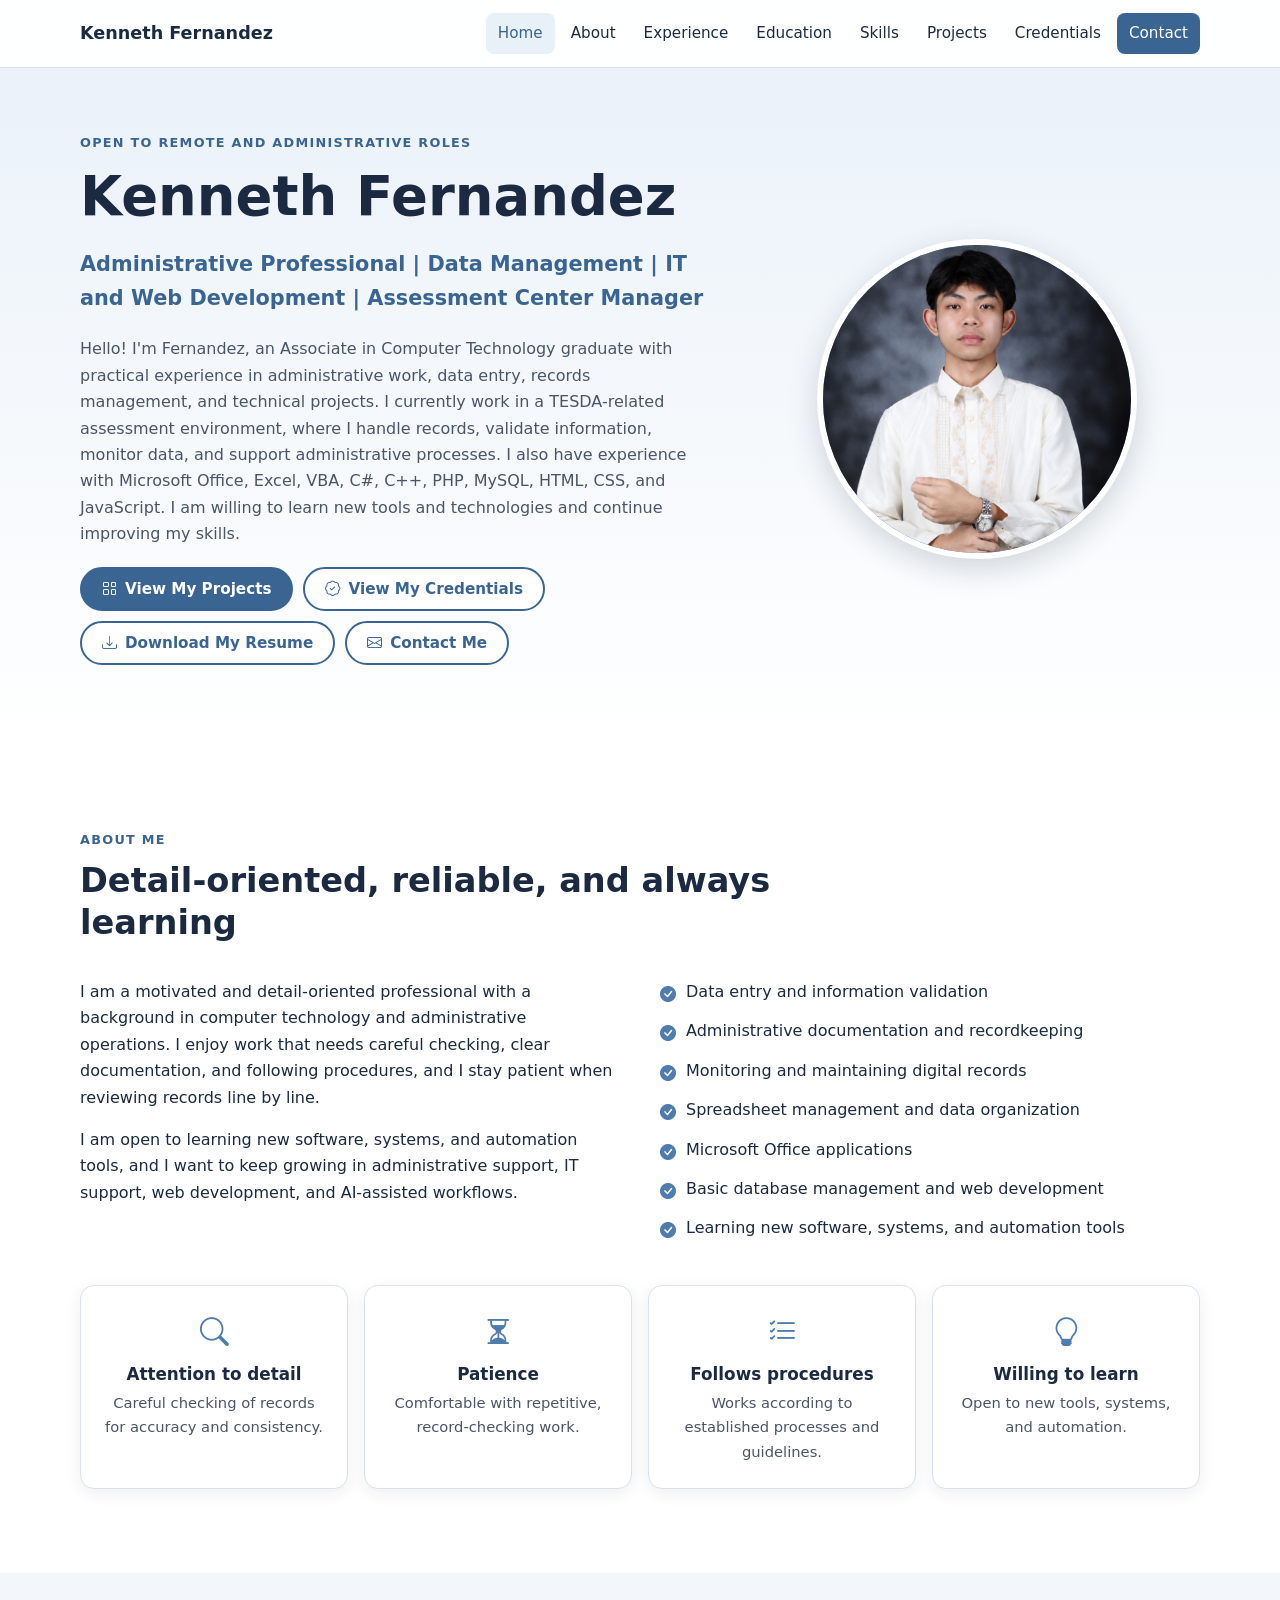
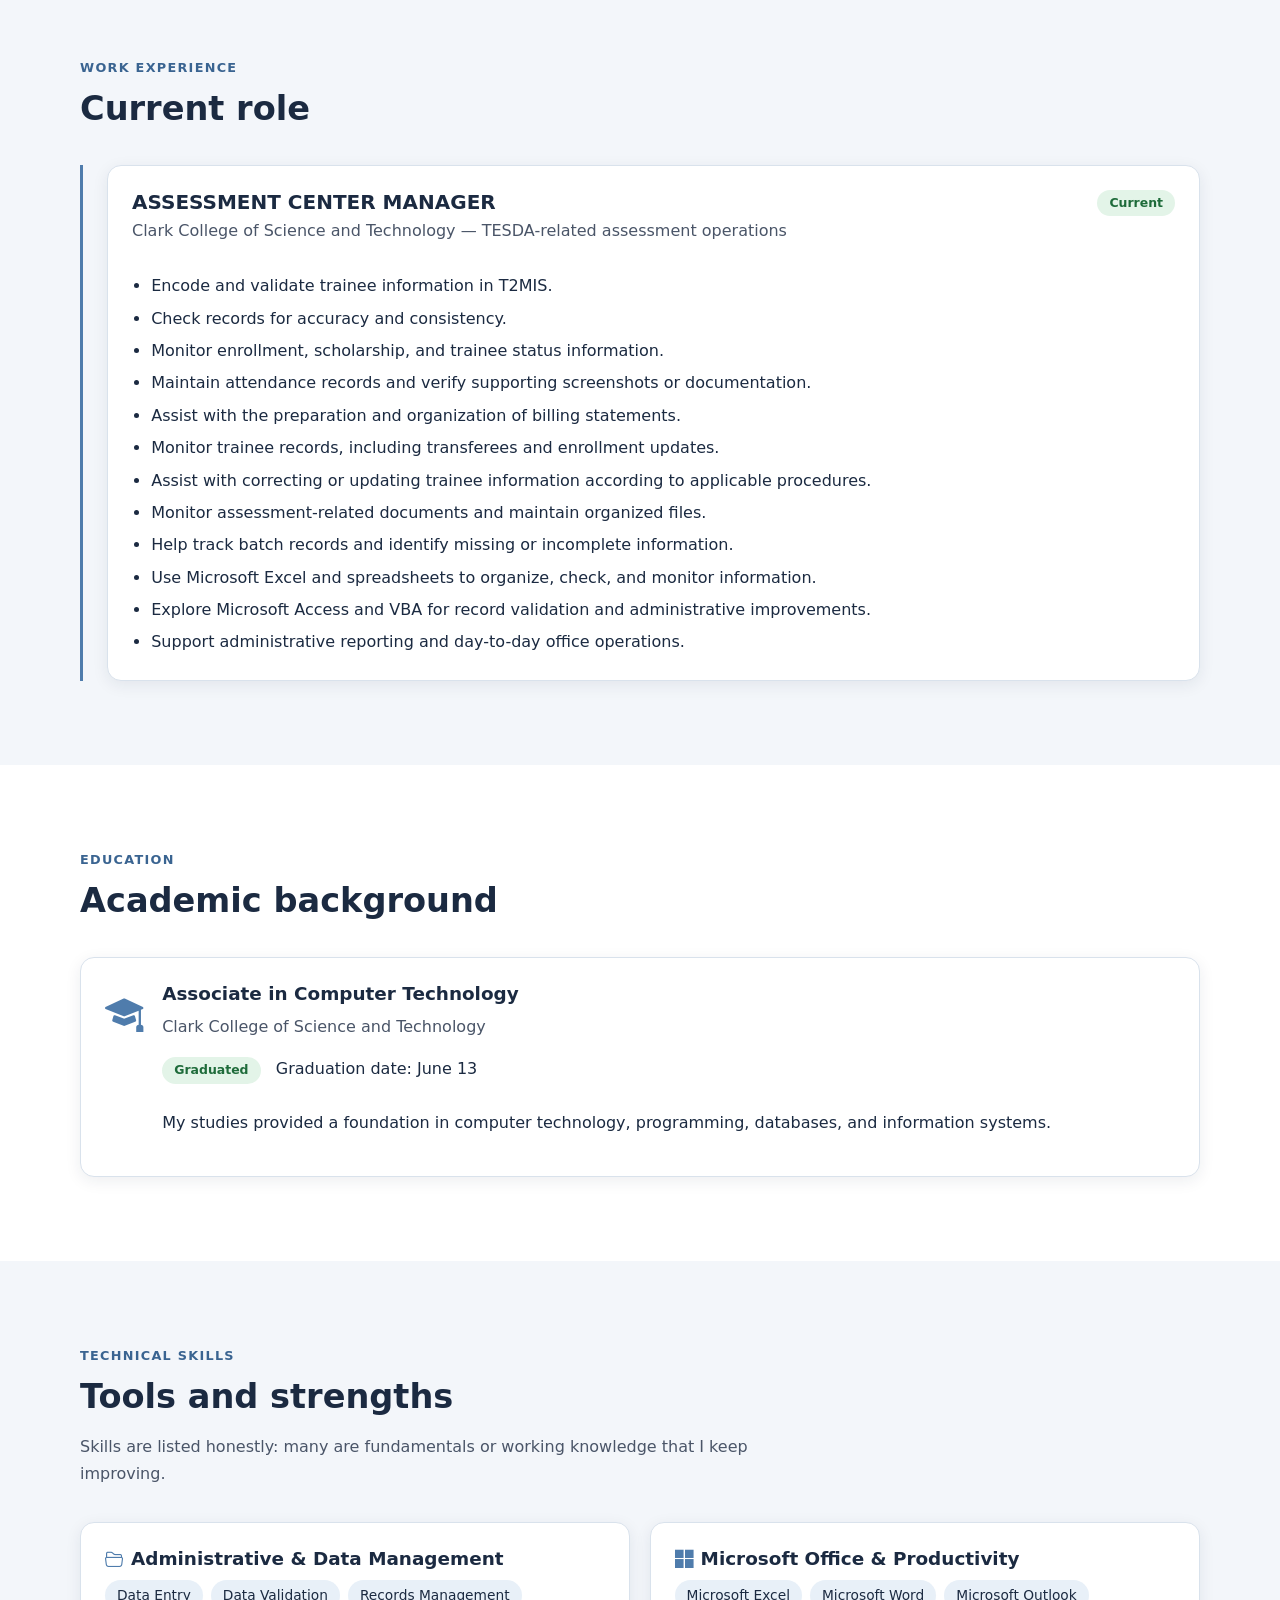
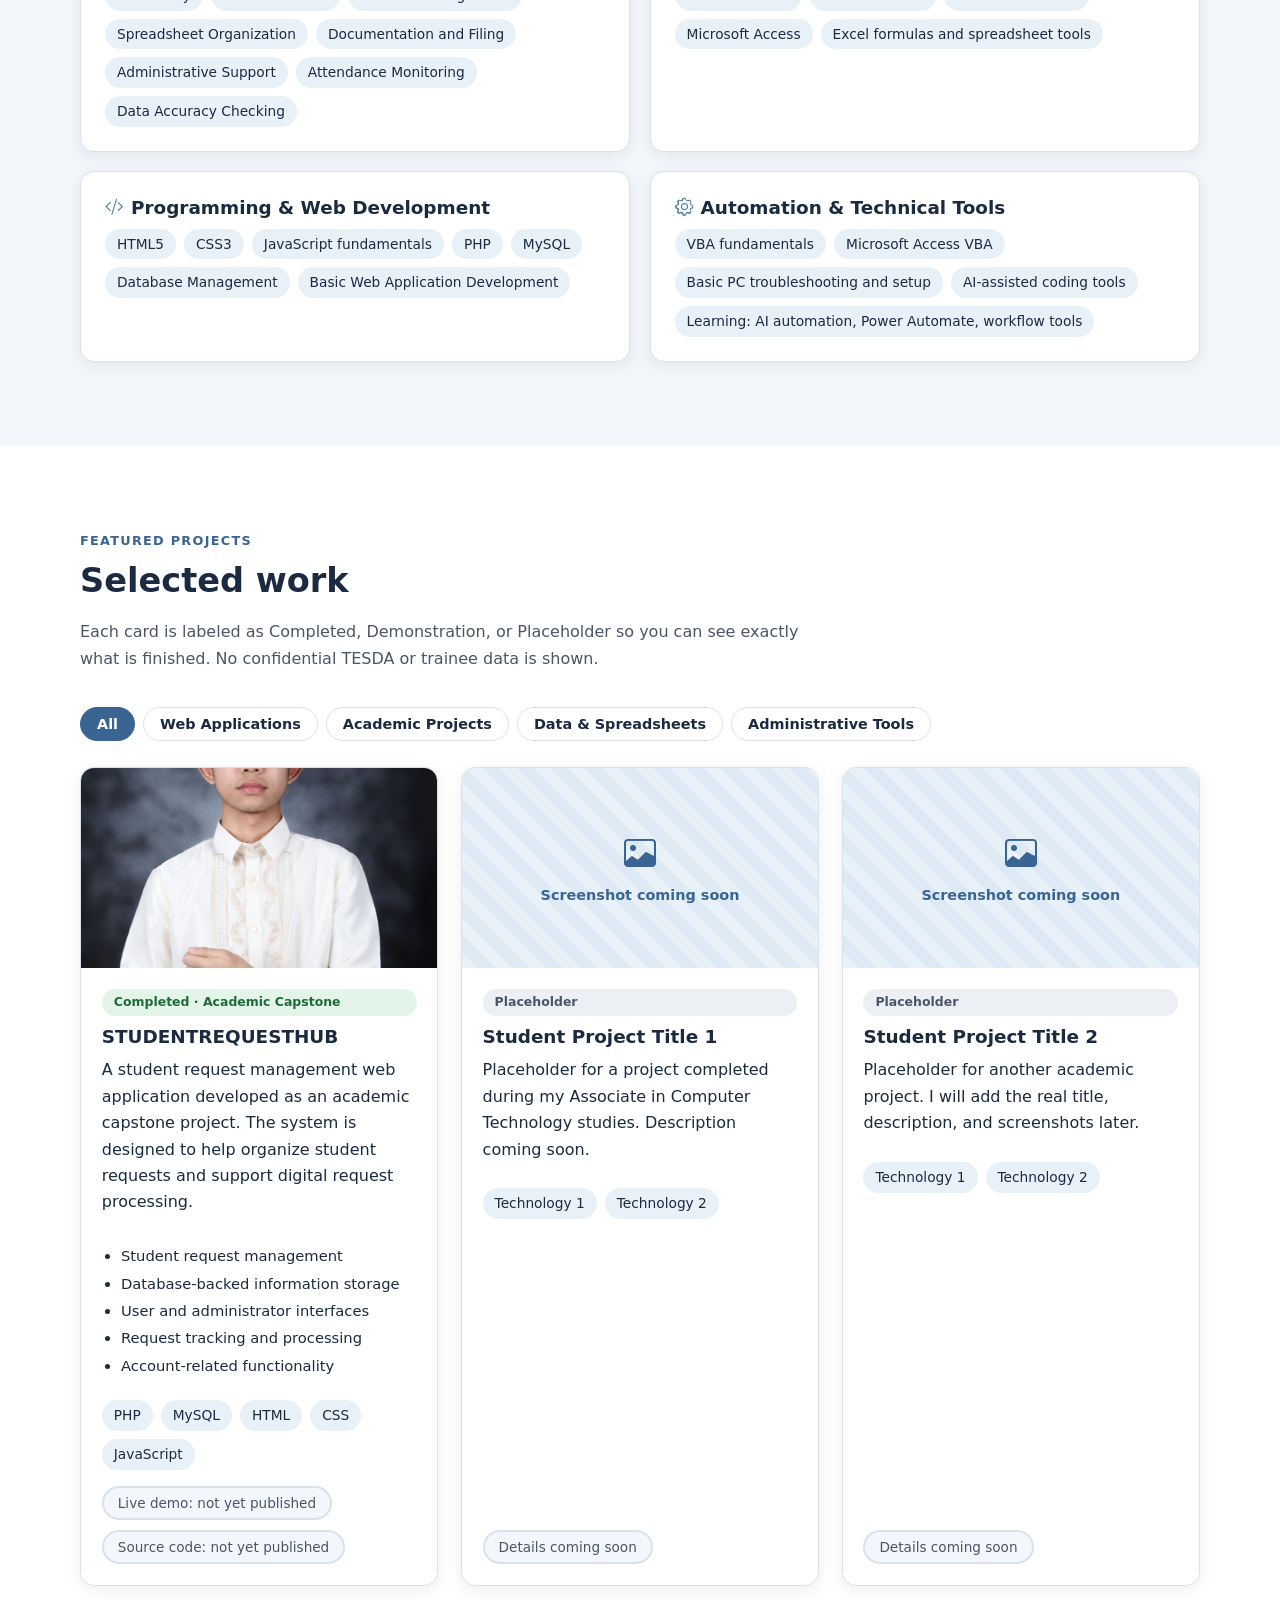
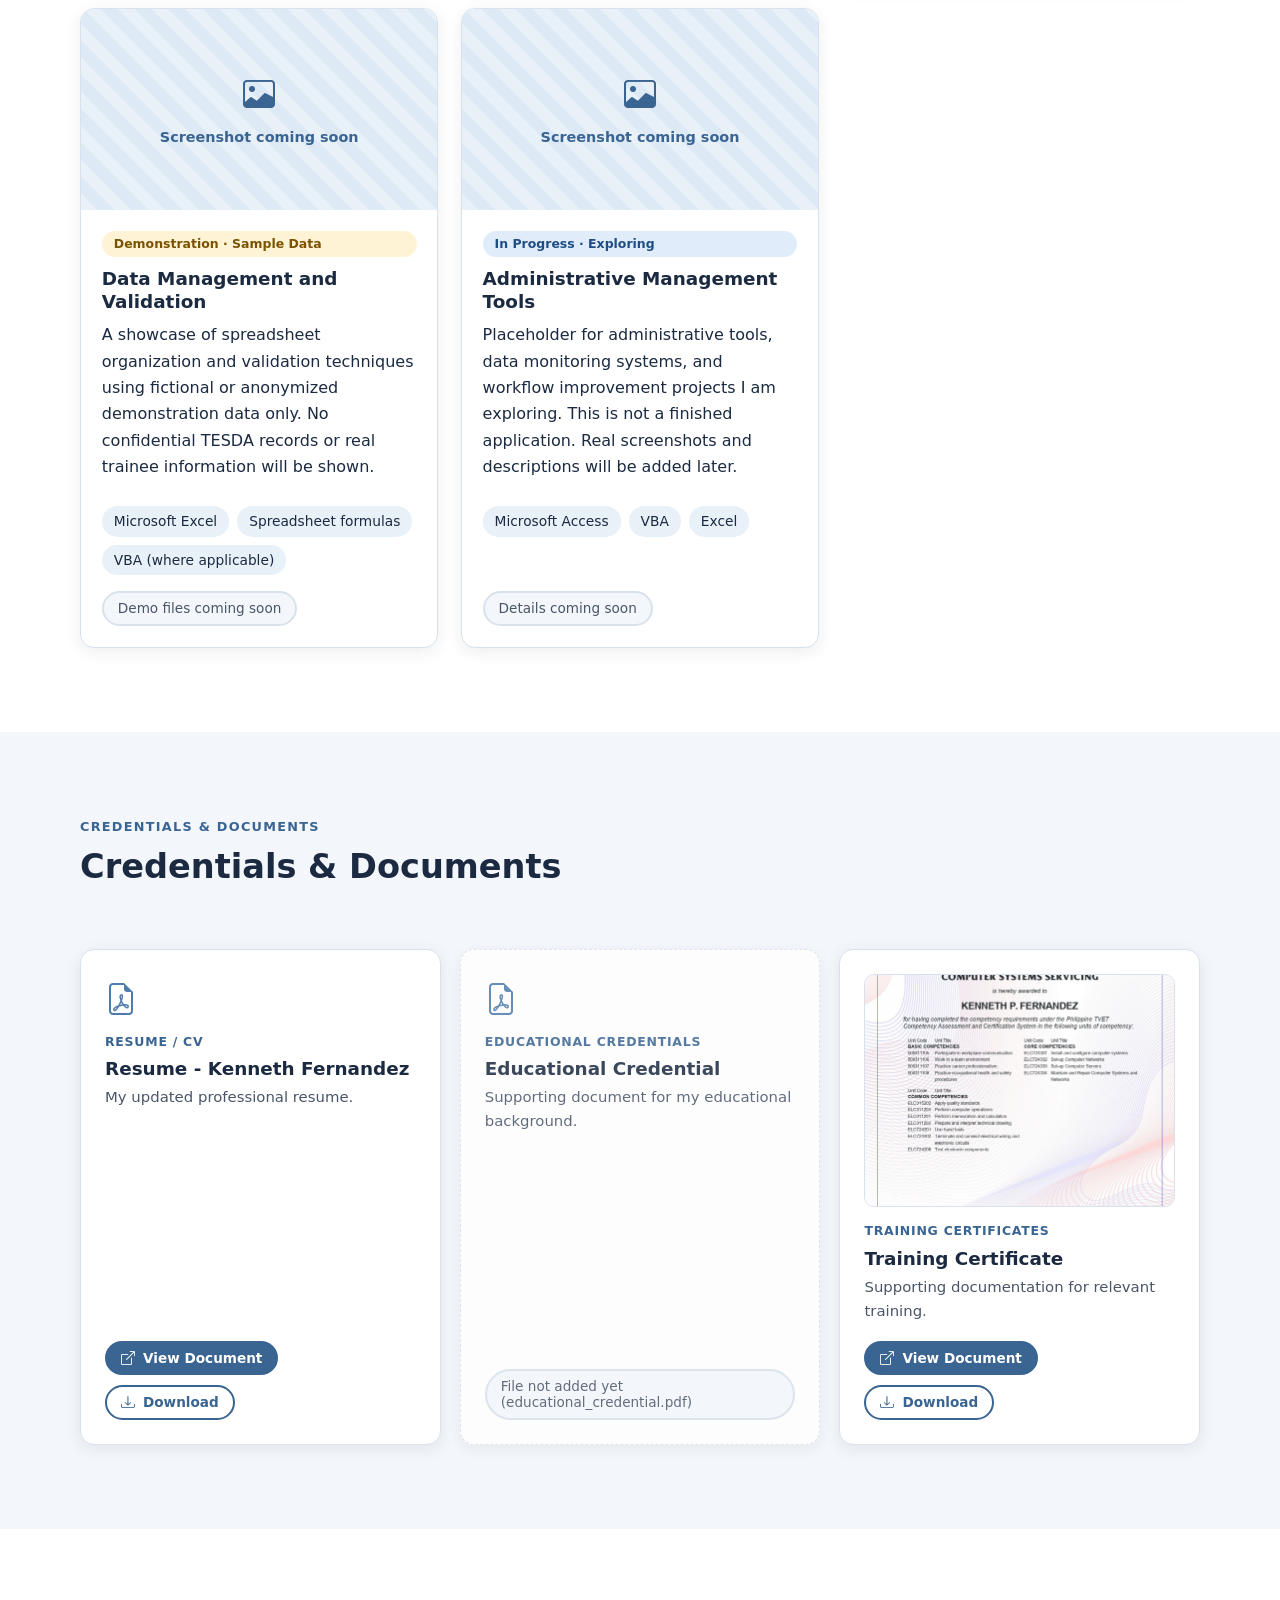
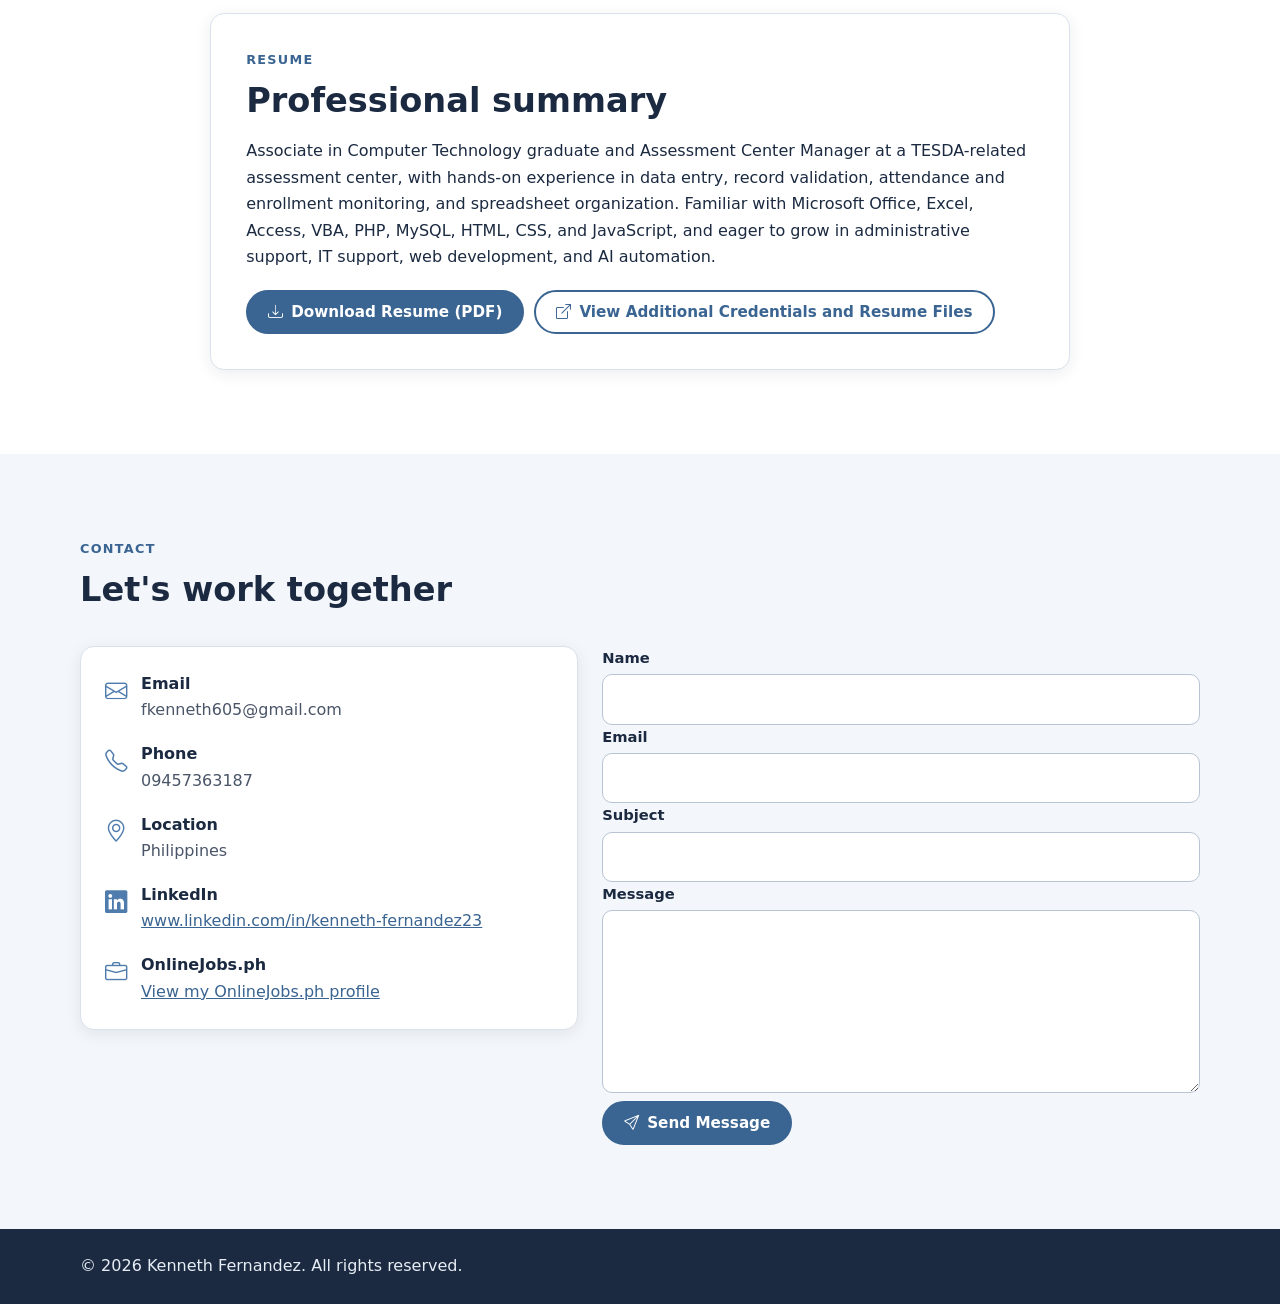
==== index.html @ 47ae2500 "Update index.html" ====
<!DOCTYPE html>
<html lang="en">
<head>
  <meta charset="UTF-8">
  <meta name="viewport" content="width=device-width, initial-scale=1.0">
  <title>Kenneth Fernandez</title>
  <meta name="description" content="Portfolio of Kenneth Fernandez, an Associate in Computer Technology graduate with experience in administrative work, data entry, records management, and web development in the Philippines.">
  <meta name="author" content="Kenneth Fernandez">
  <meta name="theme-color" content="#4F7CAC">

  <!-- Favicon placeholder: replace assets/icons/favicon.svg with your own icon (or use a .png) -->
<link rel="icon" href="./assets/icons/favicon.svg" type="image/svg+xml">

  <!-- Bootstrap Icons (needs internet). -->
  <link rel="stylesheet" href="https://cdn.jsdelivr.net/npm/bootstrap-icons@1.11.3/font/bootstrap-icons.min.css">
  <link rel="stylesheet" href="css/style.css">
</head>
<body>
  <a class="skip-link" href="#main">Skip to main content</a>

  <!-- ============ NAVIGATION ============ -->
  <header class="site-header" id="top">
    <nav class="nav container" aria-label="Main navigation">
      <a href="#home" class="nav-brand"> Kenneth Fernandez</a>
      <button class="nav-toggle" id="navToggle" aria-expanded="false" aria-controls="navMenu" aria-label="Toggle navigation menu">
        <i class="bi bi-list" aria-hidden="true"></i>
      </button>
      <ul class="nav-menu" id="navMenu">
        <li><a href="#home">Home</a></li>
        <li><a href="#about">About</a></li>
        <li><a href="#experience">Experience</a></li>
        <li><a href="#education">Education</a></li>
        <li><a href="#skills">Skills</a></li>
        <li><a href="#projects">Projects</a></li>
        <li><a href="#credentials">Credentials</a></li>

        <li><a href="#contact" class="nav-cta">Contact</a></li>
      </ul>
    </nav>
  </header>

  <main id="main">

    <!-- ============ HERO ============ -->
    <section class="hero" id="home">
      <div class="container hero-grid">
        <div class="hero-text reveal">
          <p class="eyebrow">Open to remote and administrative roles</p>
          <h1>Kenneth Fernandez</h1>
          <p class="hero-title">Administrative Professional | Data Management | IT and Web Development | Assessment Center Manager</p>
          <!-- Edit your introduction here -->
          <p class="hero-intro">Hello! I'm  Fernandez, an Associate in Computer Technology graduate with practical experience in administrative work, data entry, records management, and technical projects. I currently work in a TESDA-related assessment environment, where I handle records, validate information, monitor data, and support administrative processes. I also have experience with Microsoft Office, Excel, VBA, C#, C++, PHP, MySQL, HTML, CSS, and JavaScript. I am willing to learn new tools and technologies and continue improving my skills.</p>
          <div class="btn-row">
            <a href="#projects" class="btn btn-primary"><i class="bi bi-grid" aria-hidden="true"></i> View My Projects</a>
            <a href="#credentials" class="btn btn-outline"><i class="bi bi-patch-check" aria-hidden="true"></i> View My Credentials</a>
            <a href="credentials/RESUME.pdf" class="btn btn-outline" download data-resume-link><i class="bi bi-download" aria-hidden="true"></i> Download My Resume</a>
            <a href="#contact" class="btn btn-outline"><i class="bi bi-envelope" aria-hidden="true"></i> Contact Me</a>
          </div>
        </div>
        <div class="hero-photo reveal">
          <!-- Put your photo at assets/images/profile.jpg -->
          <div class="avatar" id="avatar">
         <img src="assets/Kenneth.png"
     alt="Profile photo of Kenneth Fernandez"
     width="320"
     height="320"
     id="profileImg">
            <span class="avatar-fallback" aria-hidden="true">KF</span>
          </div>
        </div>
      </div>
    </section>

    <!-- ============ ABOUT ============ -->
    <section class="section" id="about">
      <div class="container">
        <header class="section-head reveal">
          <p class="eyebrow">About Me</p>
          <h2>Detail-oriented, reliable, and always learning</h2>
        </header>
        <div class="about-grid">
          <div class="reveal">
            <p>I am a motivated and detail-oriented professional with a background in computer technology and administrative operations. I enjoy work that needs careful checking, clear documentation, and following procedures, and I stay patient when reviewing records line by line.</p>
            <p>I am open to learning new software, systems, and automation tools, and I want to keep growing in administrative support, IT support, web development, and AI-assisted workflows.</p>
          </div>
          <ul class="check-list reveal">
            <li><i class="bi bi-check-circle-fill" aria-hidden="true"></i> Data entry and information validation</li>
            <li><i class="bi bi-check-circle-fill" aria-hidden="true"></i> Administrative documentation and recordkeeping</li>
            <li><i class="bi bi-check-circle-fill" aria-hidden="true"></i> Monitoring and maintaining digital records</li>
            <li><i class="bi bi-check-circle-fill" aria-hidden="true"></i> Spreadsheet management and data organization</li>
            <li><i class="bi bi-check-circle-fill" aria-hidden="true"></i> Microsoft Office applications</li>
            <li><i class="bi bi-check-circle-fill" aria-hidden="true"></i> Basic database management and web development</li>
            <li><i class="bi bi-check-circle-fill" aria-hidden="true"></i> Learning new software, systems, and automation tools</li>
          </ul>
        </div>
        <div class="value-row">
          <div class="card value reveal"><i class="bi bi-search" aria-hidden="true"></i><h3>Attention to detail</h3><p>Careful checking of records for accuracy and consistency.</p></div>
          <div class="card value reveal"><i class="bi bi-hourglass-split" aria-hidden="true"></i><h3>Patience</h3><p>Comfortable with repetitive, record-checking work.</p></div>
          <div class="card value reveal"><i class="bi bi-list-check" aria-hidden="true"></i><h3>Follows procedures</h3><p>Works according to established processes and guidelines.</p></div>
          <div class="card value reveal"><i class="bi bi-lightbulb" aria-hidden="true"></i><h3>Willing to learn</h3><p>Open to new tools, systems, and automation.</p></div>
        </div>
      </div>
    </section>

    <!-- ============ EXPERIENCE ============ -->
    <section class="section section-alt" id="experience">
      <div class="container">
        <header class="section-head reveal">
          <p class="eyebrow">Work Experience</p>
          <h2>Current role</h2>
        </header>
        <div class="timeline">
          <article class="card timeline-item reveal">
            <div class="timeline-top">
              <div>
                <h3>ASSESSMENT CENTER MANAGER</h3>
                <p class="muted">Clark College of Science and Technology — TESDA-related assessment operations</p>
              </div>
              <span class="badge badge-current">Current</span>
            </div>
            <!-- Edit/add responsibilities as <li> items -->
            <ul class="bullets">
              <li>Encode and validate trainee information in T2MIS.</li>
              <li>Check records for accuracy and consistency.</li>
              <li>Monitor enrollment, scholarship, and trainee status information.</li>
              <li>Maintain attendance records and verify supporting screenshots or documentation.</li>
              <li>Assist with the preparation and organization of billing statements.</li>
              <li>Monitor trainee records, including transferees and enrollment updates.</li>
              <li>Assist with correcting or updating trainee information according to applicable procedures.</li>
              <li>Monitor assessment-related documents and maintain organized files.</li>
              <li>Help track batch records and identify missing or incomplete information.</li>
              <li>Use Microsoft Excel and spreadsheets to organize, check, and monitor information.</li>
              <li>Explore Microsoft Access and VBA for record validation and administrative improvements.</li>
              <li>Support administrative reporting and day-to-day office operations.</li>
            </ul>
          </article>
        </div>
      </div>
    </section>

    <!-- ============ EDUCATION ============ -->
    <section class="section" id="education">
      <div class="container">
        <header class="section-head reveal">
          <p class="eyebrow">Education</p>
          <h2>Academic background</h2>
        </header>
        <article class="card edu-card reveal">
          <i class="bi bi-mortarboard-fill edu-icon" aria-hidden="true"></i>
          <div>
            <!-- Edit education details here. Add the graduation year if you want it shown. -->
            <h3>Associate in Computer Technology</h3>
            <p class="muted">Clark College of Science and Technology</p>
            <p><span class="badge badge-done">Graduated</span> &nbsp; Graduation date: June 13</p>
            <p>My studies provided a foundation in computer technology, programming, databases, and information systems.</p>
          </div>
        </article>
      </div>
    </section>

    <!-- ============ SKILLS ============ -->
    <section class="section section-alt" id="skills">
      <div class="container">
        <header class="section-head reveal">
          <p class="eyebrow">Technical Skills</p>
          <h2>Tools and strengths</h2>
          <p class="muted">Skills are listed honestly: many are fundamentals or working knowledge that I keep improving.</p>
        </header>
        <div class="skills-grid">
          <article class="card reveal">
            <h3><i class="bi bi-folder2-open" aria-hidden="true"></i> Administrative &amp; Data Management</h3>
            <ul class="tags">
              <li>Data Entry</li><li>Data Validation</li><li>Records Management</li><li>Spreadsheet Organization</li>
              <li>Documentation and Filing</li><li>Administrative Support</li><li>Attendance Monitoring</li><li>Data Accuracy Checking</li>
            </ul>
          </article>
          <article class="card reveal">
            <h3><i class="bi bi-microsoft" aria-hidden="true"></i> Microsoft Office &amp; Productivity</h3>
            <ul class="tags">
              <li>Microsoft Excel</li><li>Microsoft Word</li><li>Microsoft Outlook</li><li>Microsoft Access</li><li>Excel formulas and spreadsheet tools</li>
            </ul>
          </article>
          <article class="card reveal">
            <h3><i class="bi bi-code-slash" aria-hidden="true"></i> Programming &amp; Web Development</h3>
            <ul class="tags">
              <li>HTML5</li><li>CSS3</li><li>JavaScript fundamentals</li><li>PHP</li><li>MySQL</li>
              <li>Database Management</li><li>Basic Web Application Development</li>
            </ul>
          </article>
          <article class="card reveal">
            <h3><i class="bi bi-gear" aria-hidden="true"></i> Automation &amp; Technical Tools</h3>
            <ul class="tags">
              <li>VBA fundamentals</li><li>Microsoft Access VBA</li><li>Basic PC troubleshooting and setup</li>
              <li>AI-assisted coding tools</li><li>Learning: AI automation, Power Automate, workflow tools</li>
            </ul>
          </article>
        </div>
      </div>
    </section>

    <!-- ============ PROJECTS ============ -->
    <section class="section" id="projects">
      <div class="container">
        <header class="section-head reveal">
          <p class="eyebrow">Featured Projects</p>
          <h2>Selected work</h2>
          <p class="muted">Each card is labeled as Completed, Demonstration, or Placeholder so you can see exactly what is finished. No confidential TESDA or trainee data is shown.</p>
        </header>

        <div class="filters reveal" role="group" aria-label="Filter projects">
          <button class="filter-btn is-active" data-filter="all" aria-pressed="true">All</button>
          <button class="filter-btn" data-filter="web" aria-pressed="false">Web Applications</button>
          <button class="filter-btn" data-filter="academic" aria-pressed="false">Academic Projects</button>
          <button class="filter-btn" data-filter="data" aria-pressed="false">Data &amp; Spreadsheets</button>
          <button class="filter-btn" data-filter="admin" aria-pressed="false">Administrative Tools</button>
        </div>

        <!-- To add a project: copy one <article class="project"> block and edit it.
             data-category = web | academic | data | admin (space-separated for multiple)
             Status badge classes: badge-done (Completed), badge-demo (Demonstration), badge-wip (In Progress), badge-placeholder (Placeholder) -->
        <div class="project-grid" id="projectGrid">

          <article class="card project reveal" data-category="web academic">
            <div class="project-img"><img src="assets/Kenneth.png" alt="Screenshot of the STUDENTREQUESTHUB web application" loading="lazy"></div>
            <div class="project-body">
              <span class="badge badge-done">Completed &middot; Academic Capstone</span>
              <h3>STUDENTREQUESTHUB</h3>
              <p>A student request management web application developed as an academic capstone project. The system is designed to help organize student requests and support digital request processing.</p>
              <!-- Keep only the features that the real project supports -->
              <ul class="bullets small">
                <li>Student request management</li>
                <li>Database-backed information storage</li>
                <li>User and administrator interfaces</li>
                <li>Request tracking and processing</li>
                <li>Account-related functionality</li>
              </ul>
              <ul class="tags"><li>PHP</li><li>MySQL</li><li>HTML</li><li>CSS</li><li>JavaScript</li></ul>
              <div class="btn-row">
                <!-- Add real links here when available, e.g. <a class="btn btn-sm btn-primary" href="https://..." target="_blank" rel="noopener noreferrer">View Project</a> -->
                <span class="btn btn-sm btn-disabled" aria-disabled="true">Live demo: not yet published</span>
                <span class="btn btn-sm btn-disabled" aria-disabled="true">Source code: not yet published</span>
              </div>
            </div>
          </article>

          <article class="card project reveal" data-category="academic">
            <div class="project-img"><img src="assets/images/student-project-1.png" alt="Screenshot placeholder for student project 1" loading="lazy"></div>
            <div class="project-body">
              <span class="badge badge-placeholder">Placeholder</span>
              <h3>Student Project Title 1</h3>
              <p>Placeholder for a project completed during my Associate in Computer Technology studies. Description coming soon.</p>
              <ul class="tags"><li>Technology 1</li><li>Technology 2</li></ul>
              <div class="btn-row"><span class="btn btn-sm btn-disabled" aria-disabled="true">Details coming soon</span></div>
            </div>
          </article>

          <article class="card project reveal" data-category="academic">
            <div class="project-img"><img src="assets/images/student-project-2.png" alt="Screenshot placeholder for student project 2" loading="lazy"></div>
            <div class="project-body">
              <span class="badge badge-placeholder">Placeholder</span>
              <h3>Student Project Title 2</h3>
              <p>Placeholder for another academic project. I will add the real title, description, and screenshots later.</p>
              <ul class="tags"><li>Technology 1</li><li>Technology 2</li></ul>
              <div class="btn-row"><span class="btn btn-sm btn-disabled" aria-disabled="true">Details coming soon</span></div>
            </div>
          </article>

          <article class="card project reveal" data-category="data">
            <div class="project-img"><img src="assets/images/data-validation-demo.png" alt="Screenshot placeholder for the data management and validation demonstration" loading="lazy"></div>
            <div class="project-body">
              <span class="badge badge-demo">Demonstration &middot; Sample Data</span>
              <h3>Data Management and Validation</h3>
              <p>A showcase of spreadsheet organization and validation techniques using fictional or anonymized demonstration data only. No confidential TESDA records or real trainee information will be shown.</p>
              <ul class="tags"><li>Microsoft Excel</li><li>Spreadsheet formulas</li><li>VBA (where applicable)</li></ul>
              <div class="btn-row"><span class="btn btn-sm btn-disabled" aria-disabled="true">Demo files coming soon</span></div>
            </div>
          </article>

          <article class="card project reveal" data-category="admin data">
            <div class="project-img"><img src="assets/images/admin-tools.png" alt="Screenshot placeholder for administrative management tools" loading="lazy"></div>
            <div class="project-body">
              <span class="badge badge-wip">In Progress &middot; Exploring</span>
              <h3>Administrative Management Tools</h3>
              <p>Placeholder for administrative tools, data monitoring systems, and workflow improvement projects I am exploring. This is not a finished application. Real screenshots and descriptions will be added later.</p>
              <ul class="tags"><li>Microsoft Access</li><li>VBA</li><li>Excel</li></ul>
              <div class="btn-row"><span class="btn btn-sm btn-disabled" aria-disabled="true">Details coming soon</span></div>
            </div>
          </article>

        </div>
        <p class="empty-msg" id="projectEmpty" hidden>No projects in this category yet.</p>
      </div>
    </section>

    <!-- ============ CREDENTIALS ============ -->
    <section class="section section-alt" id="credentials">
      <div class="container">
        <header class="section-head reveal">
          <p class="eyebrow">Credentials &amp; Documents</p>
          <h2>Credentials &amp; Documents</h2>
         
        </header>
        <div class="filters" id="credFilters" role="group" aria-label="Filter documents by category"></div>
        <div class="cred-grid" id="credGrid" aria-live="polite"></div>
        <p class="empty-msg" id="credEmpty" hidden>No documents in this category yet.</p>
      </div>
    </section>

    <!-- ============ RESUME ============ -->
    <section class="section" id="resume">
      <div class="container">
        <div class="card resume-card reveal">
          <div>
            <p class="eyebrow">Resume</p>
            <h2>Professional summary</h2>
            <p>Associate in Computer Technology graduate and Assessment Center Manager at a TESDA-related assessment center, with hands-on experience in data entry, record validation, attendance and enrollment monitoring, and spreadsheet organization. Familiar with Microsoft Office, Excel, Access, VBA, PHP, MySQL, HTML, CSS, and JavaScript, and eager to grow in administrative support, IT support, web development, and AI automation.</p>
            <div class="btn-row">
              <a href="credentials/RESUME.pdf" class="btn btn-primary" download data-resume-link><i class="bi bi-download" aria-hidden="true"></i> Download Resume (PDF)</a>
              <a href="https://drive.google.com/drive/u/0/folders/1vaPvg_CQtG3AVZ1uMIx9hk2ad6WndrCz" class="btn btn-outline" target="_blank" rel="noopener noreferrer"><i class="bi bi-box-arrow-up-right" aria-hidden="true"></i> View Additional Credentials and Resume Files</a>
            </div>
            <p class="notice" id="resumeNotice" hidden></p>
          </div>
        </div>
      </div>
    </section>

    <!-- ============ CONTACT ============ -->
    <section class="section section-alt" id="contact">
      <div class="container">
        <header class="section-head reveal">
          <p class="eyebrow">Contact</p>
          <h2>Let's work together</h2>
        </header>
        <div class="contact-grid">
          <ul class="contact-list card reveal">
            <!-- Replace the placeholders below with your real details -->
            <li><i class="bi bi-envelope" aria-hidden="true"></i><div><strong>Email</strong><span>fkenneth605@gmail.com</span></div></li>
            <li><i class="bi bi-telephone" aria-hidden="true"></i><div><strong>Phone</strong><span>09457363187</span></div></li>
            <li><i class="bi bi-geo-alt" aria-hidden="true"></i><div><strong>Location</strong><span>Philippines</span></div></li>
        <li>
    <i class="bi bi-linkedin" aria-hidden="true"></i>
    <div>
        <strong>LinkedIn</strong>
        <a href="https://www.linkedin.com/in/kenneth-fernandez23/"
           target="_blank"
           rel="noopener noreferrer">
            www.linkedin.com/in/kenneth-fernandez23
        </a>
    </div>
</li>
            <li><i class="bi bi-briefcase" aria-hidden="true"></i><div><strong>OnlineJobs.ph</strong><a href="https://www.onlinejobs.ph/jobseekers/info/3888317" target="_blank" rel="noopener noreferrer">View my OnlineJobs.ph profile</a></div></li>
          </ul>

       
<form action="https://formspree.io/f/xjyypbqe" method="POST">

    <div class="form-group">
        <label for="name">Name</label>
        <input
            type="text"
            id="name"
            name="name"
            required
        >
    </div>

    <div class="form-group">
        <label for="email">Email</label>
        <input
            type="email"
            id="email"
            name="email"
            required
        >
    </div>

    <div class="form-group">
        <label for="subject">Subject</label>
        <input
            type="text"
            id="subject"
            name="subject"
            required
        >
    </div>

    <div class="form-group">
        <label for="message">Message</label>
        <textarea
            id="message"
            name="message"
            rows="6"
            required
        ></textarea>
    </div>

    <button type="submit" class="btn btn-primary">
        <i class="bi bi-send" aria-hidden="true"></i>
        Send Message
    </button>

</form>

        </div>
      </div>
    </section>
  </main>

  <footer class="site-footer">
    <div class="container footer-inner">
      <p>&copy; <span id="year"></span> Kenneth Fernandez. All rights reserved.</p>
   
    </div>
  </footer>

  <button class="to-top" id="toTop" aria-label="Back to top" hidden><i class="bi bi-arrow-up" aria-hidden="true"></i></button>

  <script src="js/script.js"></script>
</body>
</html>
---- css/style.css ----
/* ==========================================================
   Kenneth Fernandez Portfolio - style.css
   Edit the colors in :root to re-theme the whole site.
   ========================================================== */

:root {
  --primary: #4F7CAC;        /* glaze blue (accents, borders) */
  --primary-dark: #3A6491;   /* darker blue for buttons/links (better contrast) */
  --primary-soft: #E8F0F8;   /* light blue tint */
  --navy: #1B2A41;           /* main text */
  --muted-text: #4A5568;
  --bg: #FFFFFF;
  --bg-alt: #F3F6FA;
  --border: #D9E2EC;
  --radius: 14px;
  --shadow: 0 4px 16px rgba(27, 42, 65, 0.08);
  --shadow-hover: 0 10px 26px rgba(27, 42, 65, 0.14);
  --header-h: 68px;
  --font: "Segoe UI", system-ui, -apple-system, "Helvetica Neue", Arial, sans-serif;
}

*, *::before, *::after { box-sizing: border-box; }

html { scroll-behavior: smooth; scroll-padding-top: var(--header-h); }

body {
  margin: 0;
  font-family: var(--font);
  color: var(--navy);
  background: var(--bg);
  line-height: 1.65;
  -webkit-font-smoothing: antialiased;
}

img { max-width: 100%; display: block; }
a { color: var(--primary-dark); }
h1, h2, h3 { line-height: 1.25; margin: 0 0 .5em; }
h2 { font-size: clamp(1.6rem, 3vw, 2.1rem); }
h3 { font-size: 1.15rem; }
p { margin: 0 0 1em; }
code { background: var(--primary-soft); padding: 1px 6px; border-radius: 6px; font-size: .9em; }

:focus-visible { outline: 3px solid var(--primary); outline-offset: 3px; }

.container { width: min(1120px, 100% - 2rem); margin-inline: auto; }

.skip-link {
  position: absolute; left: -999px; top: 8px; background: var(--navy); color: #fff;
  padding: 8px 14px; border-radius: 8px; z-index: 200;
}
.skip-link:focus { left: 8px; }

.muted { color: var(--muted-text); }

/* ---------- Header / Navigation ---------- */
.site-header {
  position: fixed; inset: 0 0 auto 0; height: var(--header-h); z-index: 100;
  background: rgba(255, 255, 255, .94); backdrop-filter: blur(8px);
  border-bottom: 1px solid var(--border);
}
.nav { height: 100%; display: flex; align-items: center; justify-content: space-between; }
.nav-brand { font-weight: 700; font-size: 1.1rem; color: var(--navy); text-decoration: none; }
.nav-menu { display: flex; gap: 4px; list-style: none; margin: 0; padding: 0; align-items: center; }
.nav-menu a {
  display: block; padding: 8px 12px; border-radius: 8px; text-decoration: none;
  color: var(--navy); font-size: .95rem; font-weight: 500; transition: background .2s, color .2s;
}
.nav-menu a:hover { background: var(--primary-soft); }
.nav-menu a.active { color: var(--primary-dark); background: var(--primary-soft); }
.nav-menu .nav-cta { background: var(--primary-dark); color: #fff; }
.nav-menu .nav-cta:hover, .nav-menu .nav-cta.active { background: var(--navy); color: #fff; }
.nav-toggle {
  display: none; background: none; border: 1px solid var(--border); border-radius: 10px;
  font-size: 1.6rem; width: 44px; height: 44px; cursor: pointer; color: var(--navy);
  align-items: center; justify-content: center;
}

/* ---------- Layout helpers ---------- */
.section { padding: 84px 0; }
.section-alt { background: var(--bg-alt); }
.section-head { max-width: 720px; margin-bottom: 2.2rem; }
.eyebrow {
  text-transform: uppercase; letter-spacing: .1em; font-size: .8rem; font-weight: 700;
  color: var(--primary-dark); margin-bottom: .6rem;
}

.card {
  background: #fff; border: 1px solid var(--border); border-radius: var(--radius);
  box-shadow: var(--shadow); padding: 1.5rem; transition: transform .25s, box-shadow .25s;
}
.card:hover { box-shadow: var(--shadow-hover); }

/* ---------- Buttons ---------- */
.btn-row { display: flex; flex-wrap: wrap; gap: 10px; margin-top: 1.2rem; }
.btn {
  display: inline-flex; align-items: center; gap: 8px; padding: 11px 20px; border-radius: 999px;
  font-weight: 600; font-size: .95rem; text-decoration: none; cursor: pointer;
  border: 2px solid var(--primary-dark); transition: background .2s, color .2s, transform .2s;
  font-family: inherit; line-height: 1.2;
}
.btn-primary { background: var(--primary-dark); color: #fff; }
.btn-primary:hover { background: var(--navy); border-color: var(--navy); }
.btn-outline { background: #fff; color: var(--primary-dark); }
.btn-outline:hover { background: var(--primary-soft); }
.btn-sm { padding: 7px 14px; font-size: .85rem; }
.btn-disabled {
  background: var(--bg-alt); color: var(--muted-text); border-color: var(--border);
  cursor: not-allowed; font-weight: 500;
}
.btn:hover:not(.btn-disabled) { transform: translateY(-1px); }

/* ---------- Hero ---------- */
.hero {
  padding: calc(var(--header-h) + 64px) 0 80px;
  background: linear-gradient(180deg, var(--primary-soft) 0%, #fff 100%);
}
.hero-grid { display: grid; grid-template-columns: 1.4fr 1fr; gap: 3rem; align-items: center; }
.hero h1 { font-size: clamp(2.2rem, 5vw, 3.4rem); margin-bottom: .3em; }
.hero-title { font-size: clamp(1.05rem, 2vw, 1.3rem); font-weight: 600; color: var(--primary-dark); }
.hero-intro { max-width: 62ch; color: var(--muted-text); }
.hero-photo { display: flex; justify-content: center; }
.avatar {
  position: relative; width: clamp(200px, 28vw, 320px); aspect-ratio: 1; border-radius: 50%;
  border: 6px solid #fff; box-shadow: 0 10px 30px rgba(27, 42, 65, .18);
  overflow: hidden; background: var(--primary);
}
.avatar img {
    width: 100%;
    height: 100%;
    object-fit: cover;
    object-position: center 30%;
    position: relative;
    z-index: 1;
}
.avatar-fallback {
  position: absolute; inset: 0; display: grid; place-items: center; color: #fff;
  font-size: 4rem; font-weight: 700; letter-spacing: .05em;
}
.avatar.no-photo img { display: none; }

/* ---------- About ---------- */
.about-grid { display: grid; grid-template-columns: 1fr 1fr; gap: 2.5rem; align-items: start; }
.check-list { list-style: none; margin: 0; padding: 0; display: grid; gap: 10px; }
.check-list li { display: flex; gap: 10px; align-items: flex-start; }
.check-list i { color: var(--primary); margin-top: 3px; }
.value-row { display: grid; grid-template-columns: repeat(4, 1fr); gap: 1rem; margin-top: 2.5rem; }
.value { text-align: center; }
.value i { font-size: 1.8rem; color: var(--primary); }
.value h3 { margin: .4rem 0; font-size: 1.05rem; }
.value p { margin: 0; font-size: .92rem; color: var(--muted-text); }

/* ---------- Experience ---------- */
.timeline { border-left: 3px solid var(--primary); padding-left: 1.5rem; }
.timeline-top { display: flex; justify-content: space-between; gap: 1rem; flex-wrap: wrap; align-items: flex-start; }
.timeline-top h3 { margin-bottom: .2rem; font-size: 1.25rem; }
.bullets { margin: .8rem 0 0; padding-left: 1.2rem; display: grid; gap: 6px; }
.bullets.small { font-size: .92rem; gap: 3px; margin-bottom: .8rem; }

/* ---------- Education ---------- */
.edu-card { display: flex; gap: 1.2rem; align-items: flex-start; }
.edu-icon { font-size: 2.4rem; color: var(--primary); }

/* ---------- Badges ---------- */
.badge {
  display: inline-block; padding: 3px 12px; border-radius: 999px; font-size: .78rem; font-weight: 700;
  margin-bottom: .6rem;
}
.badge-current, .badge-done { background: #E3F4E8; color: #1E6B3A; }
.badge-demo { background: #FFF3D6; color: #7A5200; }
.badge-wip { background: #E0ECFA; color: #1F4E85; }
.badge-placeholder { background: #ECEFF3; color: #4A5568; }

/* ---------- Skills / Tags ---------- */
.skills-grid { display: grid; grid-template-columns: repeat(2, 1fr); gap: 1.2rem; }
.skills-grid h3 { display: flex; align-items: center; gap: 8px; }
.skills-grid h3 i { color: var(--primary); }
.tags { list-style: none; padding: 0; margin: .6rem 0 0; display: flex; flex-wrap: wrap; gap: 8px; }
.tags li {
  background: var(--primary-soft); color: var(--navy); border-radius: 999px;
  padding: 4px 12px; font-size: .86rem; font-weight: 500;
}

/* ---------- Filters ---------- */
.filters { display: flex; flex-wrap: wrap; gap: 8px; margin-bottom: 1.6rem; }
.filter-btn {
  background: #fff; border: 1px solid var(--border); color: var(--navy); border-radius: 999px;
  padding: 8px 16px; font-size: .9rem; font-weight: 600; cursor: pointer; font-family: inherit;
  transition: background .2s, color .2s;
}
.filter-btn:hover { background: var(--primary-soft); }
.filter-btn.is-active { background: var(--primary-dark); color: #fff; border-color: var(--primary-dark); }

/* ---------- Projects ---------- */
.project-grid { display: grid; grid-template-columns: repeat(auto-fill, minmax(300px, 1fr)); gap: 1.4rem; }
.project { padding: 0; overflow: hidden; display: flex; flex-direction: column; }
.project:hover { transform: translateY(-4px); }
.project[hidden] { display: none; }
.project-img { aspect-ratio: 16 / 9; background: var(--primary-soft); overflow: hidden; }
.project-img img { width: 100%; height: 100%; object-fit: cover; }
.img-placeholder {
  width: 100%; height: 100%; display: grid; place-items: center; text-align: center;
  color: var(--primary-dark); font-weight: 600; font-size: .9rem; padding: 1rem;
  background: repeating-linear-gradient(45deg, #E8F0F8, #E8F0F8 12px, #DDE9F5 12px, #DDE9F5 24px);
}
.img-placeholder i { display: block; font-size: 2rem; margin-bottom: 4px; }
.project-body { padding: 1.3rem; display: flex; flex-direction: column; flex: 1; }
.project-body .btn-row { margin-top: auto; padding-top: 1rem; }
.empty-msg { text-align: center; color: var(--muted-text); padding: 1.5rem; }

/* ---------- Credentials ---------- */
.cred-grid { display: grid; grid-template-columns: repeat(auto-fill, minmax(280px, 1fr)); gap: 1.2rem; }
.cred-card { display: flex; flex-direction: column; gap: .3rem; }
.cred-card:hover { transform: translateY(-3px); }
.cred-thumb { border-radius: 10px; overflow: hidden; margin-bottom: .6rem; border: 1px solid var(--border); aspect-ratio: 4 / 3; background: var(--bg-alt); }
.cred-thumb img { width: 100%; height: 100%; object-fit: cover; }
.cred-icon { font-size: 2rem; color: var(--primary); }
.cred-cat { font-size: .78rem; font-weight: 700; text-transform: uppercase; letter-spacing: .06em; color: var(--primary-dark); }
.cred-card h3 { margin: 0; }
.cred-card p { margin: 0; color: var(--muted-text); font-size: .93rem; }
.cred-card .btn-row { margin-top: auto; padding-top: .8rem; }
.cred-missing { opacity: .85; border-style: dashed; }

/* ---------- Resume ---------- */
.resume-card { max-width: 860px; margin-inline: auto; padding: 2.2rem; }
.notice {
  margin: 1rem 0 0; padding: 10px 14px; border-radius: 10px;
  background: #FFF3D6; color: #5E4200; font-size: .92rem;
}
.notice.ok { background: #E3F4E8; color: #1E6B3A; }
.notice[hidden] { display: none; }

/* ---------- Contact ---------- */
.contact-grid { display: grid; grid-template-columns: 1fr 1.2fr; gap: 1.5rem; align-items: start; }
.contact-list { list-style: none; margin: 0; display: grid; gap: 1.1rem; }
.contact-list li { display: flex; gap: 14px; align-items: flex-start; }
.contact-list i { font-size: 1.4rem; color: var(--primary); margin-top: 2px; }
.contact-list div { display: flex; flex-direction: column; }
.contact-list span { color: var(--muted-text); word-break: break-word; }
.field { margin-bottom: 1rem; }
label { display: block; font-weight: 600; margin-bottom: 4px; font-size: .92rem; }
input, textarea {
  width: 100%; padding: 11px 14px; border: 1px solid #B8C4D2; border-radius: 10px;
  font: inherit; color: var(--navy); background: #fff;
}
input:focus, textarea:focus { outline: 3px solid rgba(79, 124, 172, .35); border-color: var(--primary); }
input.invalid, textarea.invalid { border-color: #B3261E; }
.error { display: block; color: #B3261E; font-size: .84rem; min-height: 1.1em; margin-top: 3px; }

/* ---------- Footer / Back-to-top ---------- */
.site-footer { background: var(--navy); color: #E7EDF5; padding: 24px 0; }
.site-footer a { color: #fff; }
.footer-inner { display: flex; justify-content: space-between; flex-wrap: wrap; gap: 8px; }
.footer-inner p { margin: 0; }
.to-top {
  position: fixed; right: 20px; bottom: 20px; width: 46px; height: 46px; border-radius: 50%;
  border: none; background: var(--primary-dark); color: #fff; font-size: 1.3rem; cursor: pointer;
  box-shadow: var(--shadow-hover); z-index: 90; display: grid; place-items: center;
}
.to-top:hover { background: var(--navy); }
.to-top[hidden] { display: none; }

/* ---------- Reveal animation ---------- */
.reveal { opacity: 0; transform: translateY(18px); transition: opacity .6s ease, transform .6s ease; }
.reveal.visible { opacity: 1; transform: none; }

/* ---------- Responsive ---------- */
@media (max-width: 960px) {
  .hero-grid { grid-template-columns: 1fr; text-align: center; }
  .hero-grid .hero-photo { order: -1; }
  .hero-intro { margin-inline: auto; }
  .hero .btn-row { justify-content: center; }
  .about-grid, .contact-grid { grid-template-columns: 1fr; }
  .value-row { grid-template-columns: repeat(2, 1fr); }
  .nav-toggle { display: inline-flex; }
  .nav-menu {
    position: absolute; top: var(--header-h); left: 0; right: 0; background: #fff; flex-direction: column;
    align-items: stretch; padding: 10px 16px 16px; border-bottom: 1px solid var(--border);
    box-shadow: var(--shadow); display: none; max-height: calc(100vh - var(--header-h)); overflow-y: auto;
  }
  .nav-menu.open { display: flex; }
  .nav-menu a { padding: 12px; }
}

@media (max-width: 640px) {
  .section { padding: 60px 0; }
  .skills-grid, .value-row { grid-template-columns: 1fr; }
  .project-grid, .cred-grid { grid-template-columns: 1fr; }
  .edu-card { flex-direction: column; }
  .btn-row .btn { width: 100%; justify-content: center; }
  .hero .btn-row .btn { width: 100%; }
  .timeline { padding-left: 1rem; }
}

/* ---------- Reduced motion ---------- */
@media (prefers-reduced-motion: reduce) {
  html { scroll-behavior: auto; }
  *, *::before, *::after { transition: none !important; animation: none !important; }
  .reveal { opacity: 1; transform: none; }
}
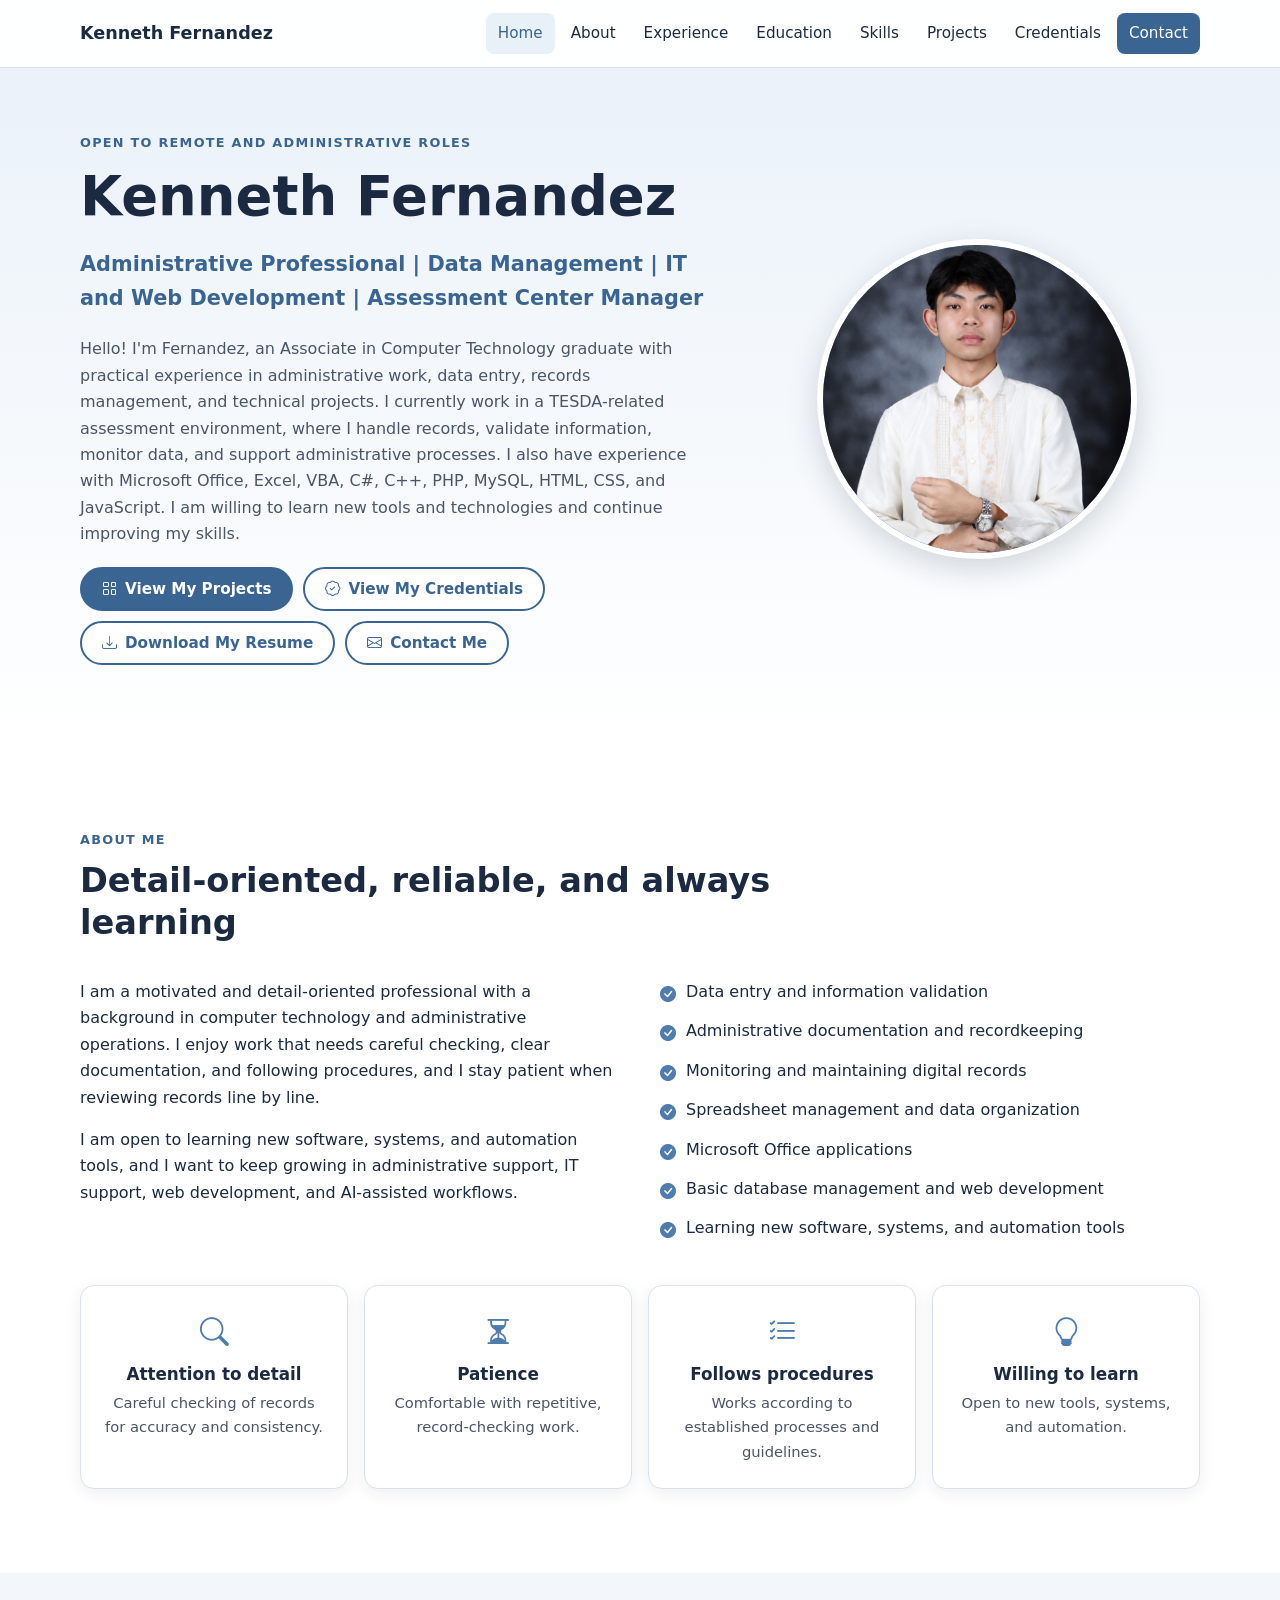
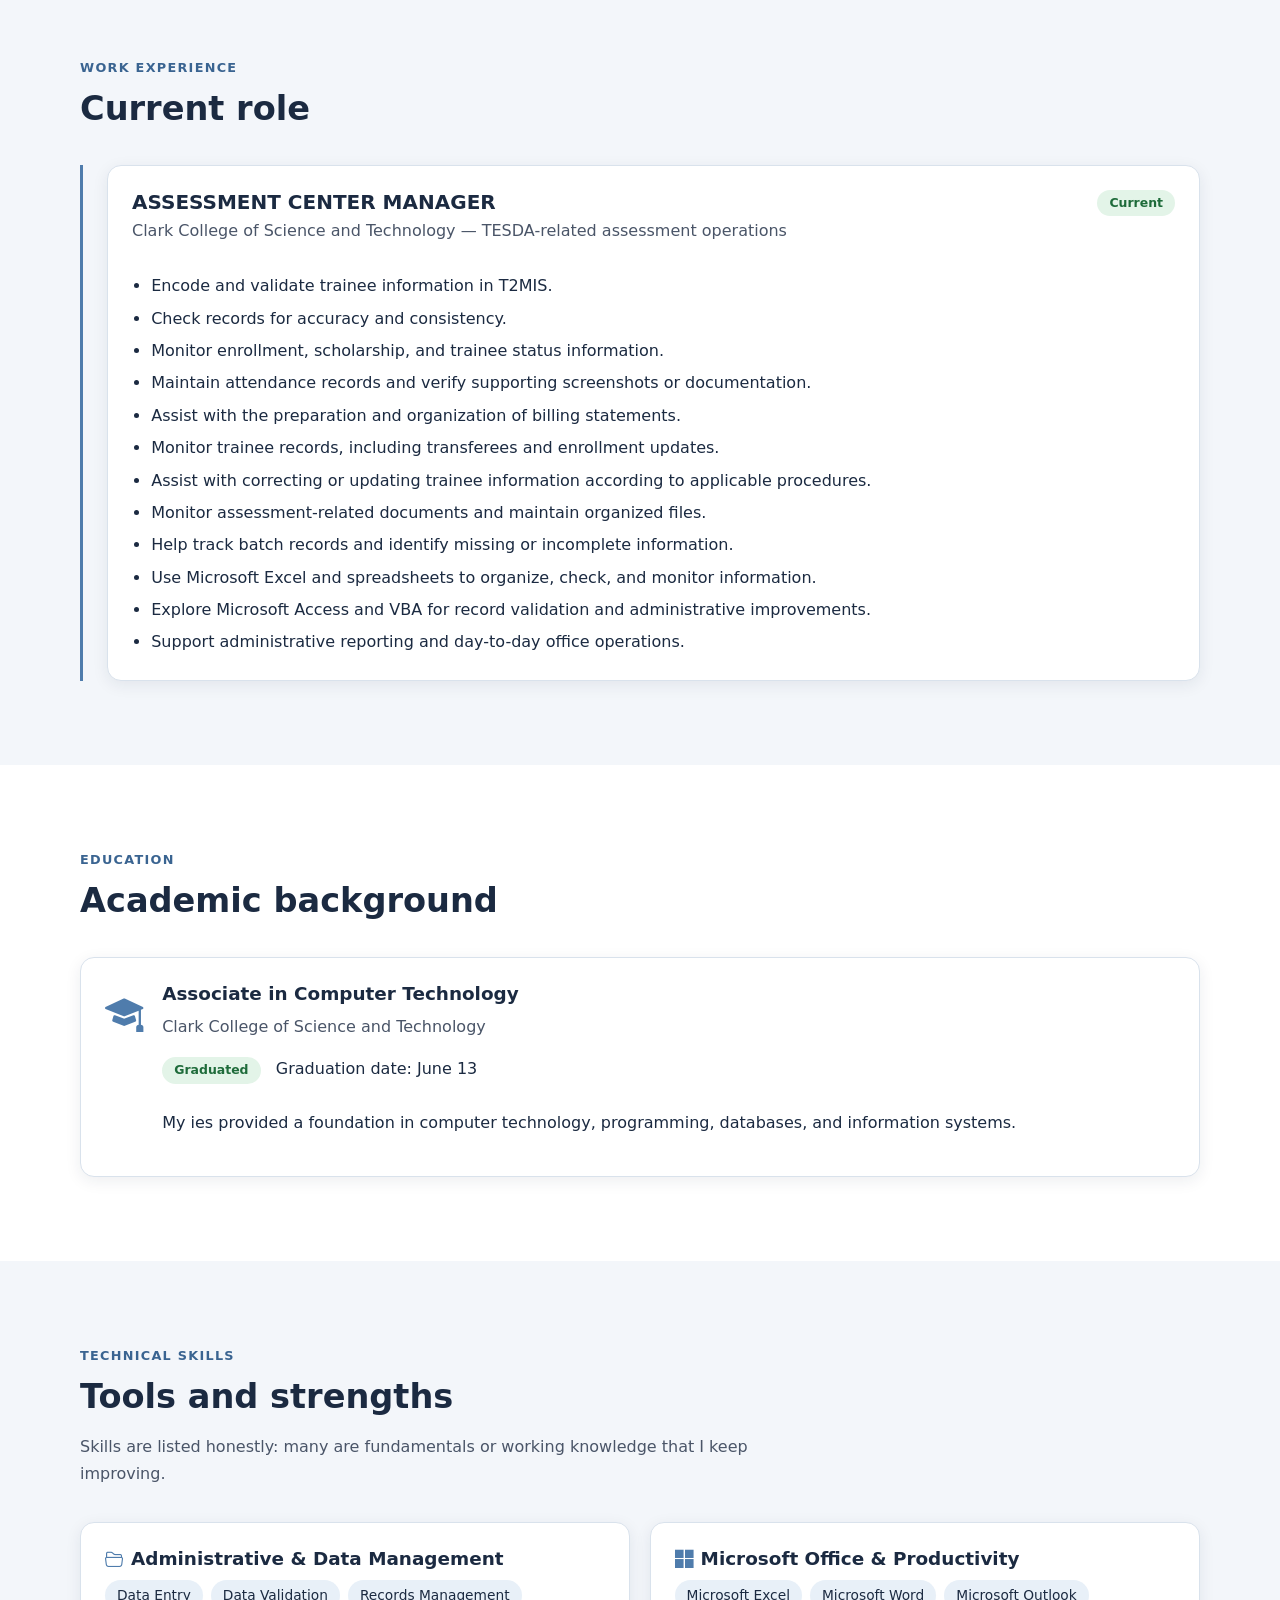
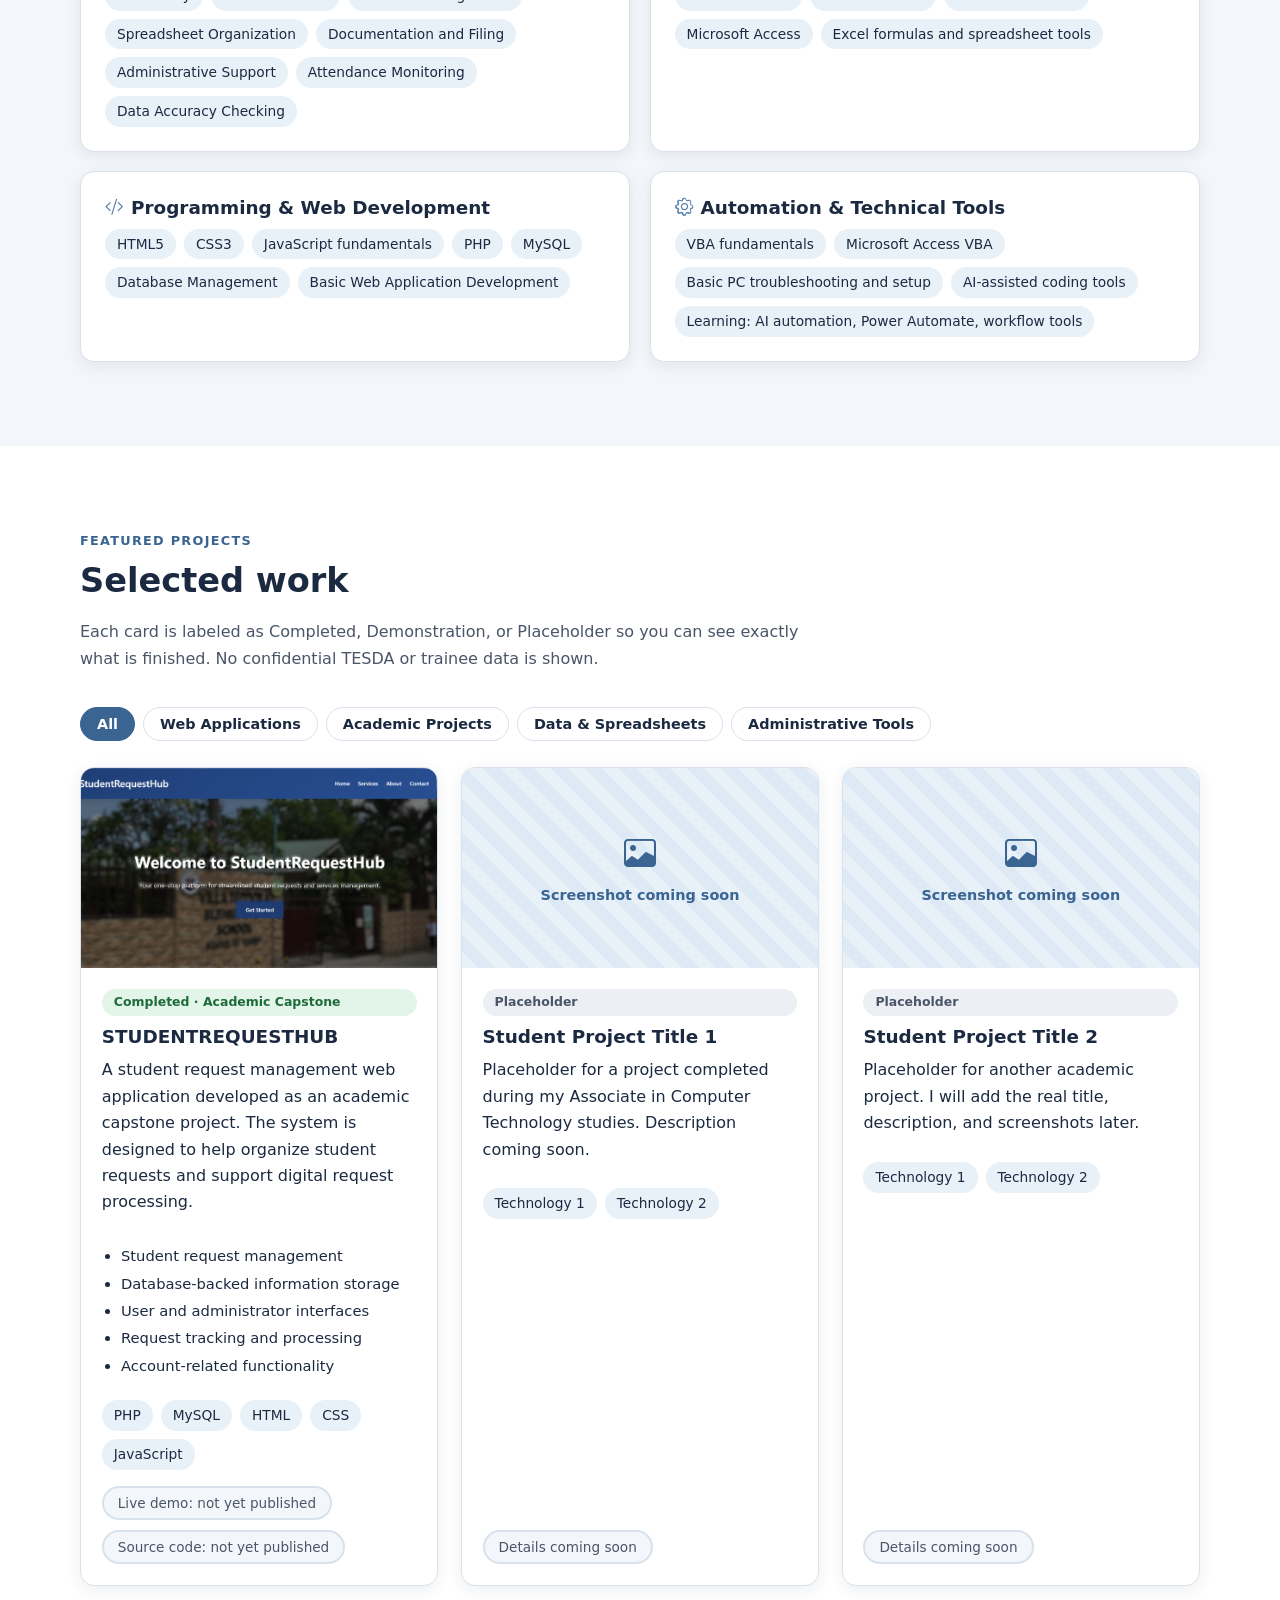
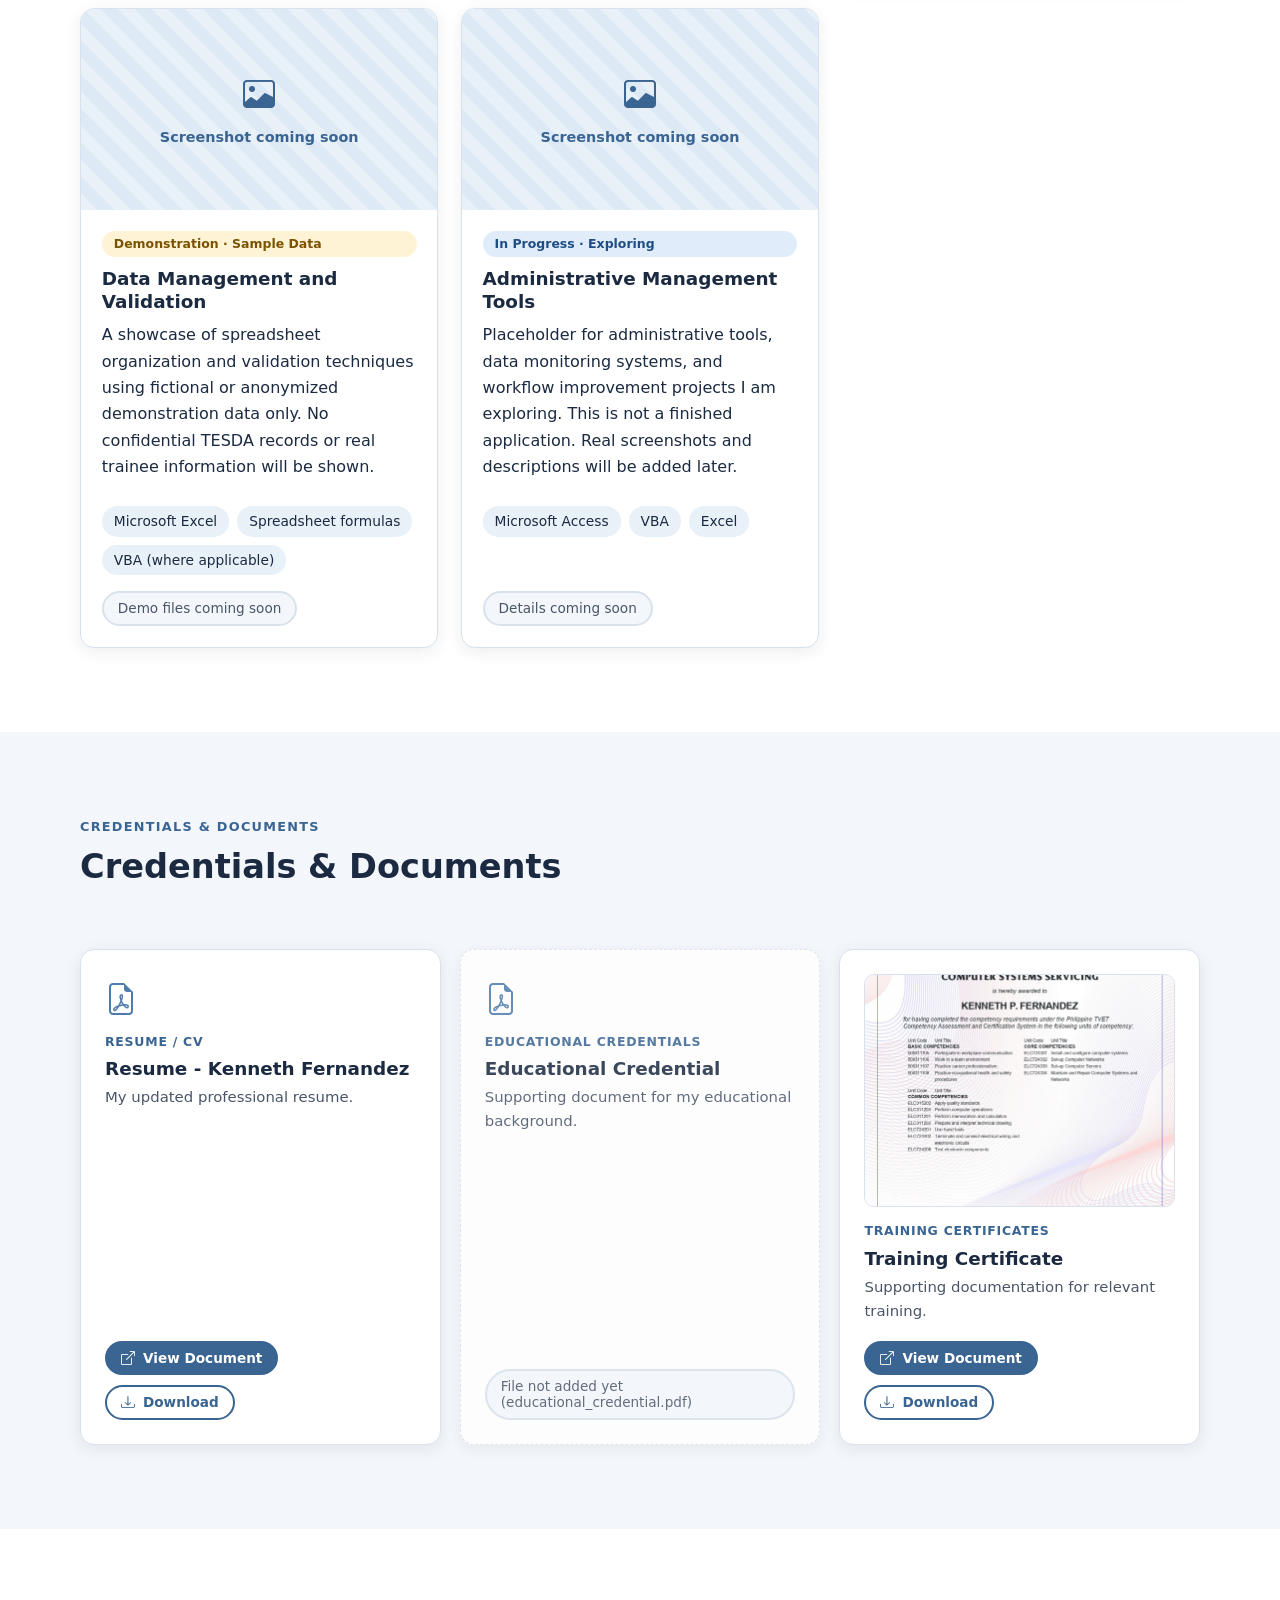
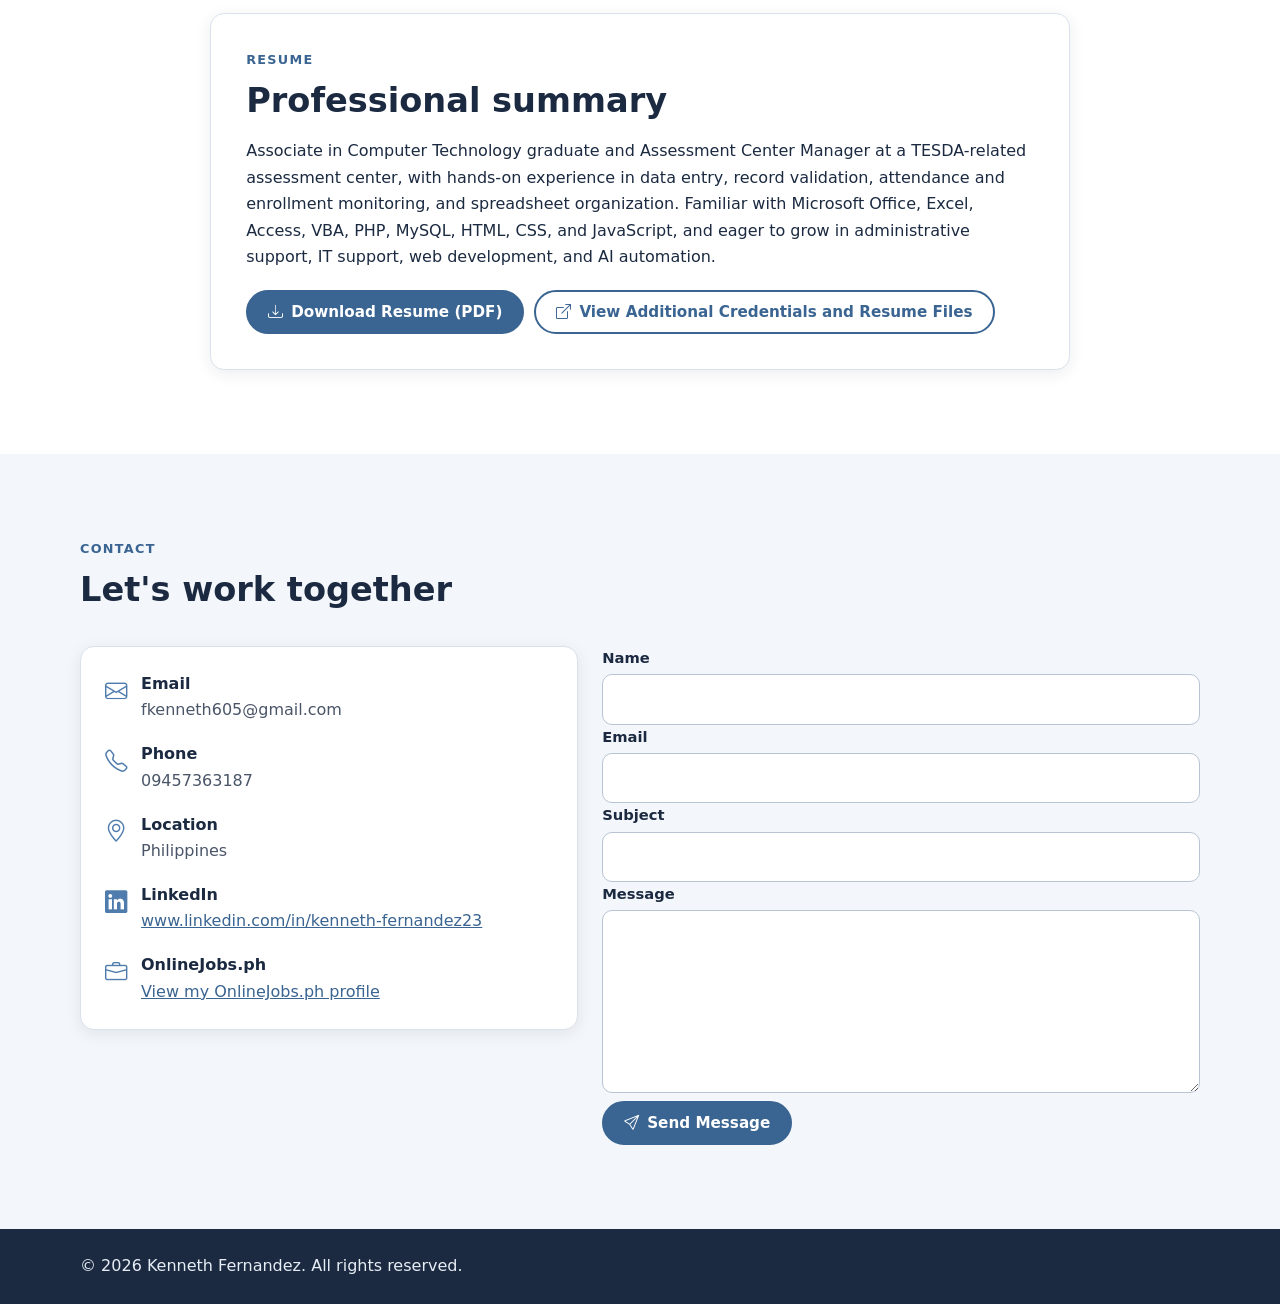
==== commit 031b2261: "Update index.html" ====
--- a/index.html
+++ b/index.html
@@ -152,7 +152,7 @@
             <h3>Associate in Computer Technology</h3>
             <p class="muted">Clark College of Science and Technology</p>
             <p><span class="badge badge-done">Graduated</span> &nbsp; Graduation date: June 13</p>
-            <p>My studies provided a foundation in computer technology, programming, databases, and information systems.</p>
+            <p>My ies provided a foundation in computer technology, programming, databases, and information systems.</p>
           </div>
         </article>
       </div>
@@ -221,7 +221,7 @@
         <div class="project-grid" id="projectGrid">
 
           <article class="card project reveal" data-category="web academic">
-            <div class="project-img"><img src="assets/Kenneth.png" alt="Screenshot of the STUDENTREQUESTHUB web application" loading="lazy"></div>
+            <div class="project-img"><img src="WORKS/HOMEPAGES/1.png" alt="Screenshot of the STUDENTREQUESTHUB web application" loading="lazy"></div>
             <div class="project-body">
               <span class="badge badge-done">Completed &middot; Academic Capstone</span>
               <h3>STUDENTREQUESTHUB</h3>
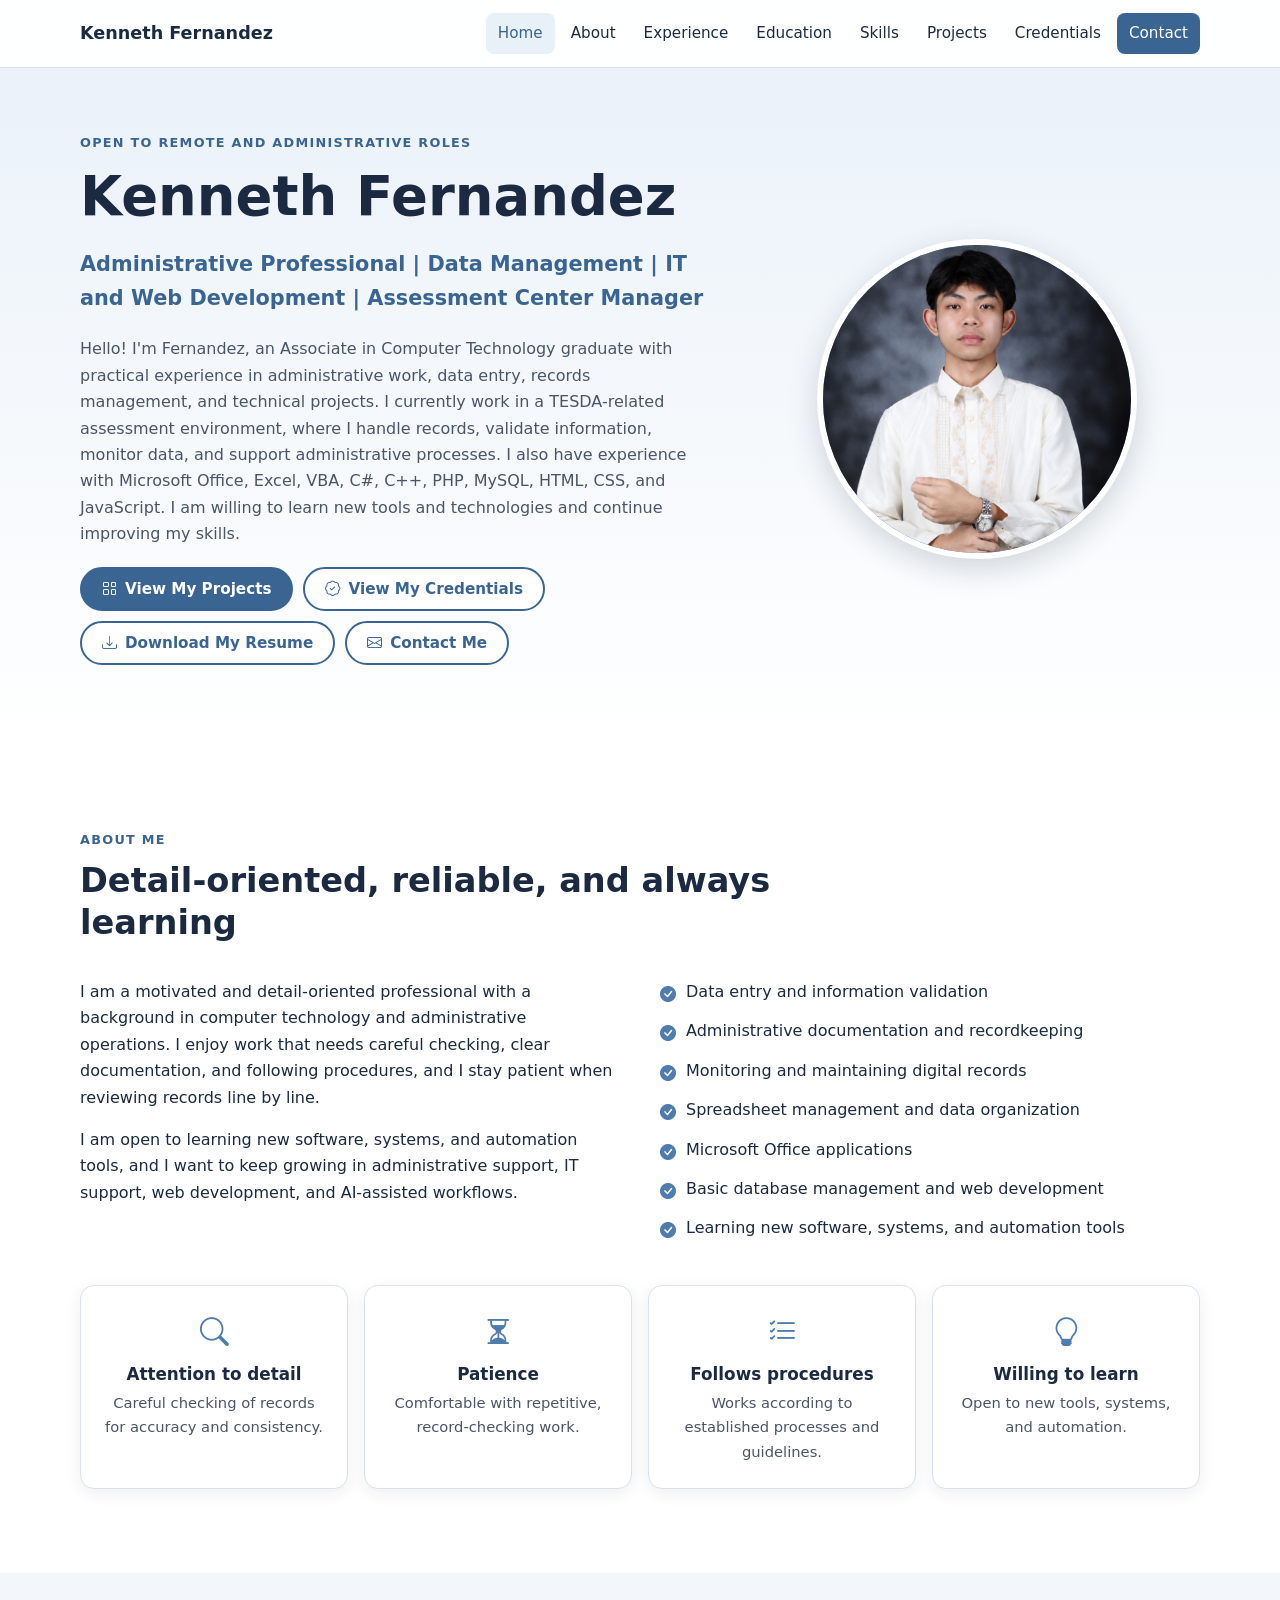
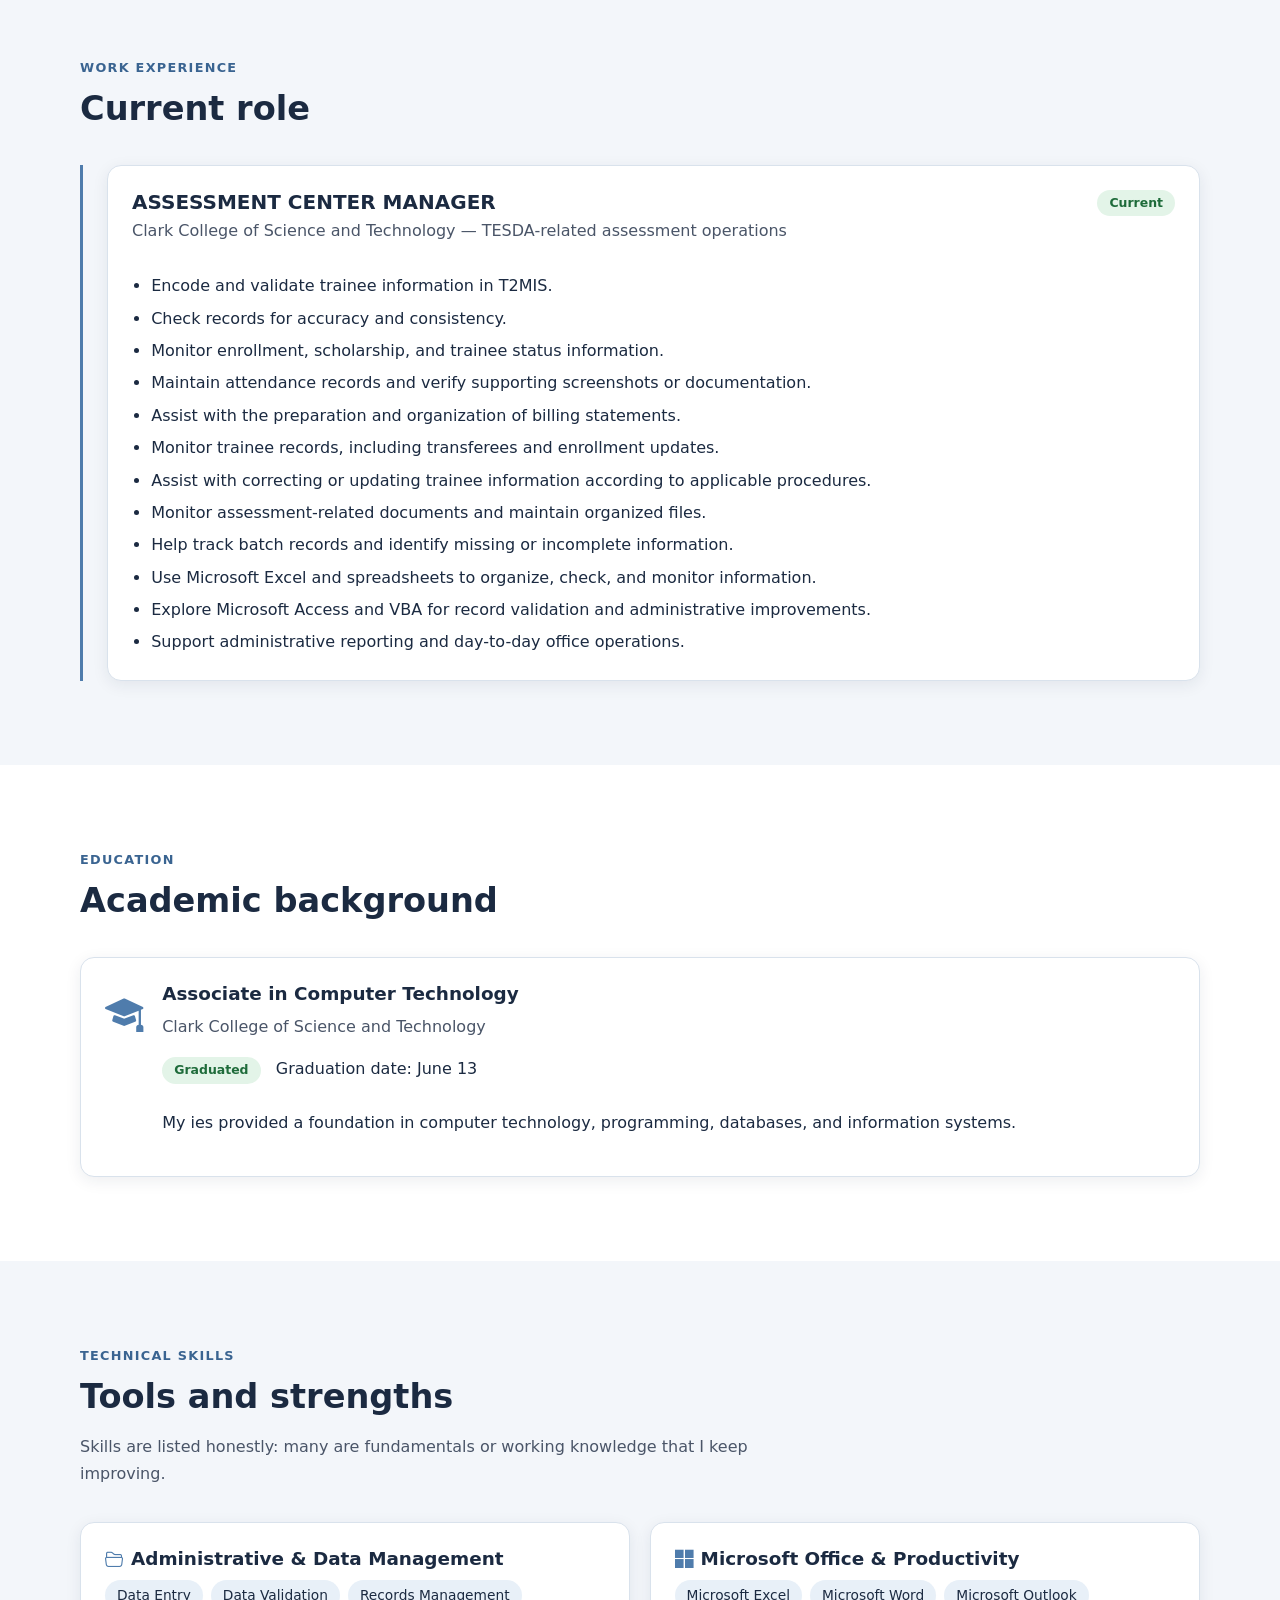
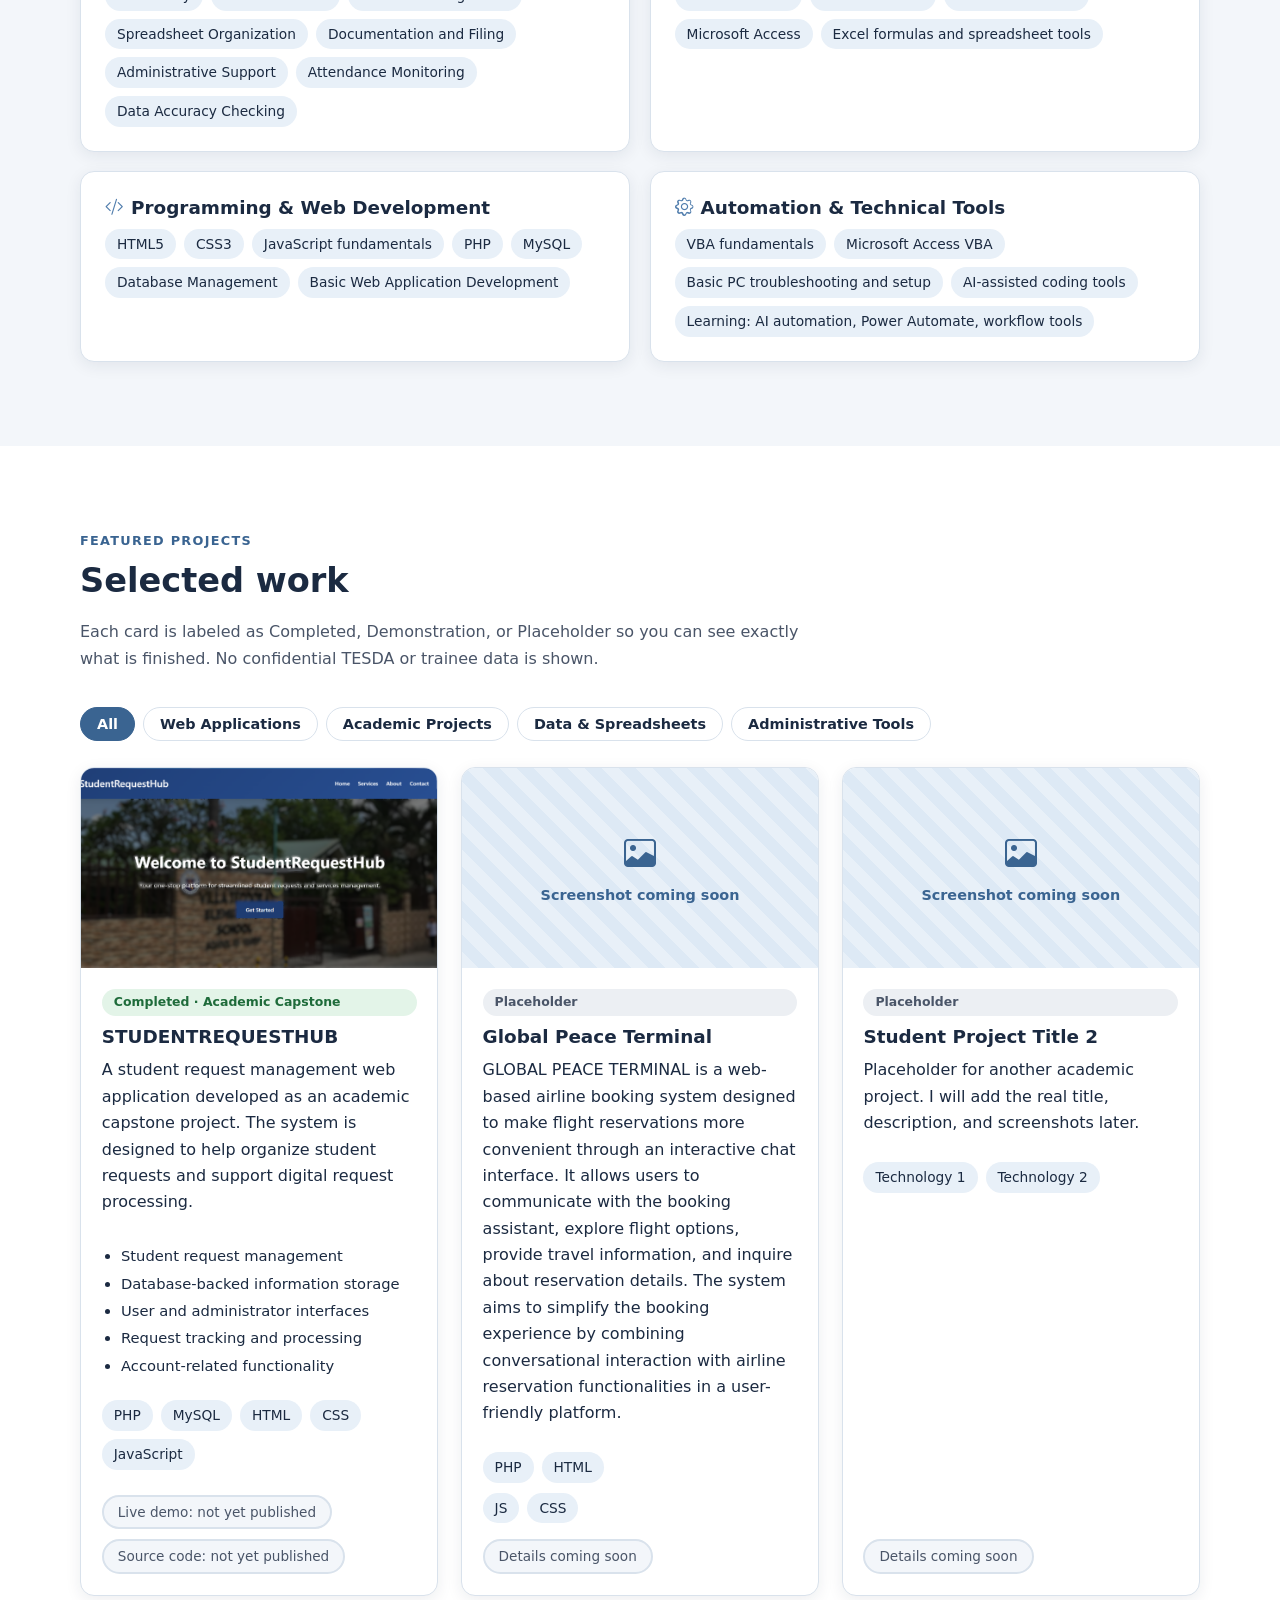
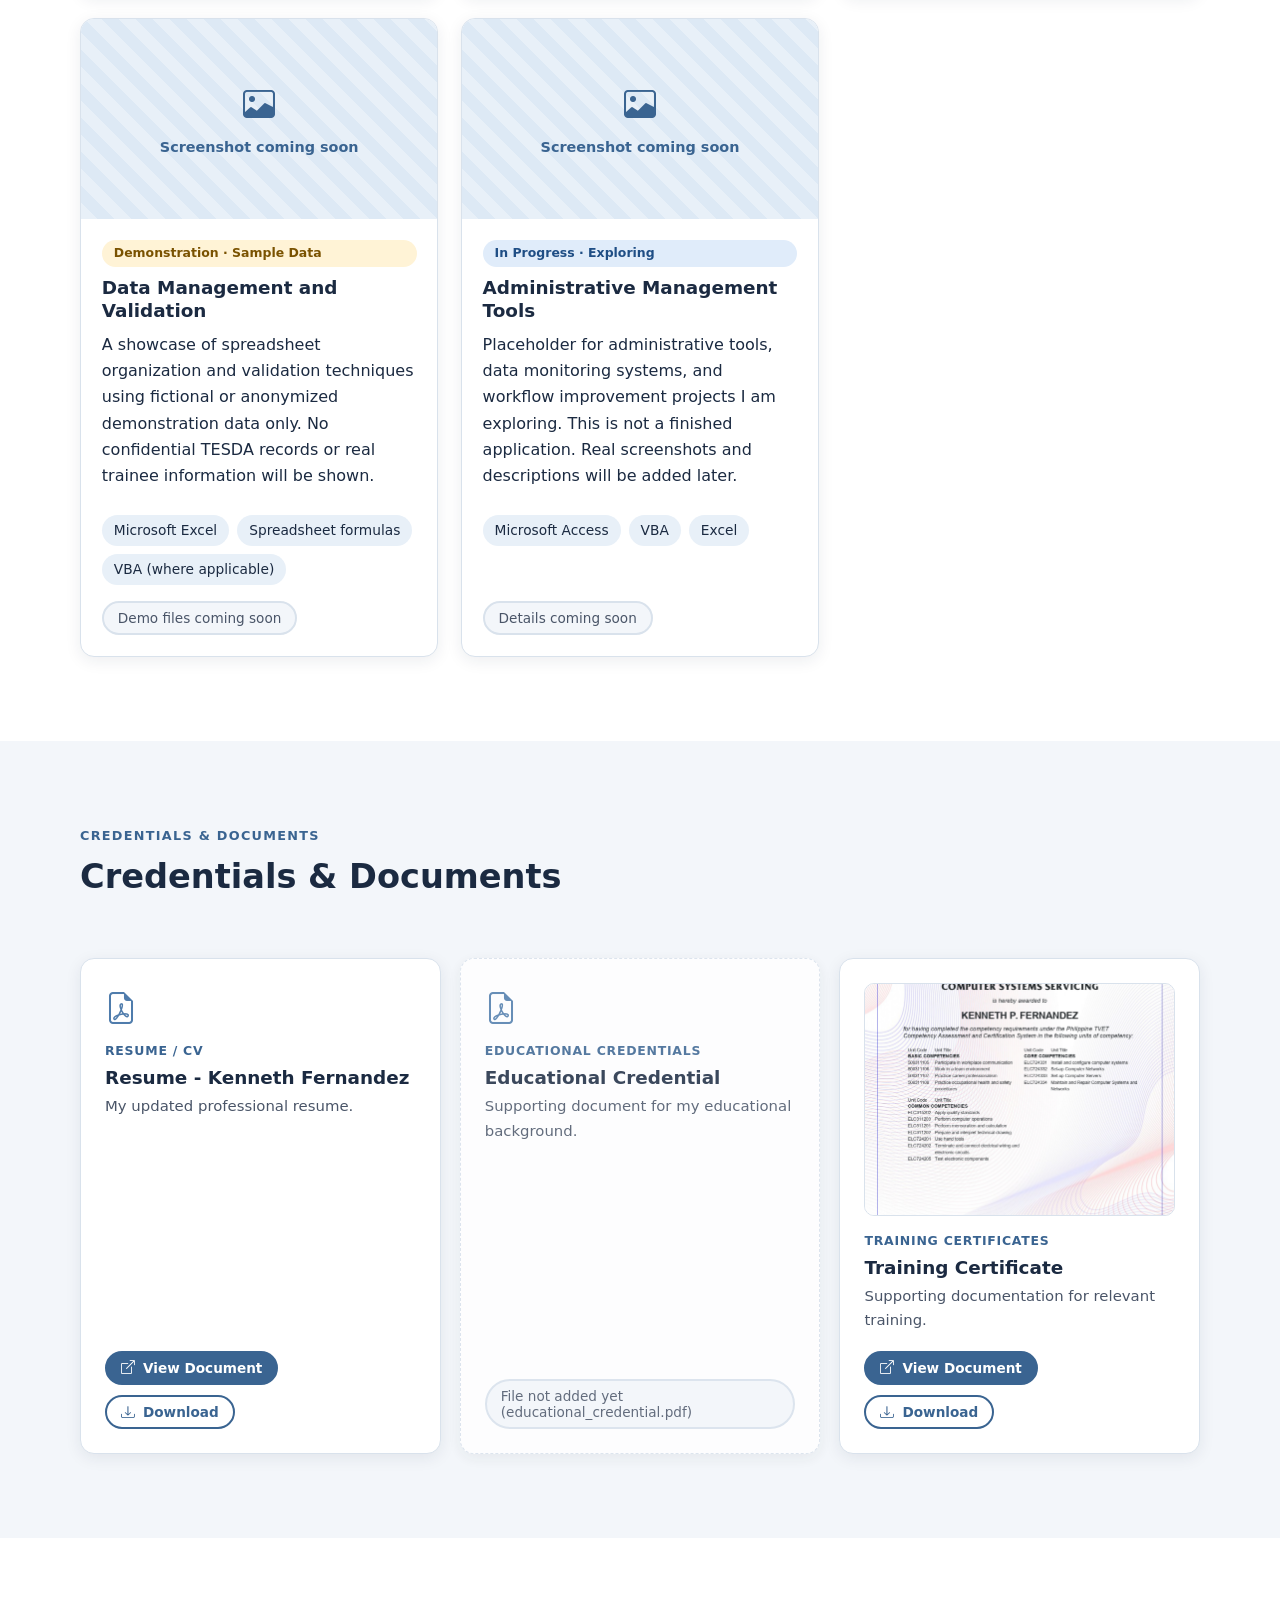
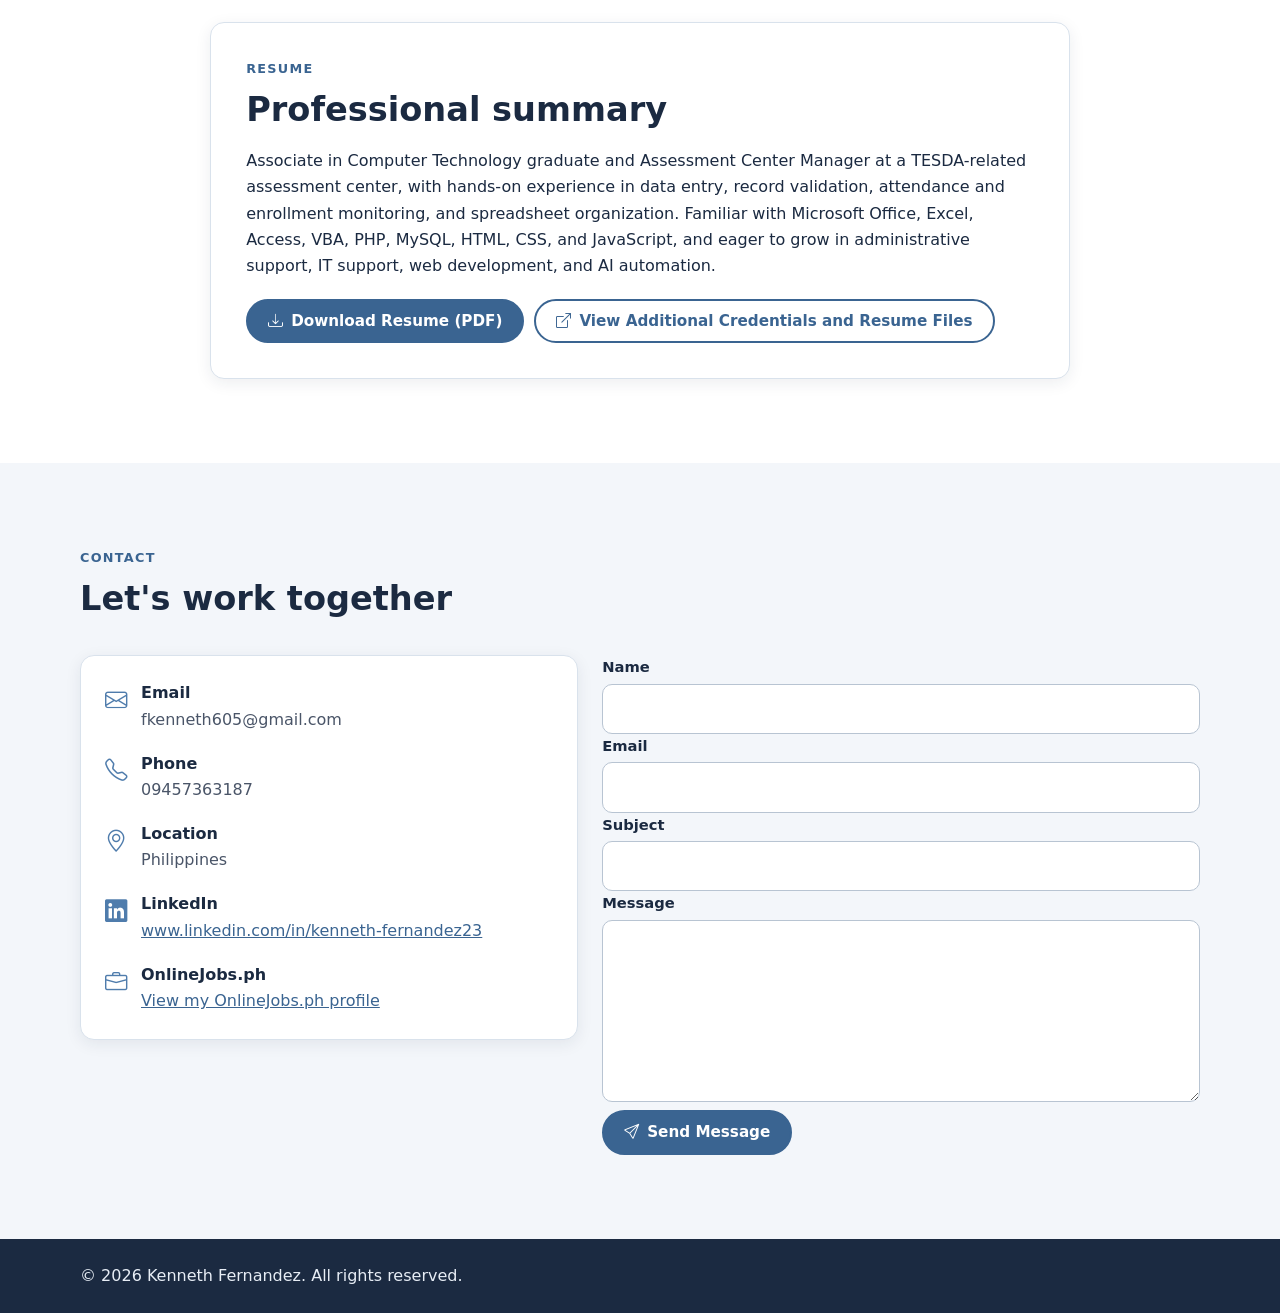
==== commit 499d29b4: "Update index.html" ====
--- a/index.html
+++ b/index.html
@@ -247,9 +247,11 @@
             <div class="project-img"><img src="assets/images/student-project-1.png" alt="Screenshot placeholder for student project 1" loading="lazy"></div>
             <div class="project-body">
               <span class="badge badge-placeholder">Placeholder</span>
-              <h3>Student Project Title 1</h3>
-              <p>Placeholder for a project completed during my Associate in Computer Technology studies. Description coming soon.</p>
-              <ul class="tags"><li>Technology 1</li><li>Technology 2</li></ul>
+              <h3>Global Peace Terminal</h3>
+              <p>GLOBAL PEACE TERMINAL is a web-based airline booking system designed to make flight reservations more convenient through an interactive chat interface. It allows users to communicate with the booking assistant, explore flight options, provide travel information, and inquire about reservation details. The system aims to simplify the booking experience by combining conversational interaction with airline reservation functionalities in a user-friendly platform.</p>
+              <ul class="tags"><li>PHP</li><li>HTML</li></ul>
+               <ul class="tags"><li>JS</li><li>CSS</li></ul>
+               
               <div class="btn-row"><span class="btn btn-sm btn-disabled" aria-disabled="true">Details coming soon</span></div>
             </div>
           </article>
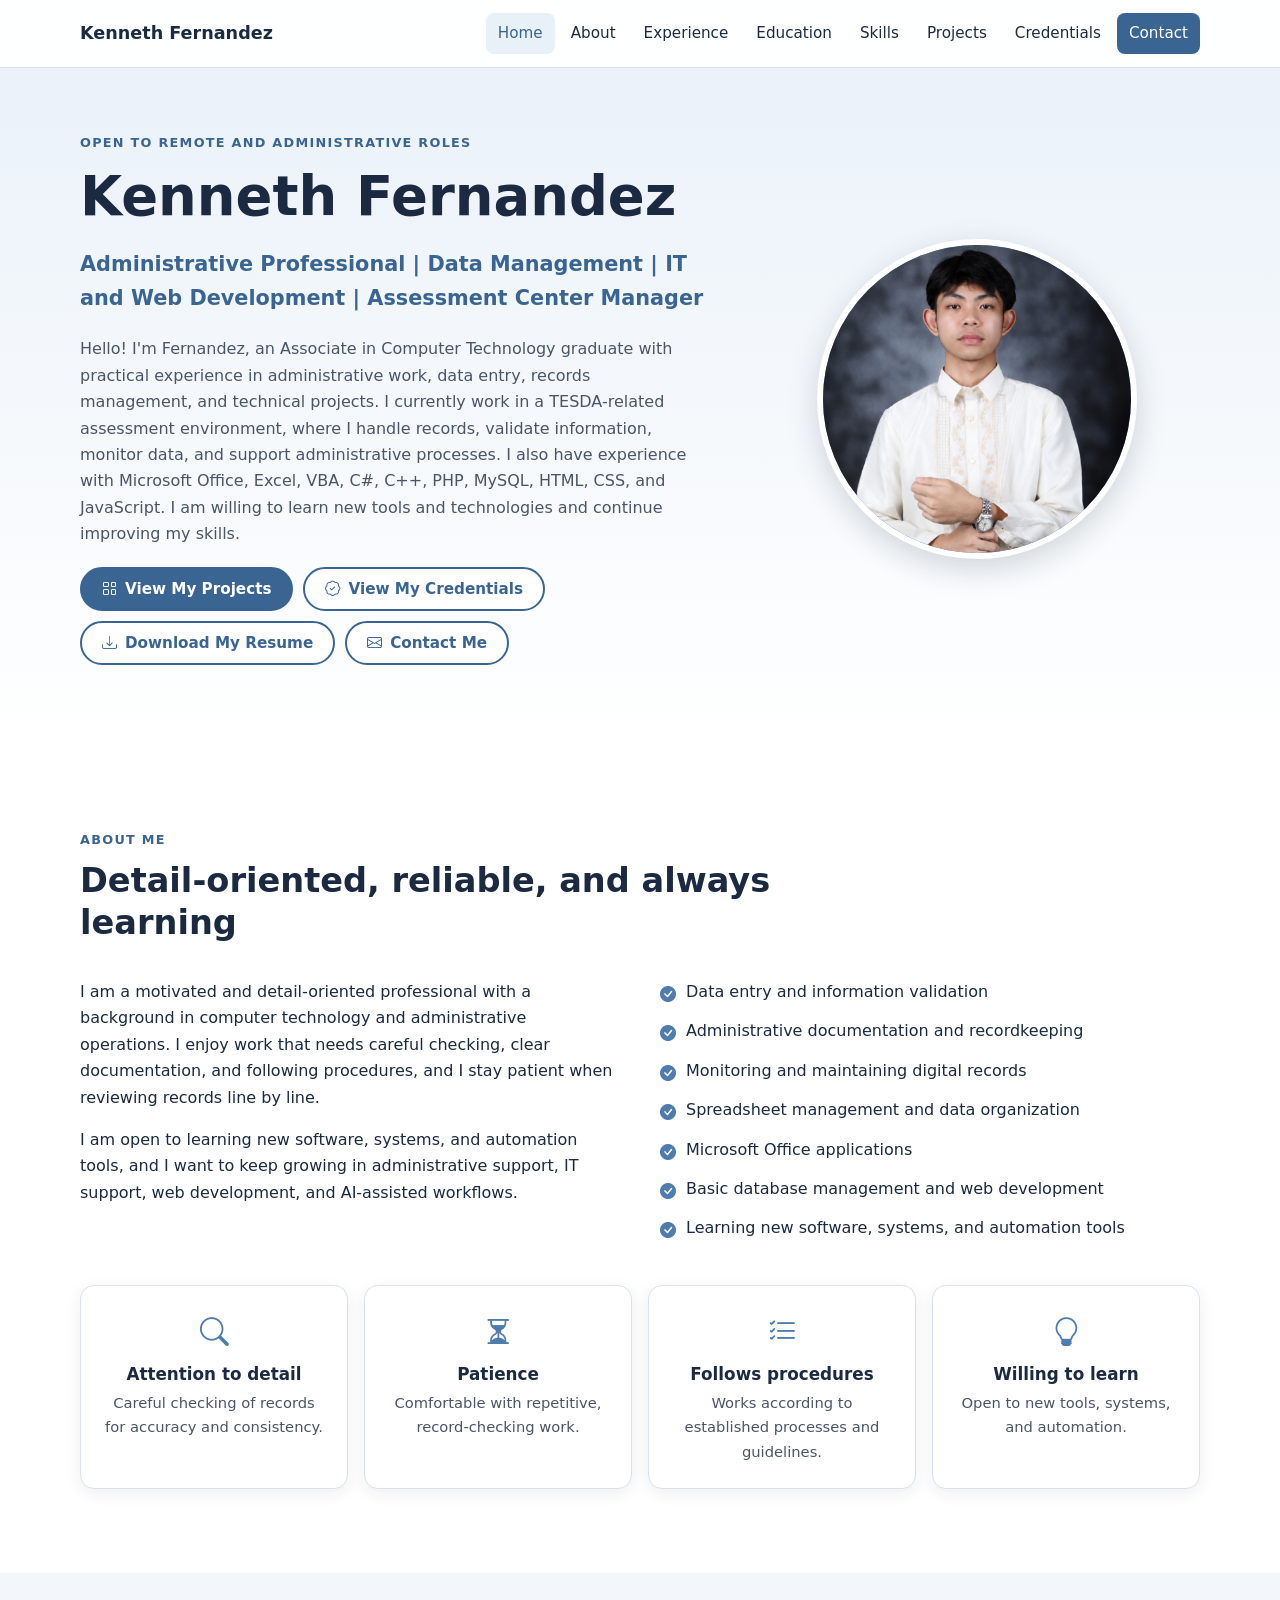
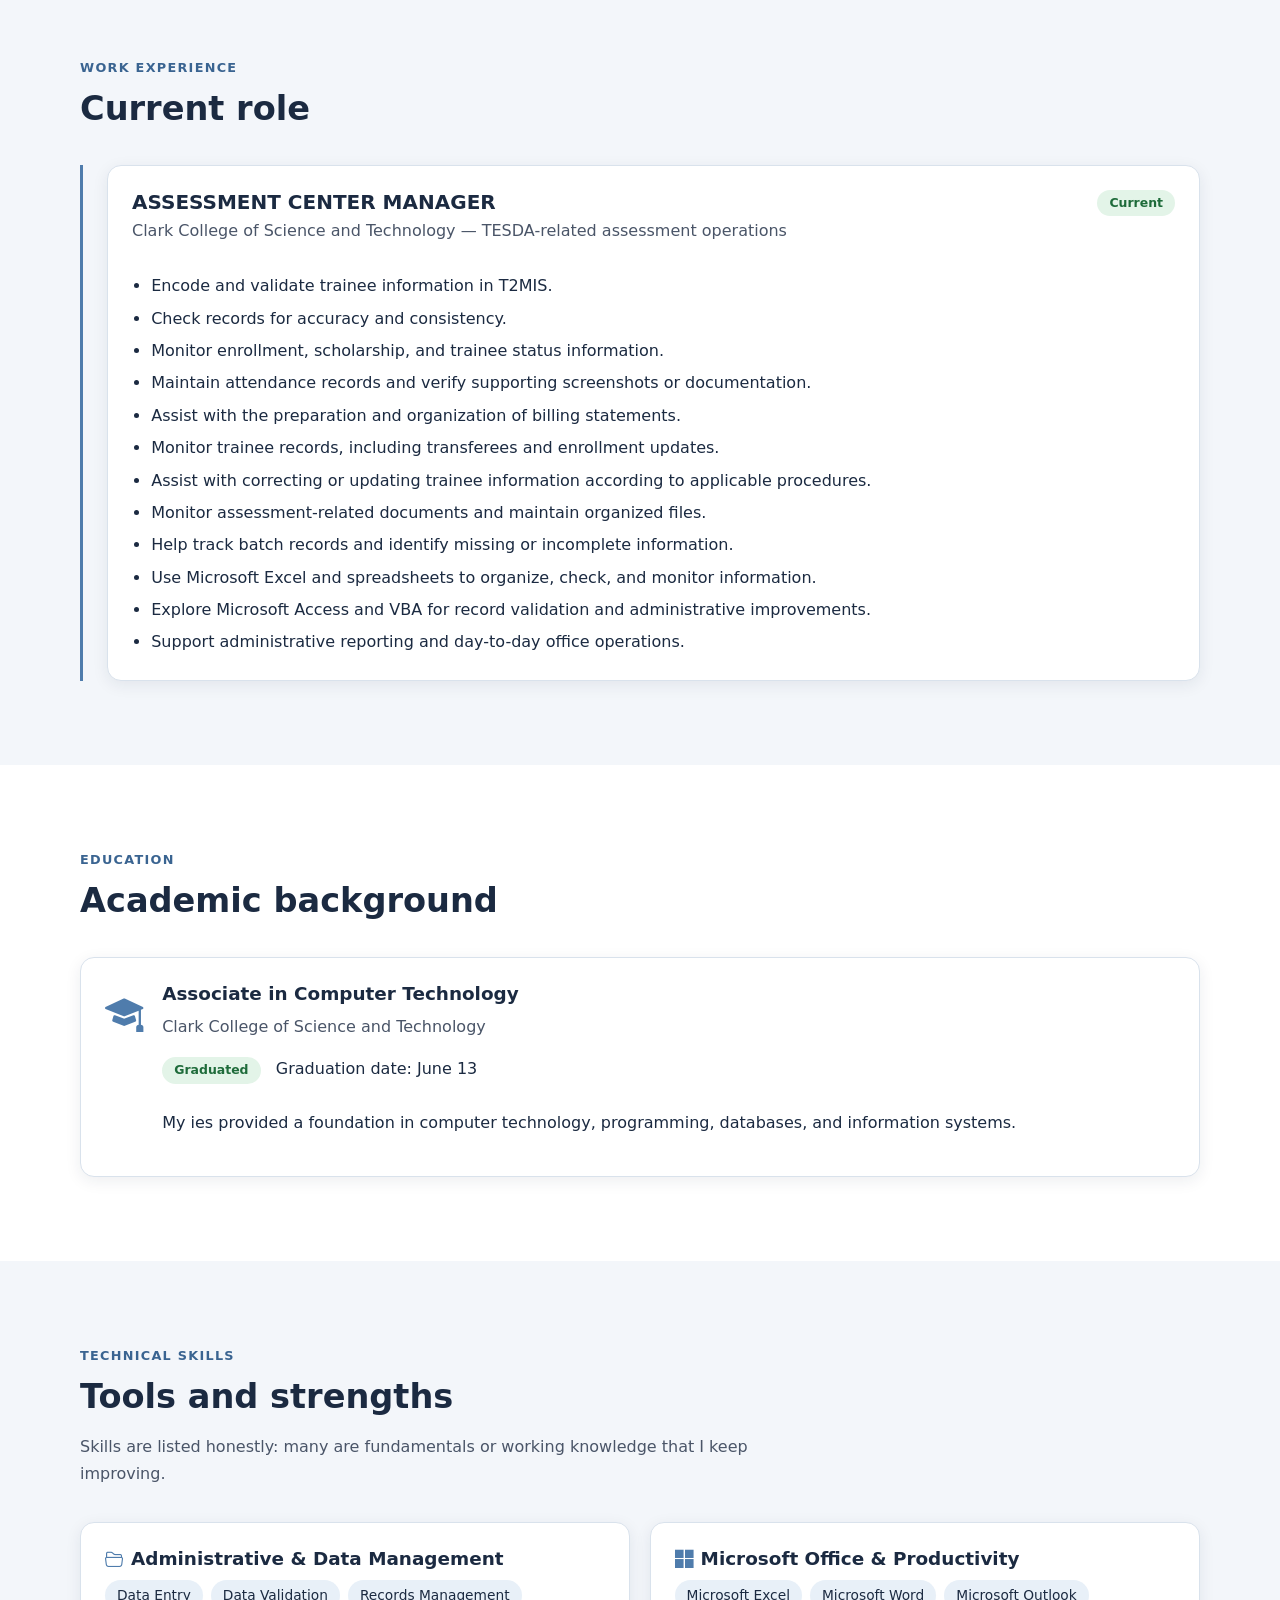
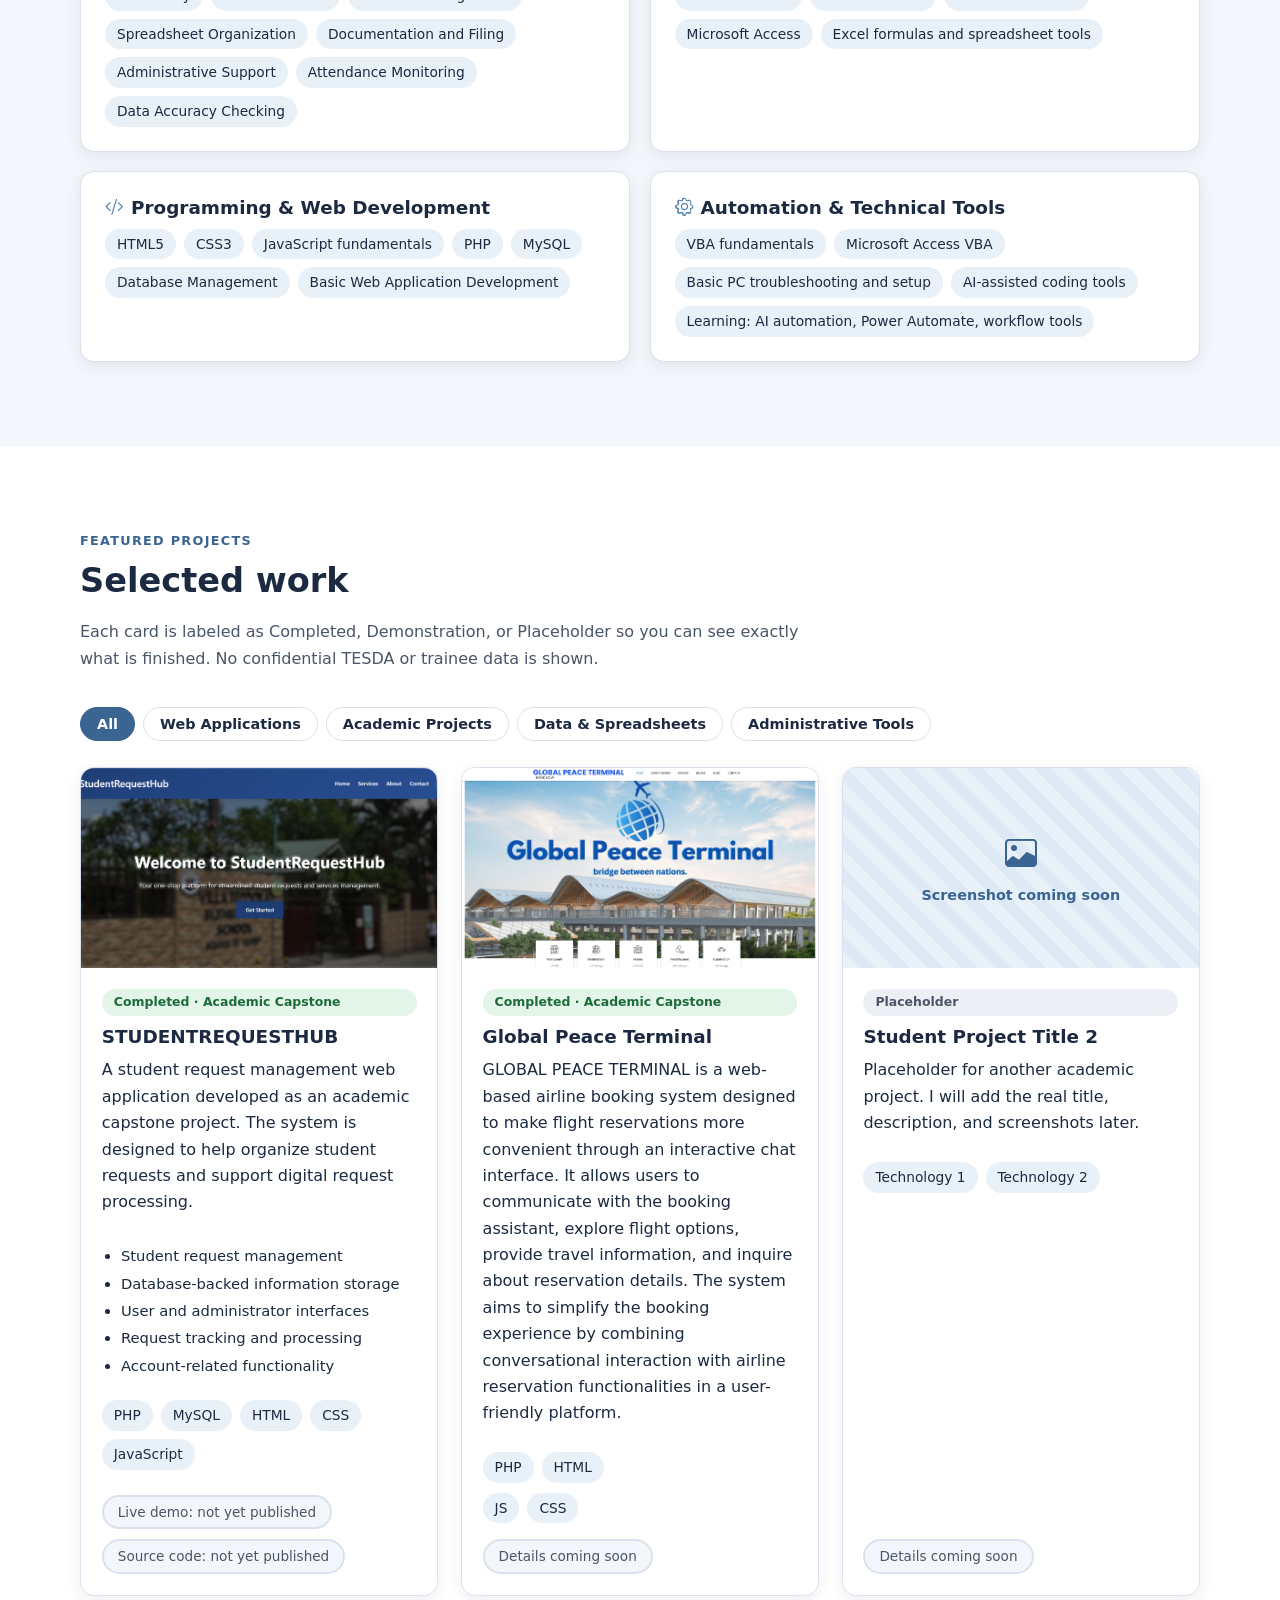
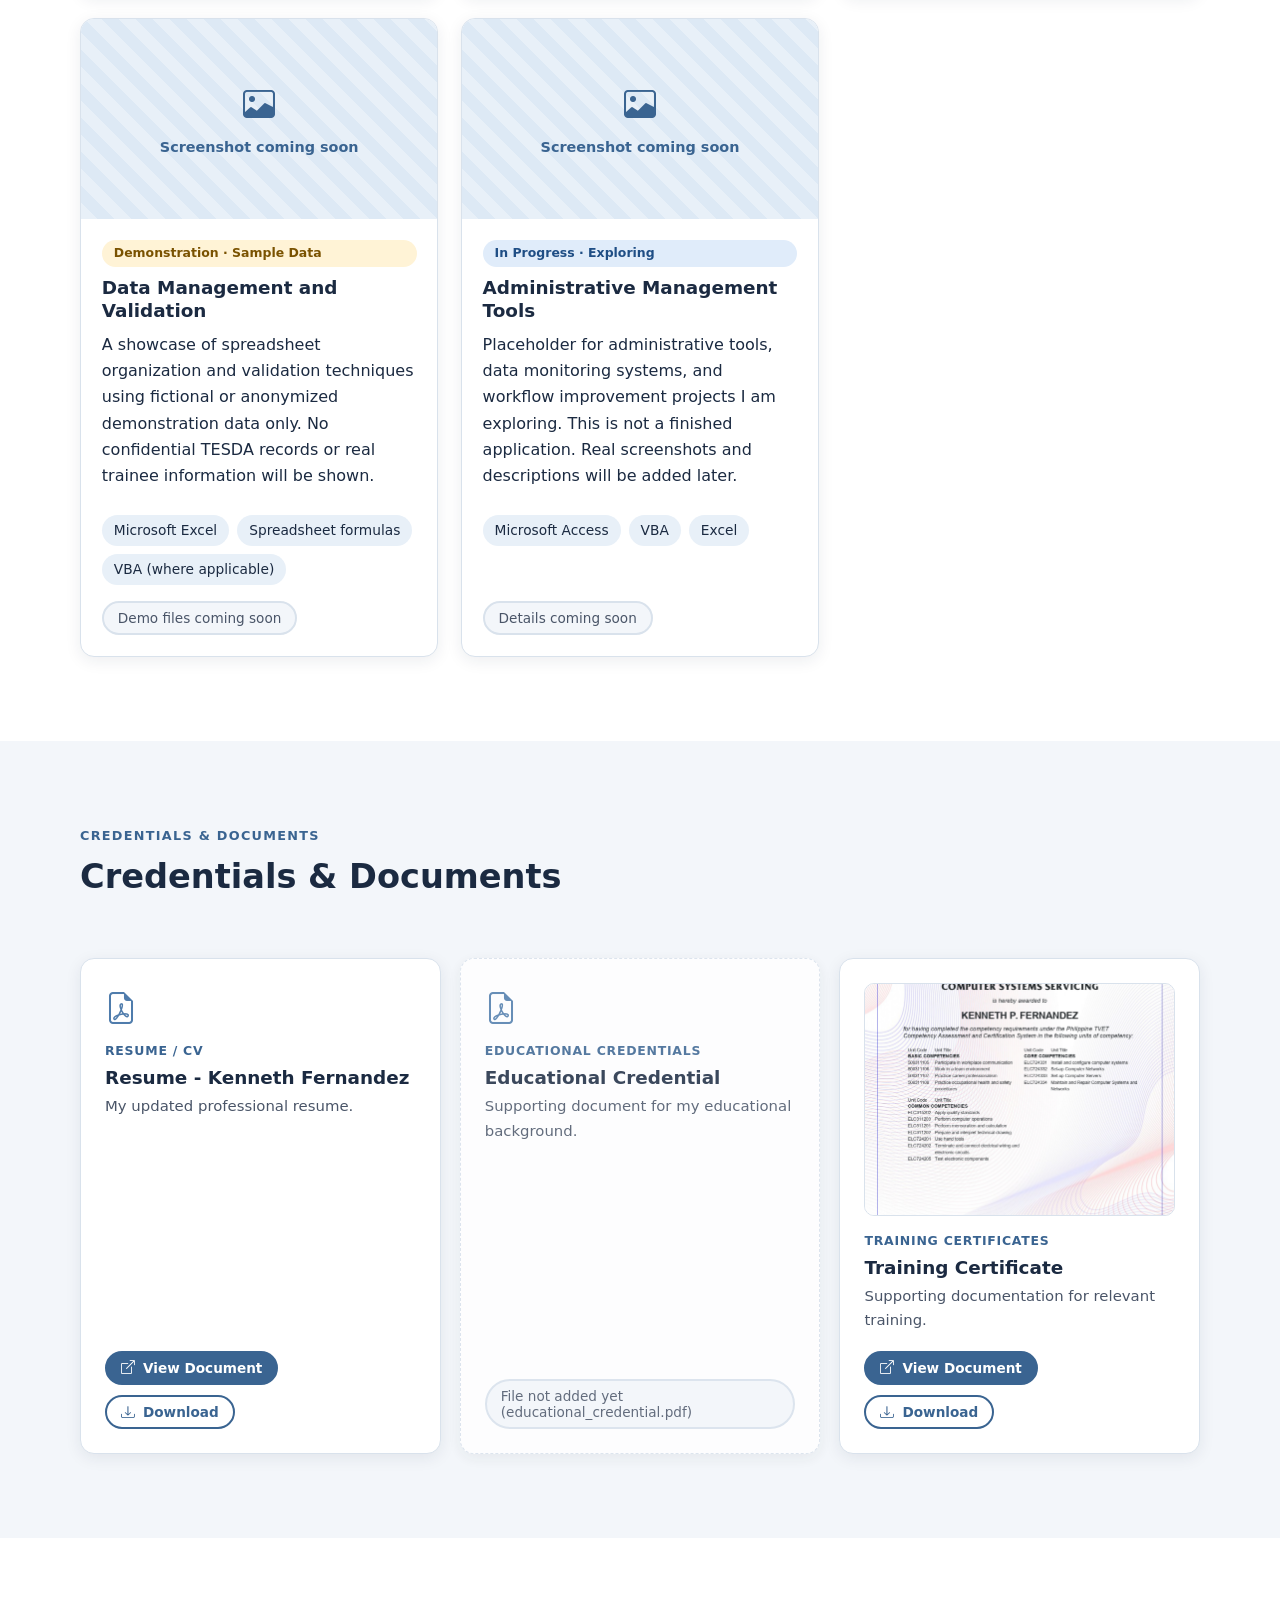
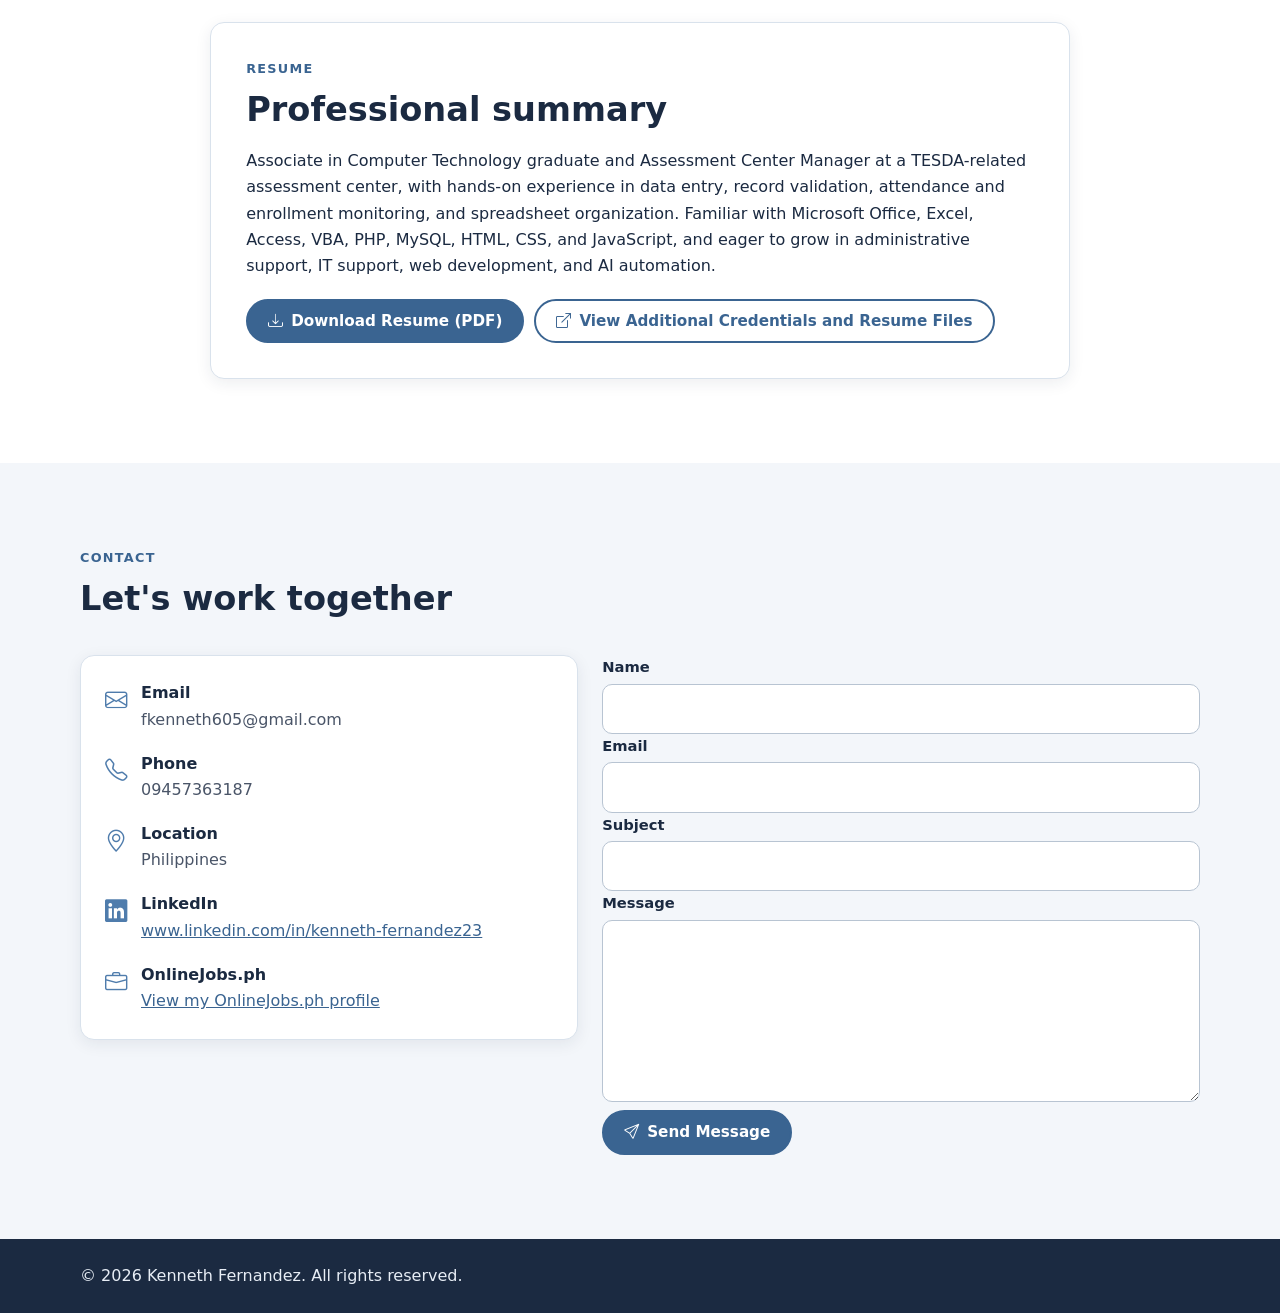
==== commit d732871c: "Update index.html" ====
--- a/index.html
+++ b/index.html
@@ -244,9 +244,9 @@
           </article>
 
           <article class="card project reveal" data-category="academic">
-            <div class="project-img"><img src="assets/images/student-project-1.png" alt="Screenshot placeholder for student project 1" loading="lazy"></div>
+            <div class="project-img"><img src="WORKS/1.png" alt="Screenshot placeholder for student project 1" loading="lazy"></div>
             <div class="project-body">
-              <span class="badge badge-placeholder">Placeholder</span>
+             <span class="badge badge-done">Completed &middot; Academic Capstone</span>
               <h3>Global Peace Terminal</h3>
               <p>GLOBAL PEACE TERMINAL is a web-based airline booking system designed to make flight reservations more convenient through an interactive chat interface. It allows users to communicate with the booking assistant, explore flight options, provide travel information, and inquire about reservation details. The system aims to simplify the booking experience by combining conversational interaction with airline reservation functionalities in a user-friendly platform.</p>
               <ul class="tags"><li>PHP</li><li>HTML</li></ul>
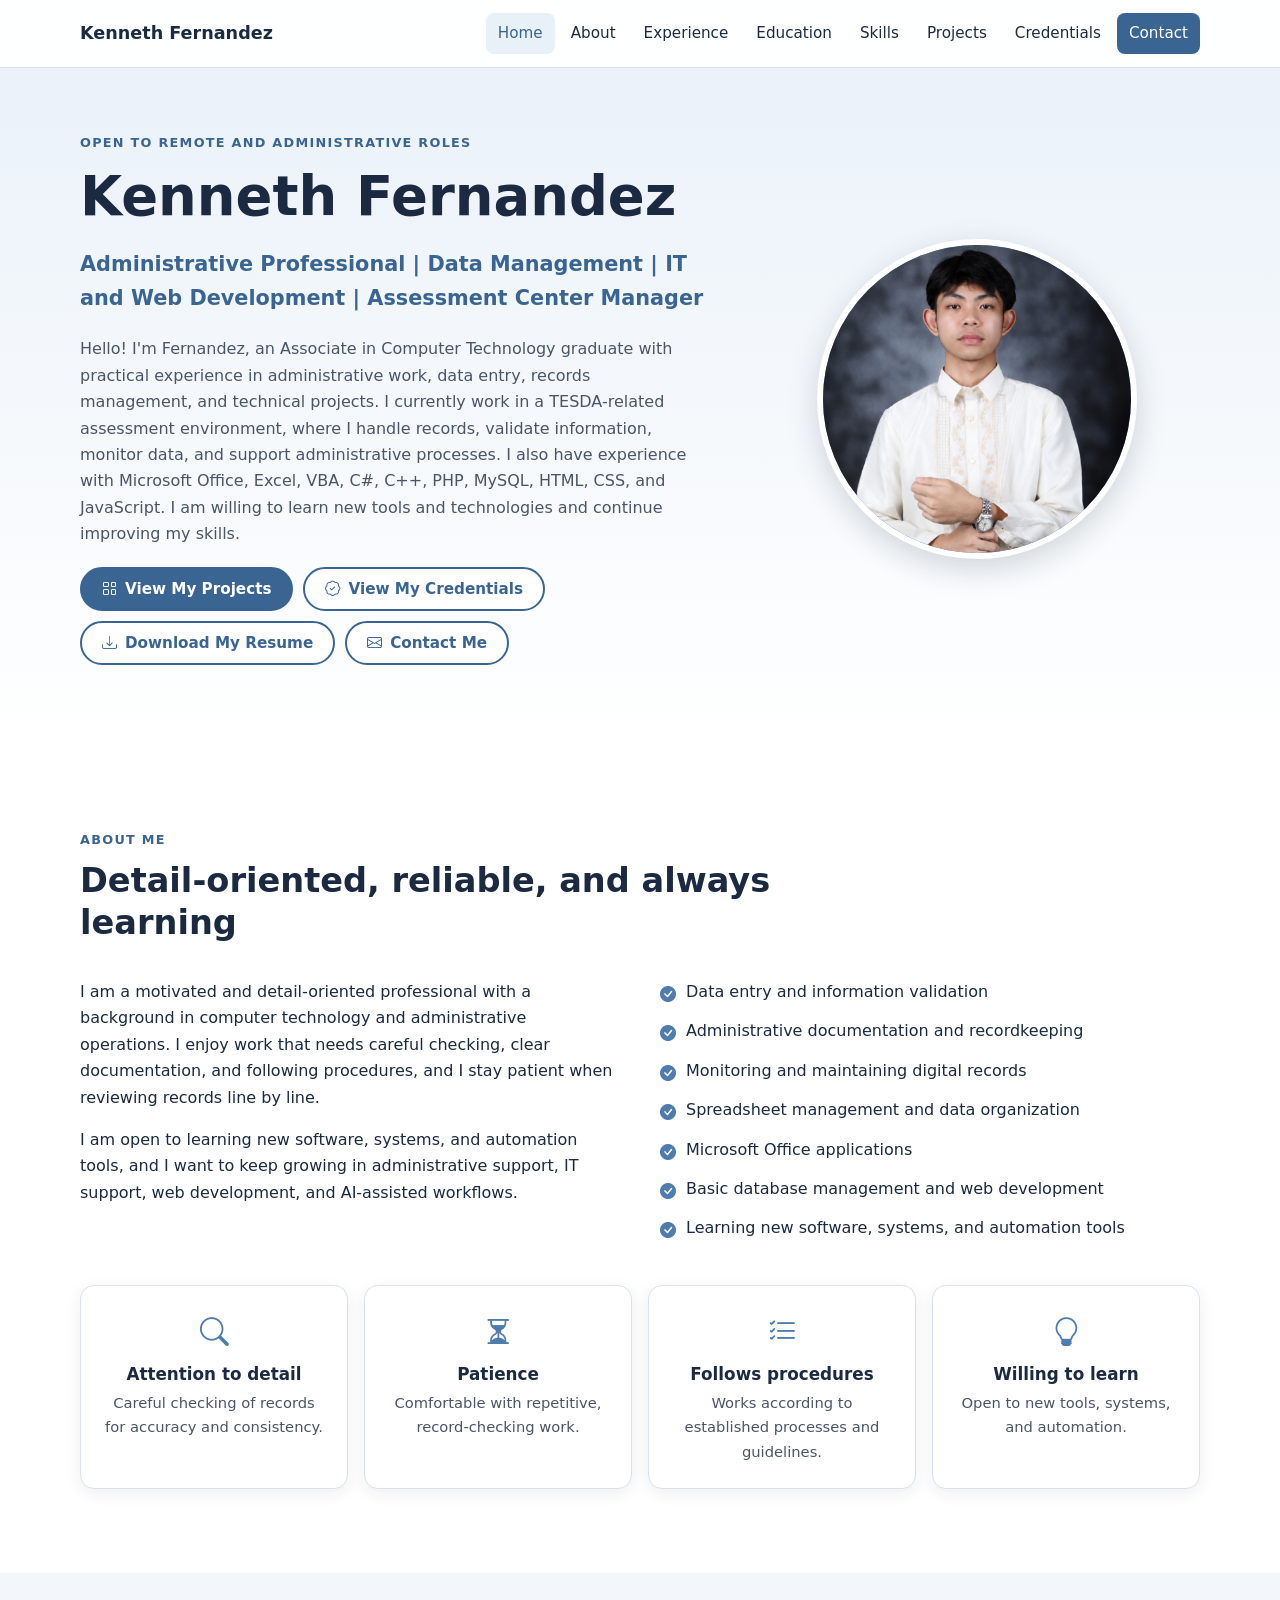
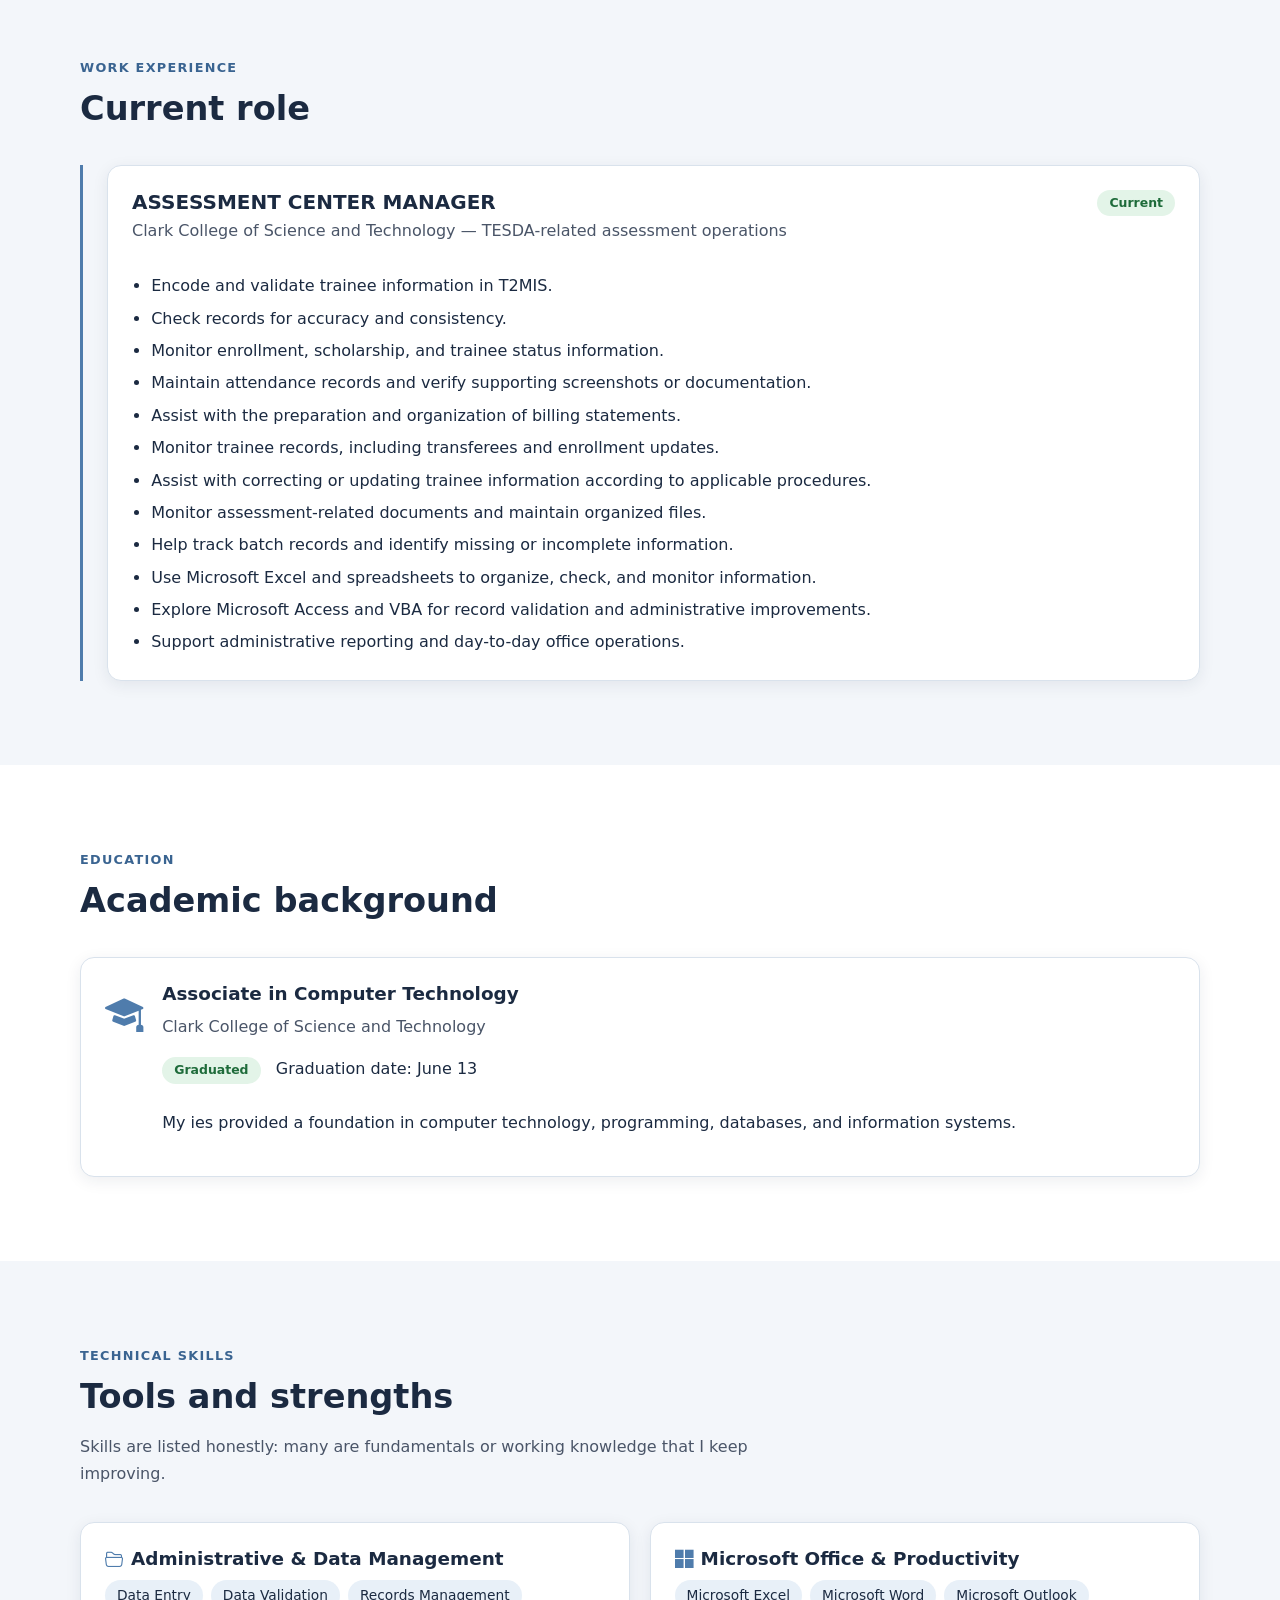
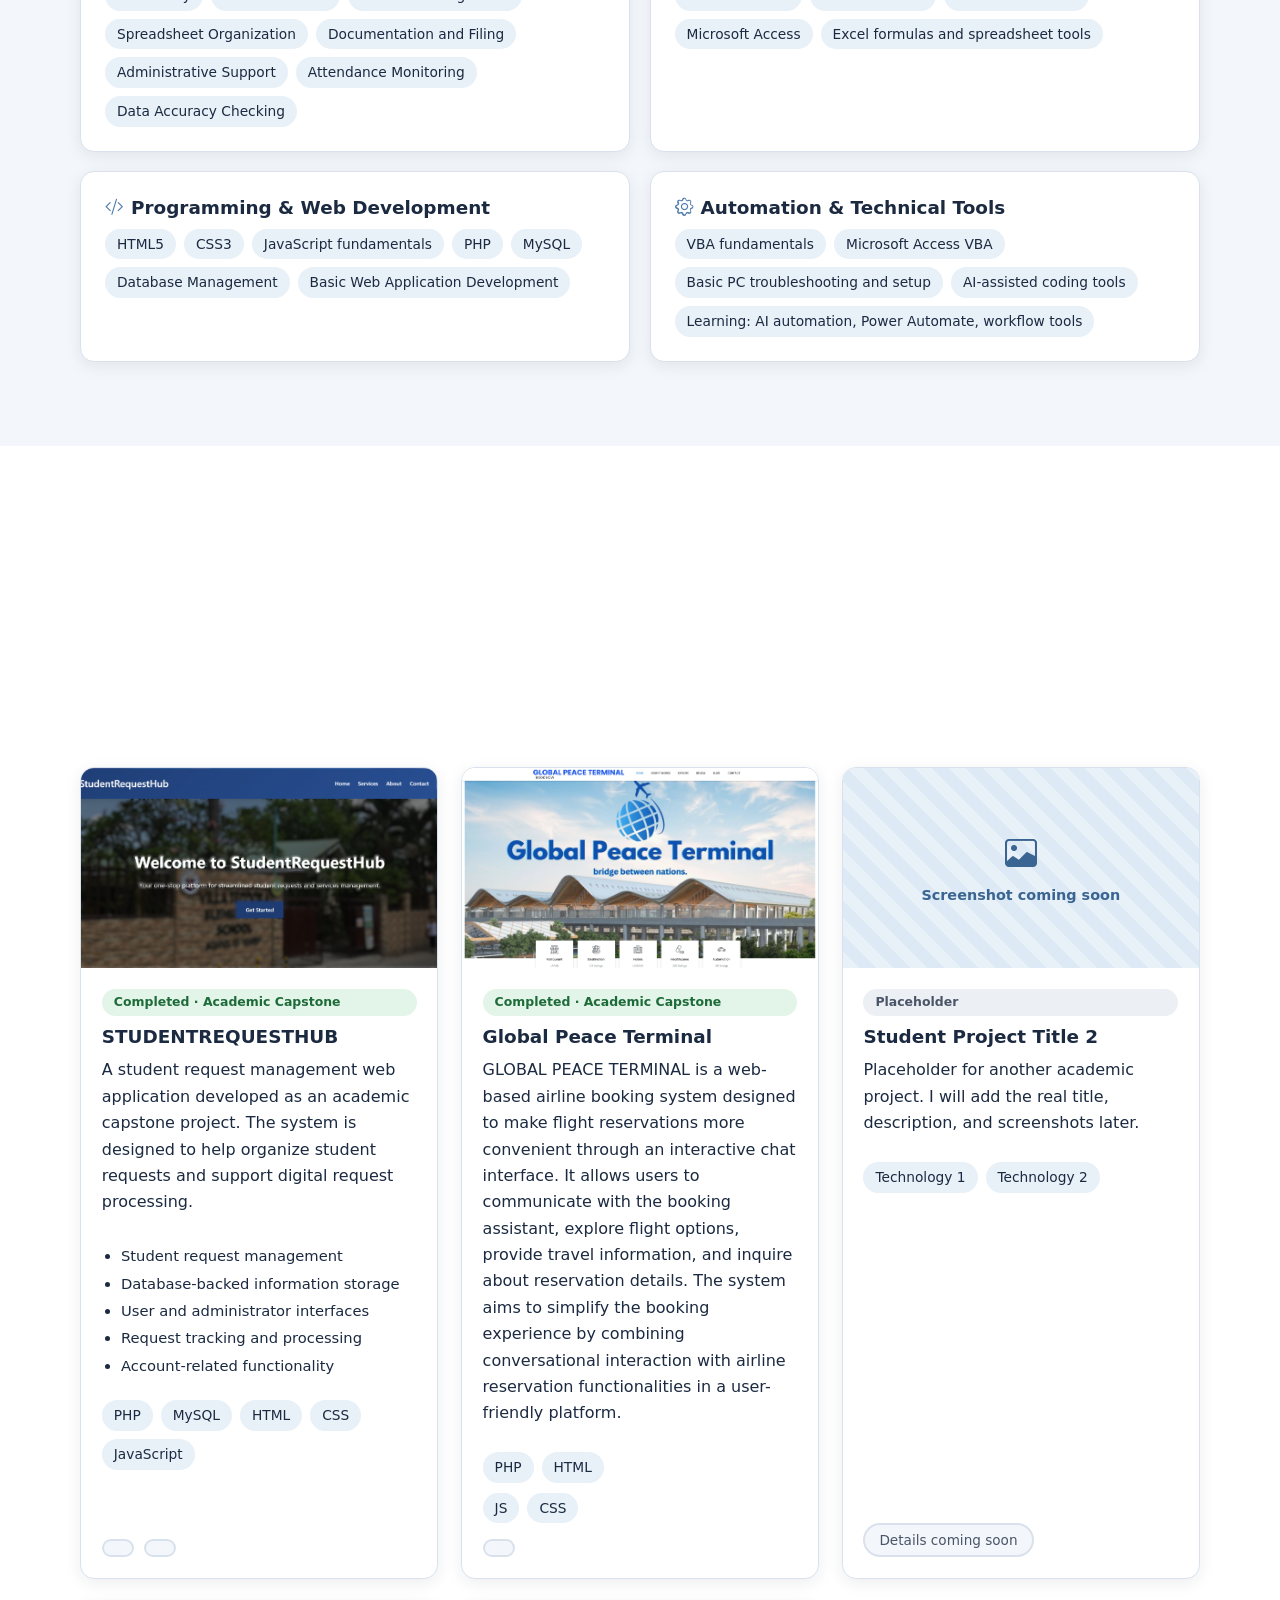
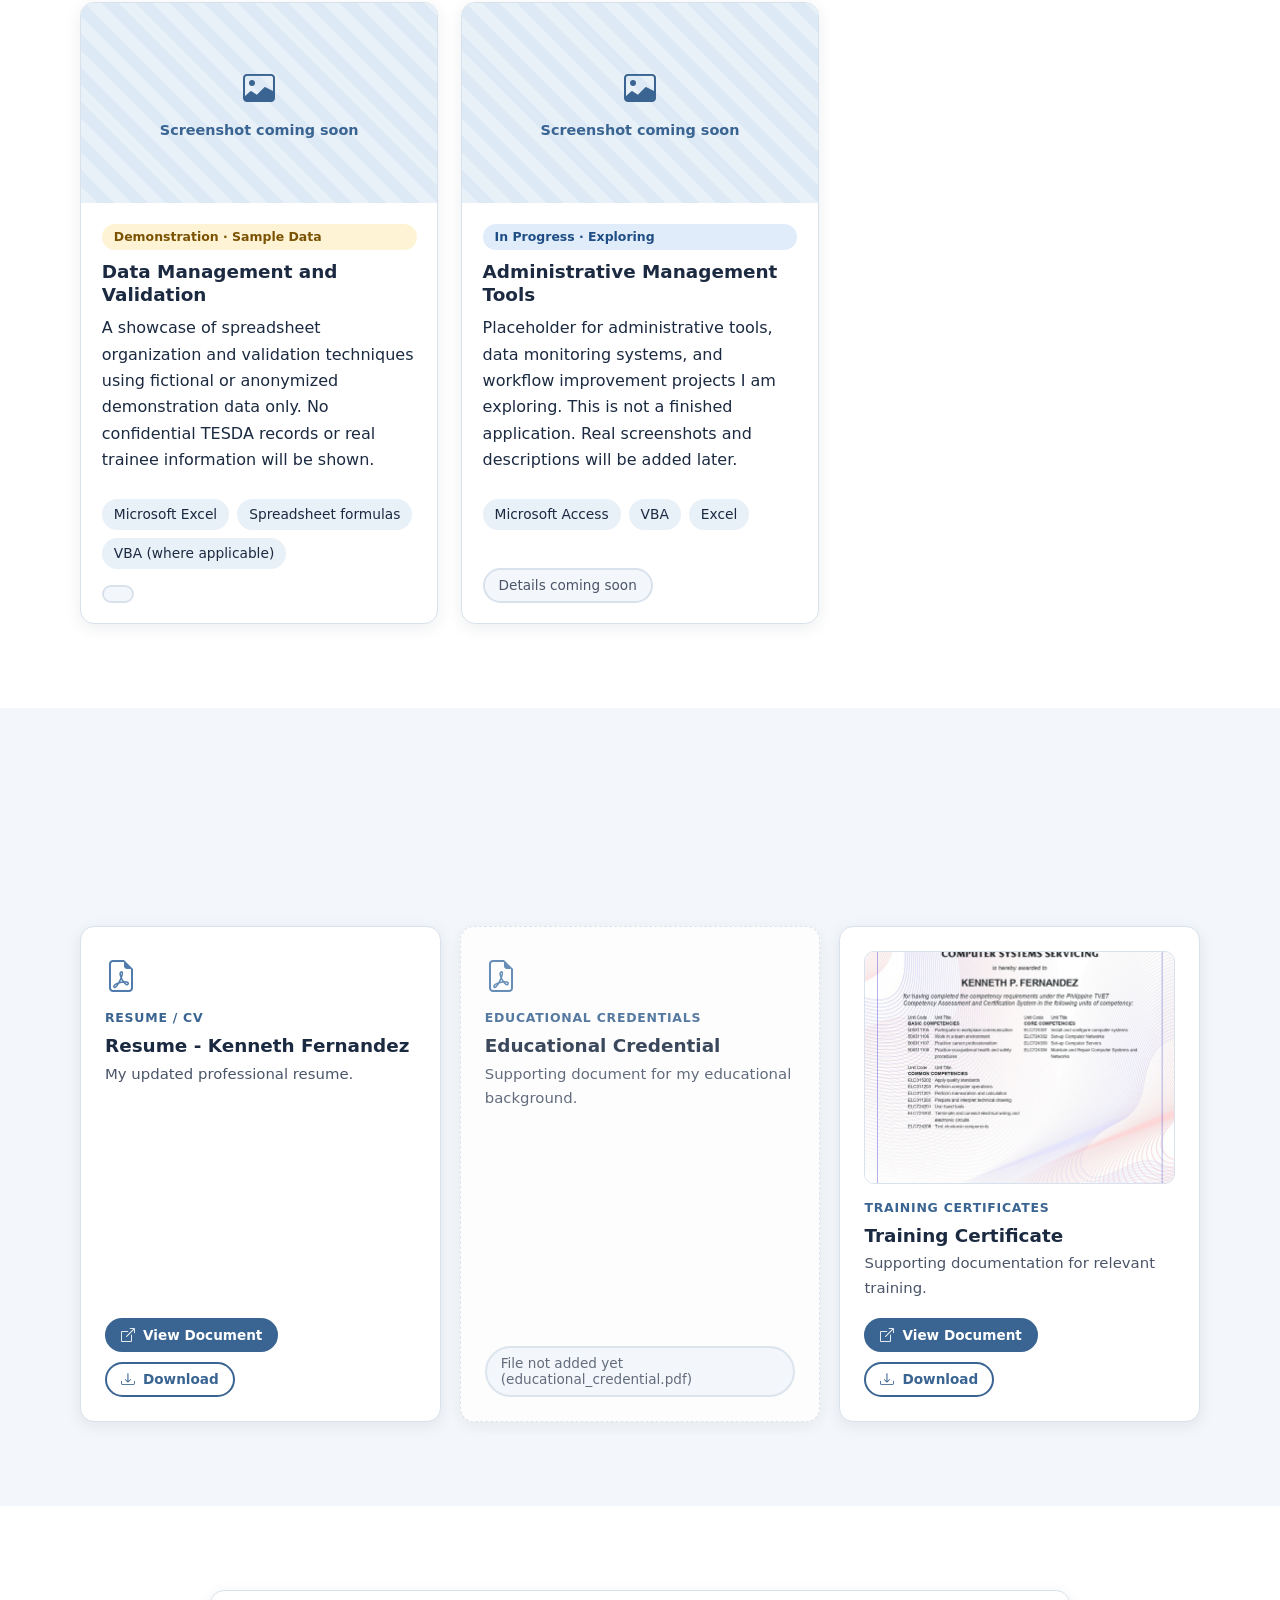
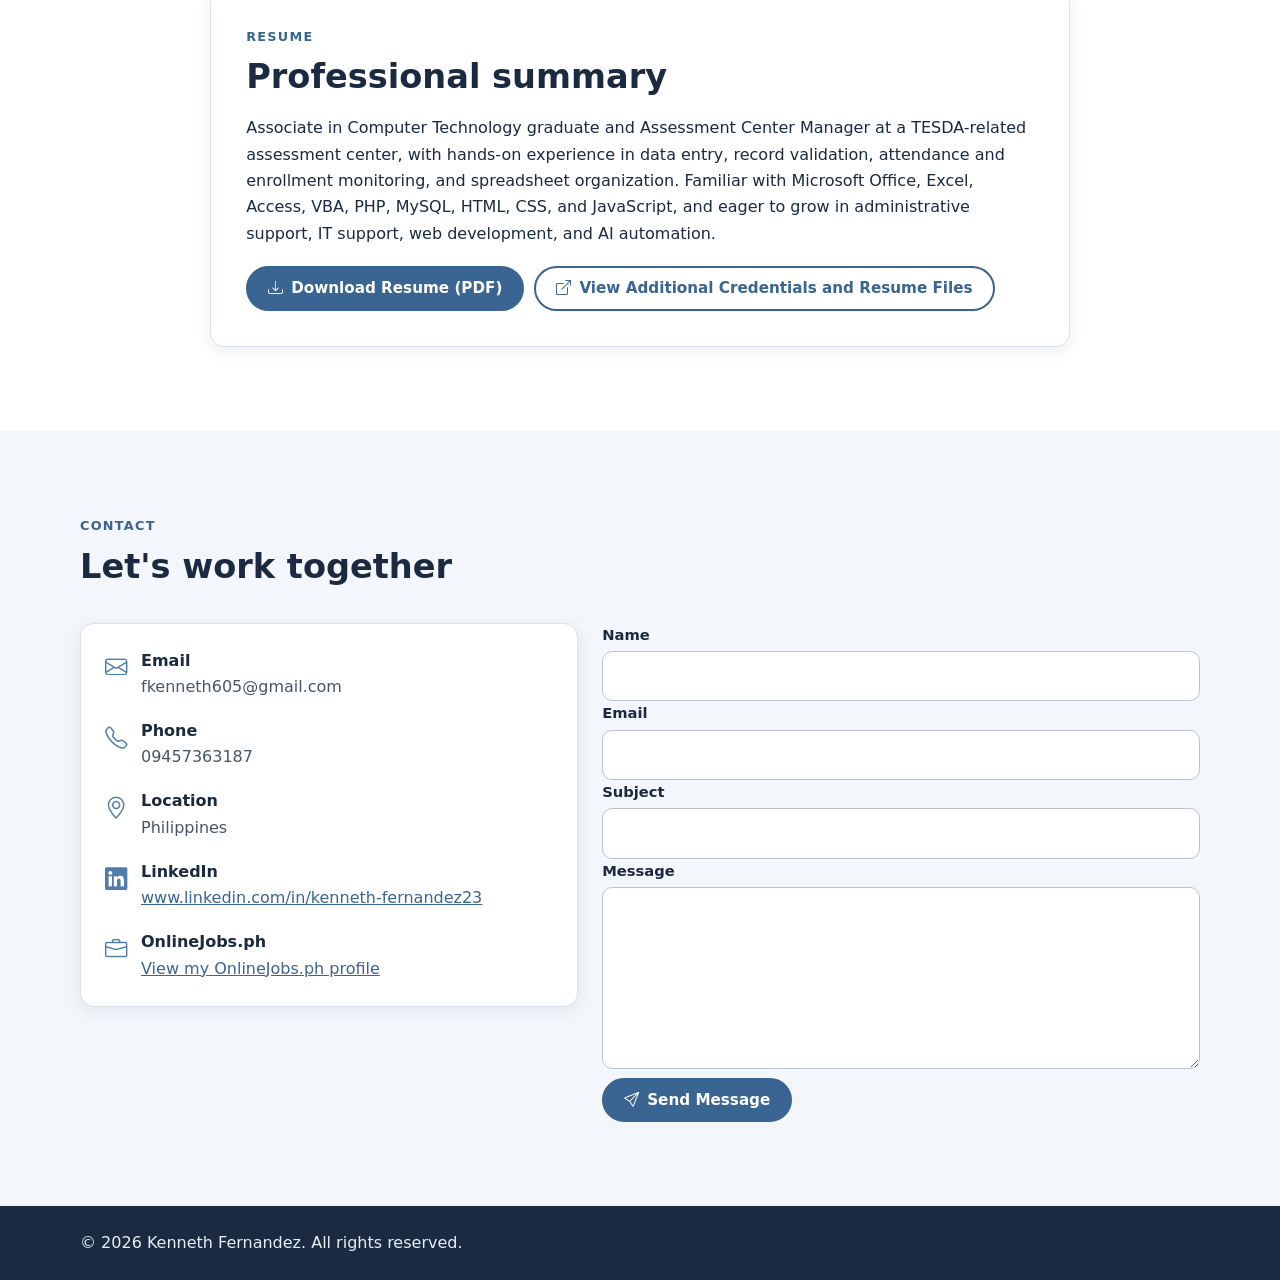
==== commit 88bf18d9: "Update index.html" ====
--- a/index.html
+++ b/index.html
@@ -237,8 +237,8 @@
               <ul class="tags"><li>PHP</li><li>MySQL</li><li>HTML</li><li>CSS</li><li>JavaScript</li></ul>
               <div class="btn-row">
                 <!-- Add real links here when available, e.g. <a class="btn btn-sm btn-primary" href="https://..." target="_blank" rel="noopener noreferrer">View Project</a> -->
-                <span class="btn btn-sm btn-disabled" aria-disabled="true">Live demo: not yet published</span>
-                <span class="btn btn-sm btn-disabled" aria-disabled="true">Source code: not yet published</span>
+                <span class="btn btn-sm btn-disabled" aria-disabled="true"> <!-- Live demo: not yet published--></span>
+                <span class="btn btn-sm btn-disabled" aria-disabled="true"> <!-- Source code: not yet published--></span>
               </div>
             </div>
           </article>
@@ -252,7 +252,7 @@
               <ul class="tags"><li>PHP</li><li>HTML</li></ul>
                <ul class="tags"><li>JS</li><li>CSS</li></ul>
                
-              <div class="btn-row"><span class="btn btn-sm btn-disabled" aria-disabled="true">Details coming soon</span></div>
+              <div class="btn-row"><span class="btn btn-sm btn-disabled" aria-disabled="true"><!--Details coming soon--></span></div>
             </div>
           </article>
 
@@ -274,7 +274,7 @@
               <h3>Data Management and Validation</h3>
               <p>A showcase of spreadsheet organization and validation techniques using fictional or anonymized demonstration data only. No confidential TESDA records or real trainee information will be shown.</p>
               <ul class="tags"><li>Microsoft Excel</li><li>Spreadsheet formulas</li><li>VBA (where applicable)</li></ul>
-              <div class="btn-row"><span class="btn btn-sm btn-disabled" aria-disabled="true">Demo files coming soon</span></div>
+              <div class="btn-row"><span class="btn btn-sm btn-disabled" aria-disabled="true"><!--Demo files coming soon--></span></div>
             </div>
           </article>
 
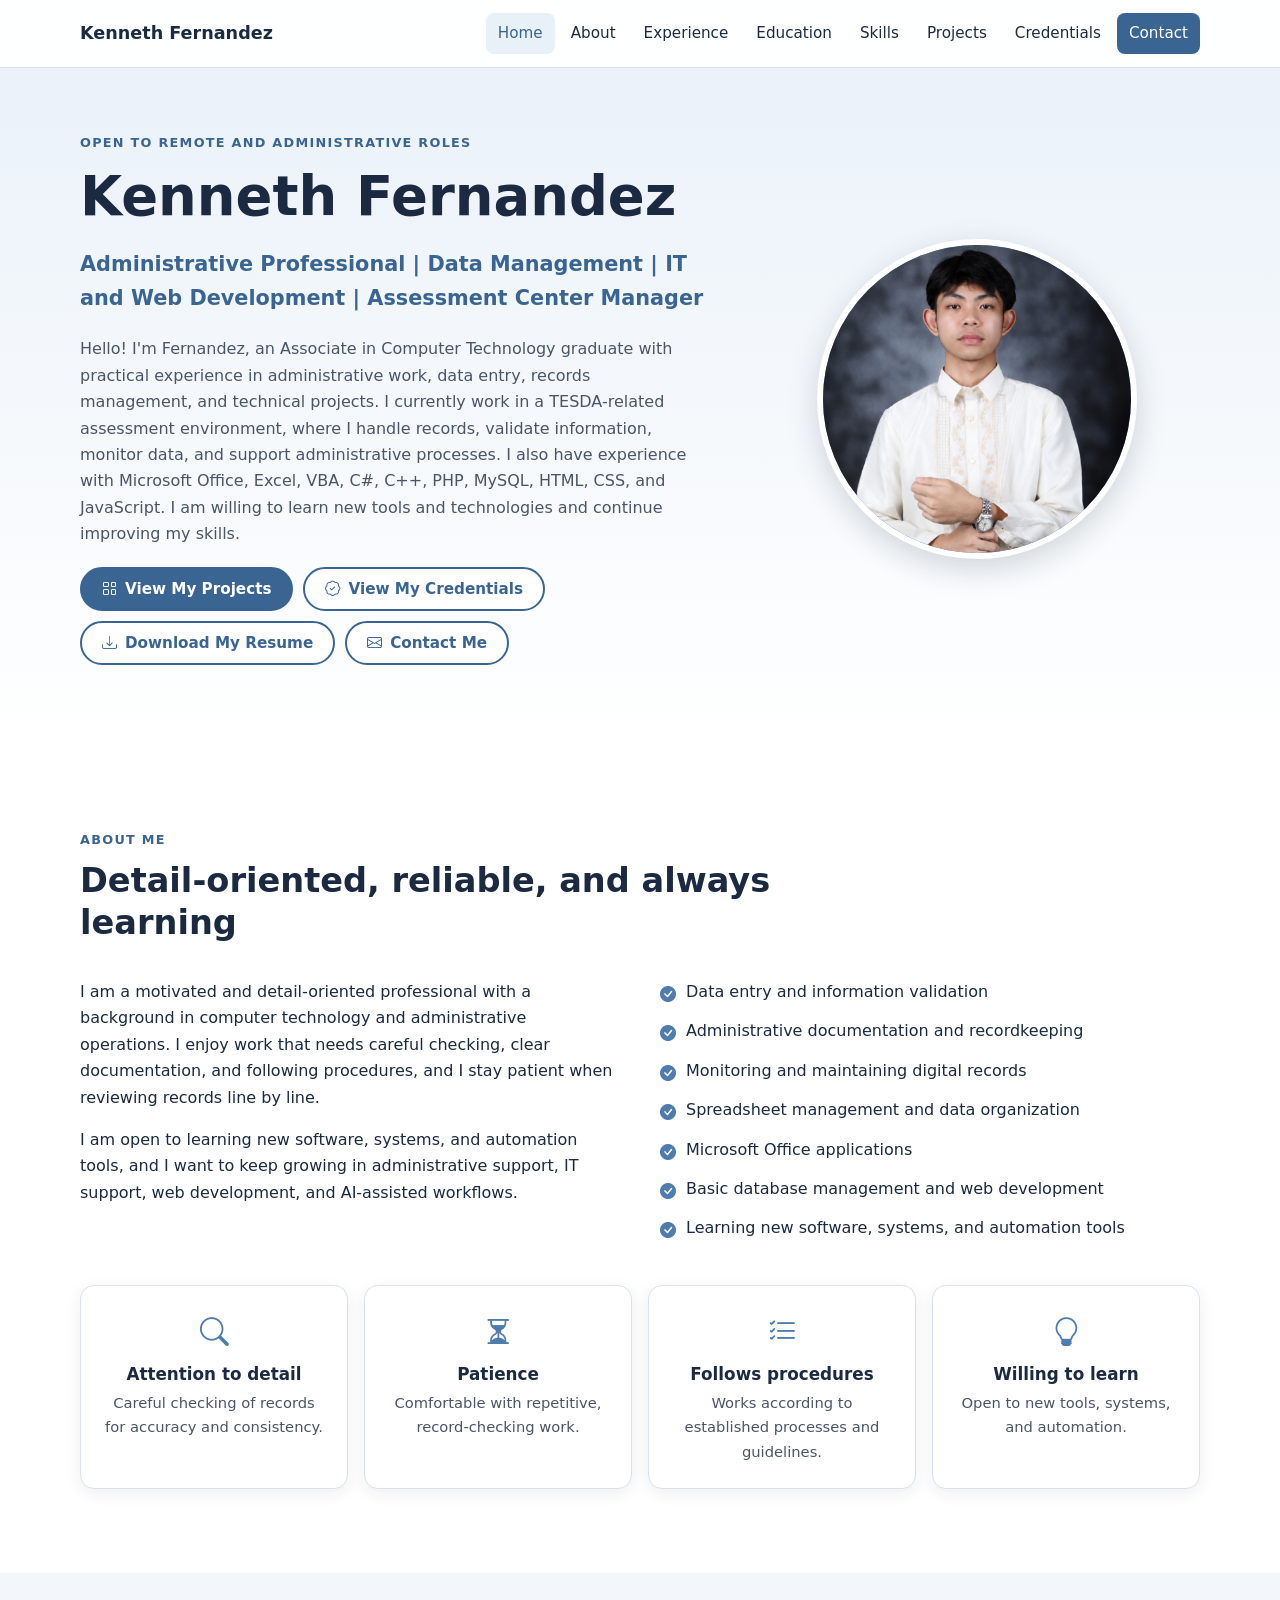
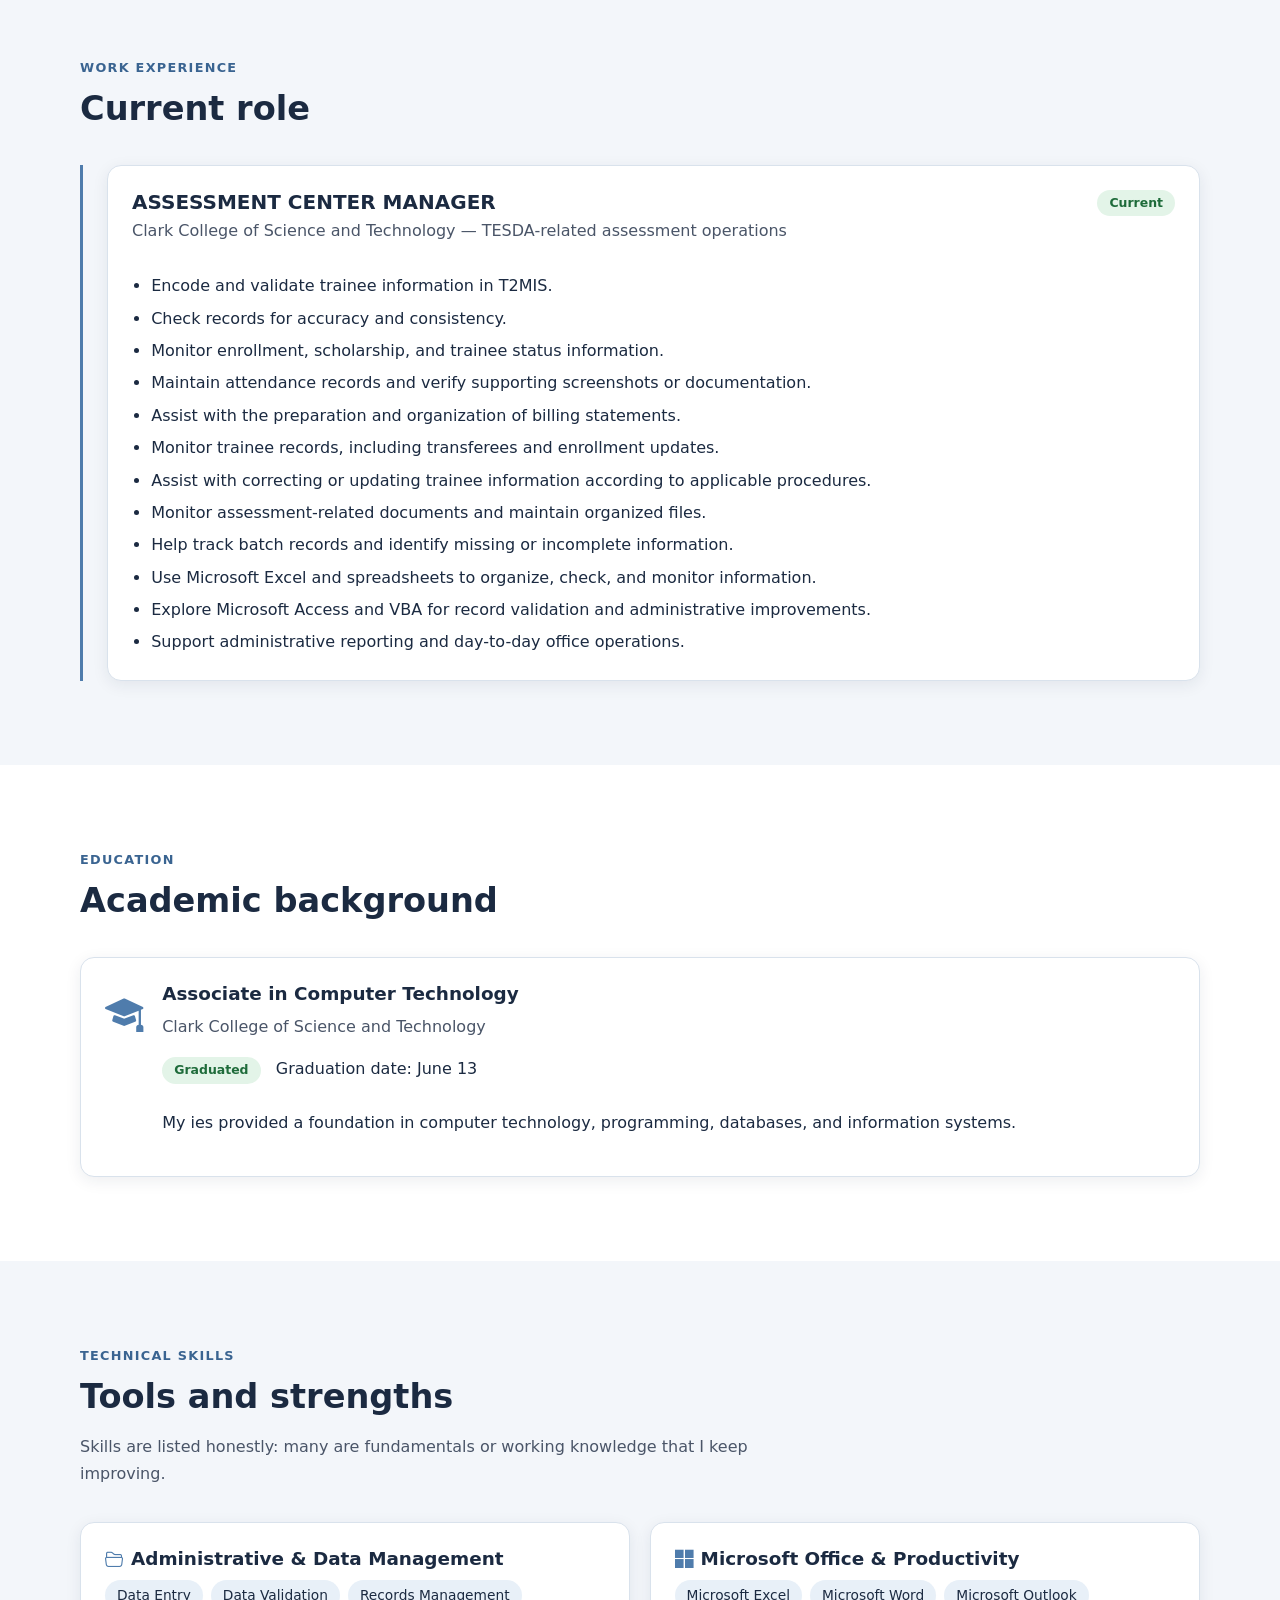
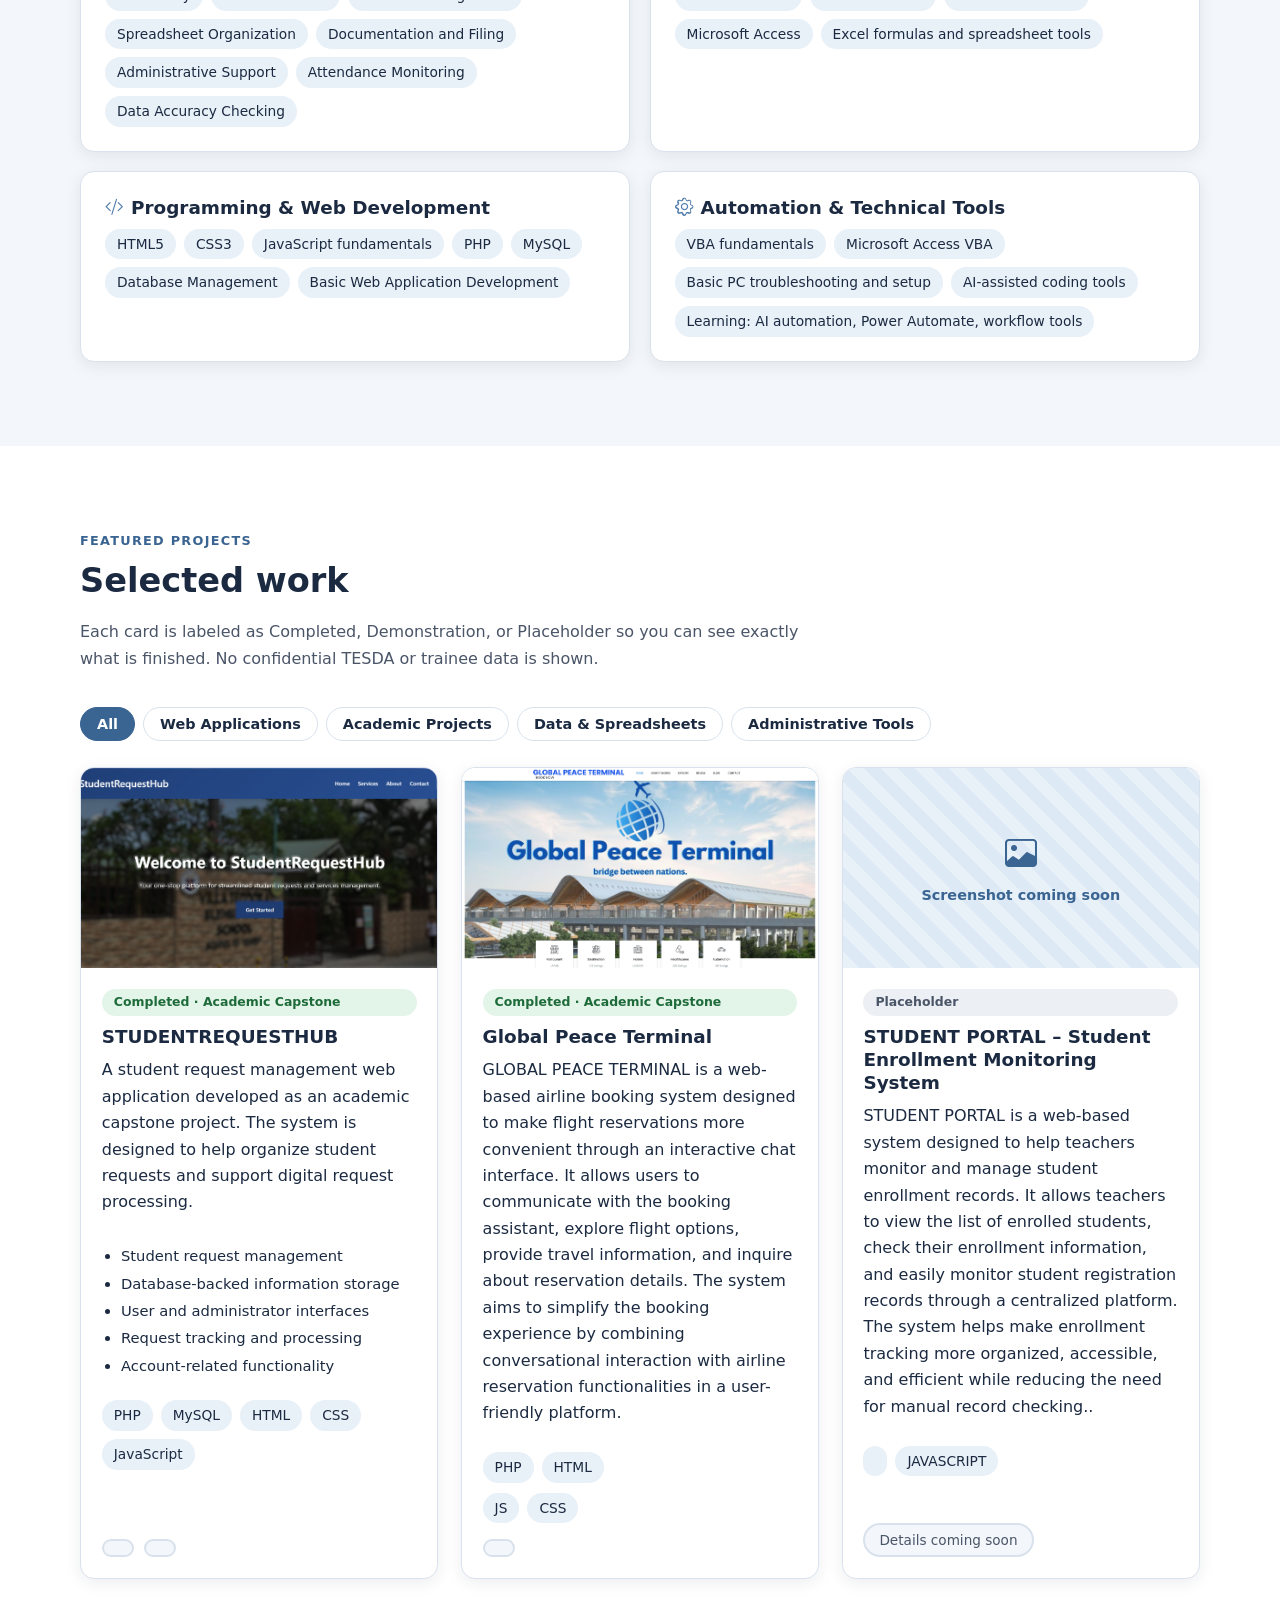
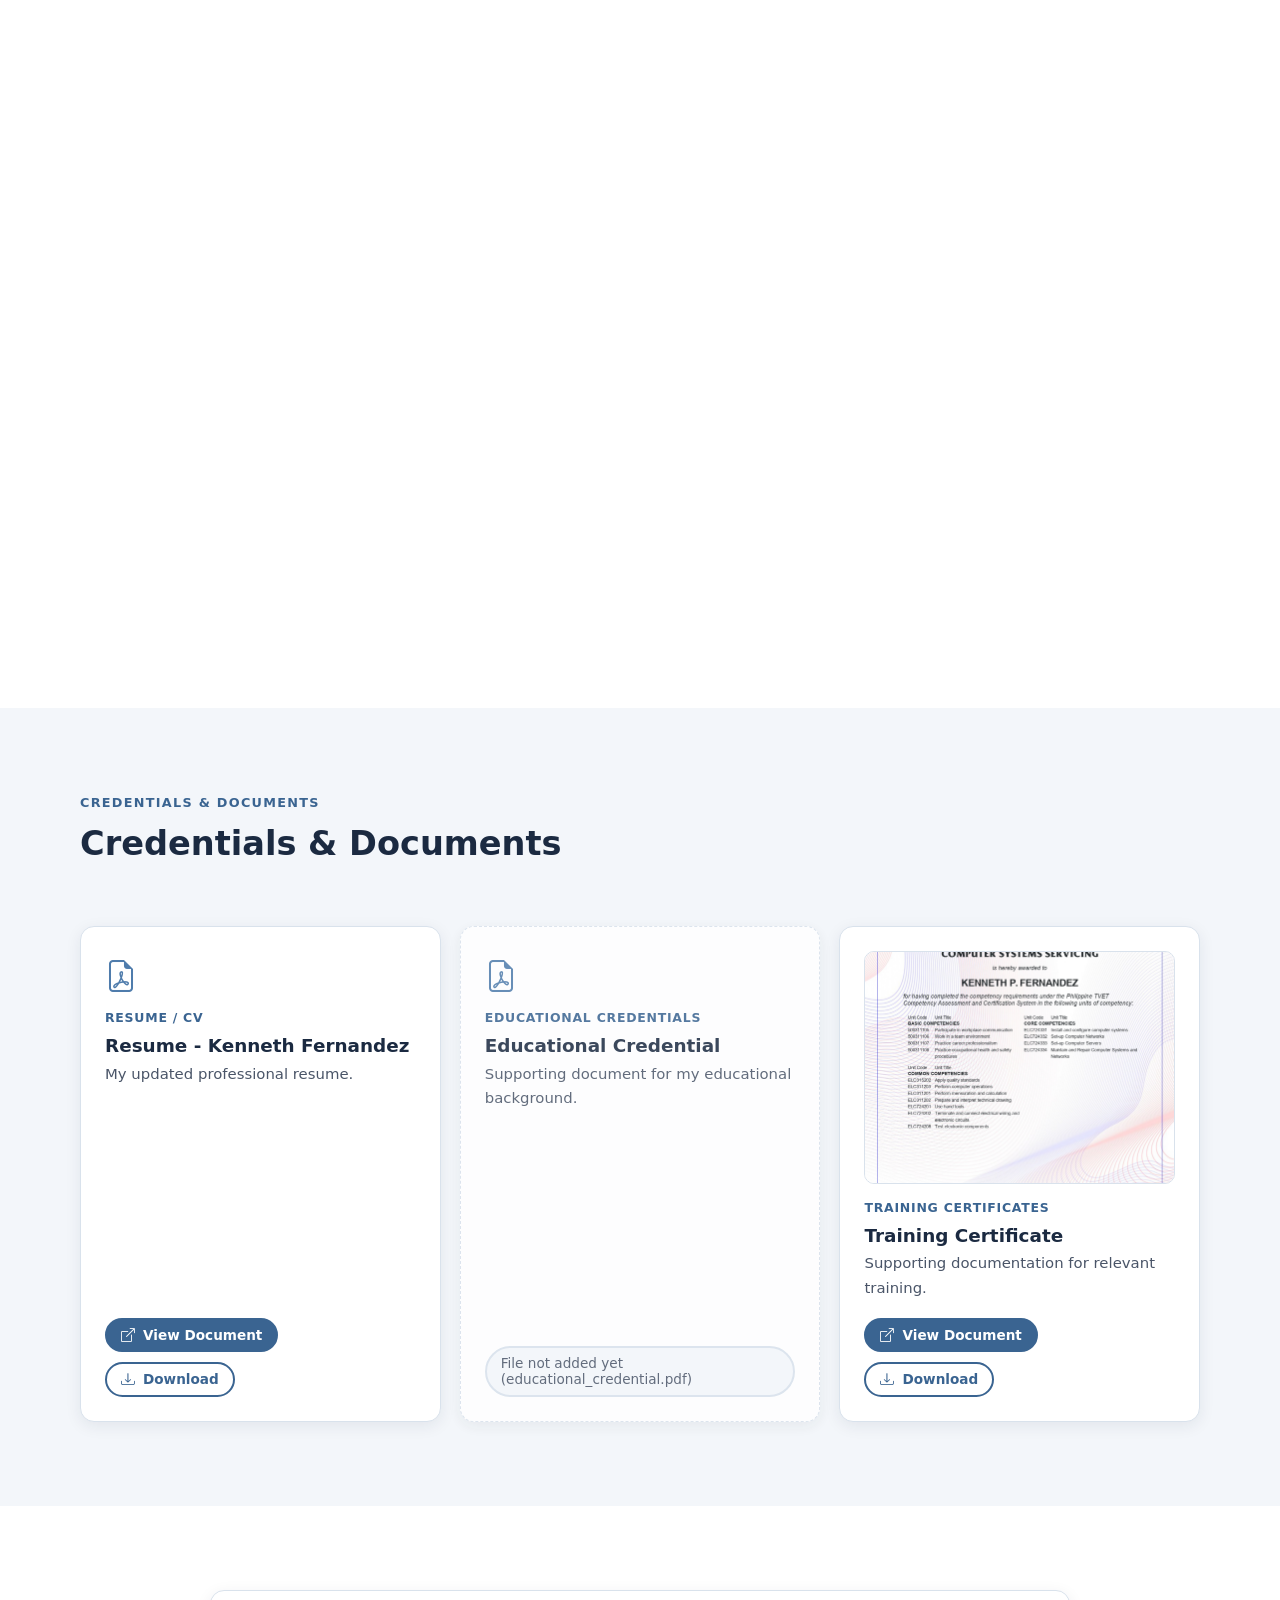
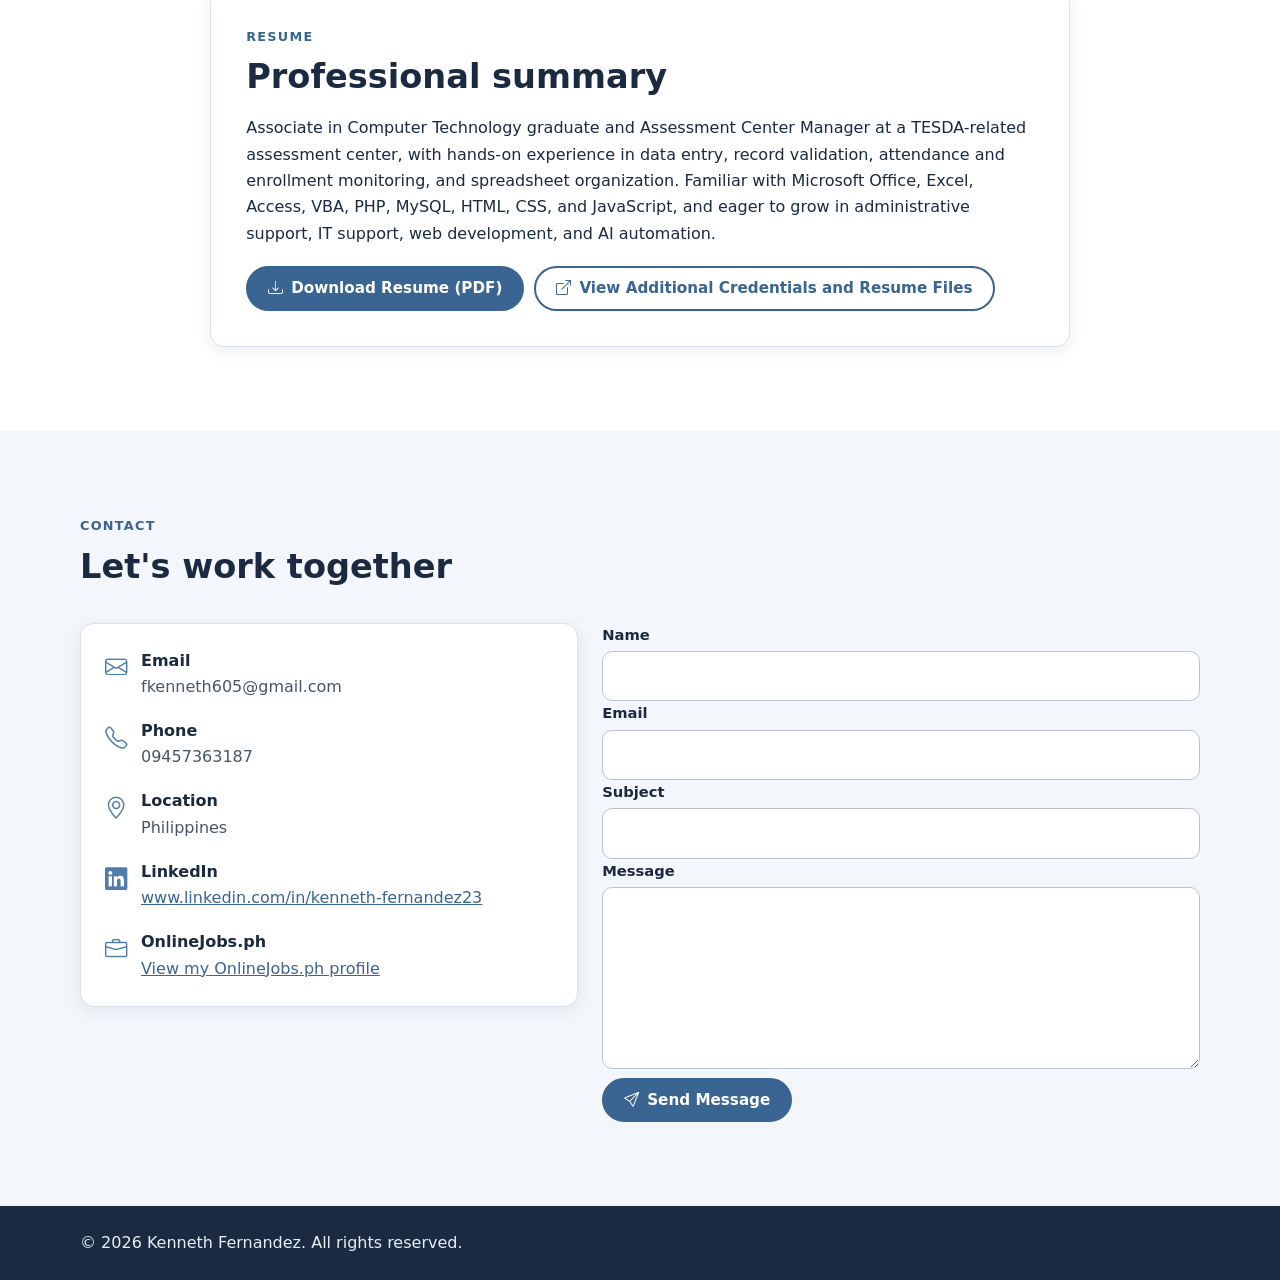
==== commit 63bf2715: "Update index.html" ====
--- a/index.html
+++ b/index.html
@@ -260,9 +260,10 @@
             <div class="project-img"><img src="assets/images/student-project-2.png" alt="Screenshot placeholder for student project 2" loading="lazy"></div>
             <div class="project-body">
               <span class="badge badge-placeholder">Placeholder</span>
-              <h3>Student Project Title 2</h3>
-              <p>Placeholder for another academic project. I will add the real title, description, and screenshots later.</p>
-              <ul class="tags"><li>Technology 1</li><li>Technology 2</li></ul>
+              <h3>STUDENT PORTAL – Student Enrollment Monitoring System</h3>
+              <p>STUDENT PORTAL is a web-based system designed to help teachers monitor and manage student enrollment records. It allows teachers to view the list of enrolled students, check their enrollment information, and easily monitor student registration records through a centralized platform. The system helps make enrollment 
+                tracking more organized, accessible, and efficient while reducing the need for manual record checking..</p>
+              <ul class="tags"><li></li><li>JAVASCRIPT</li></ul>
               <div class="btn-row"><span class="btn btn-sm btn-disabled" aria-disabled="true">Details coming soon</span></div>
             </div>
           </article>
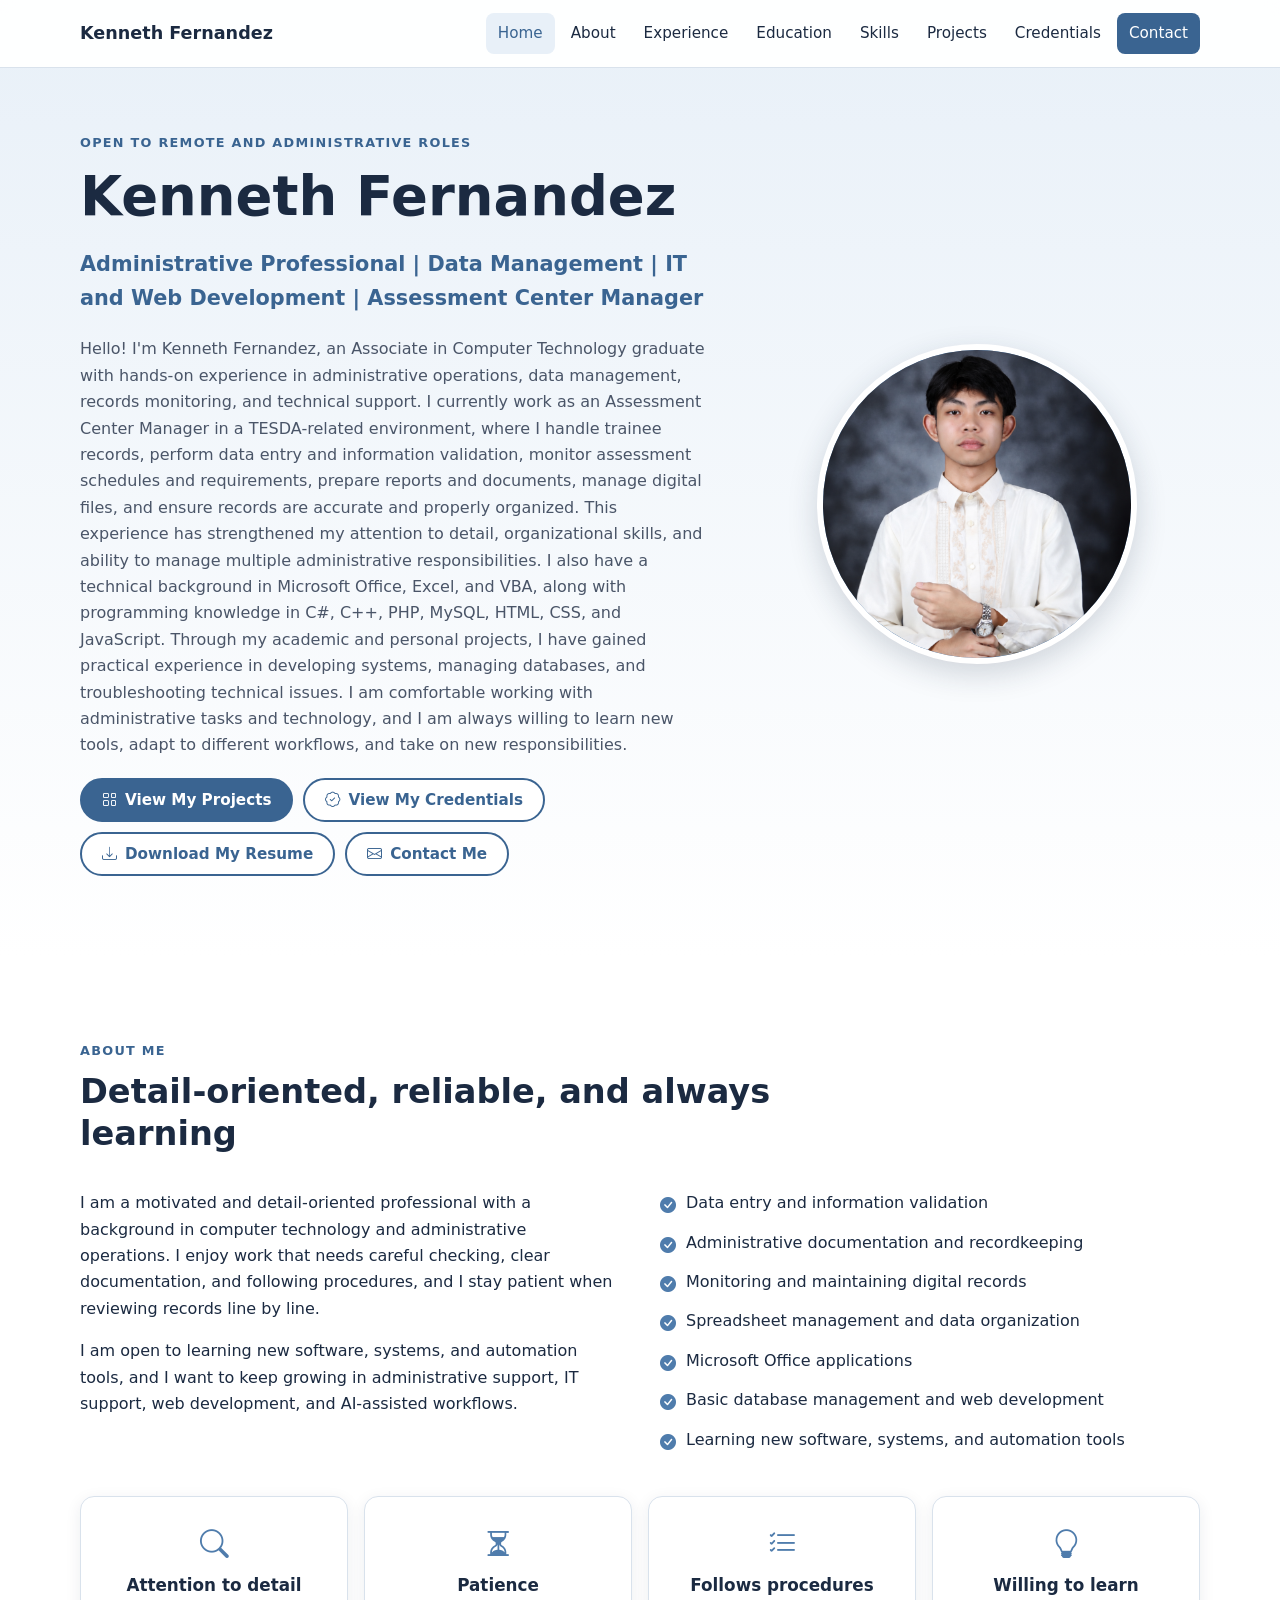
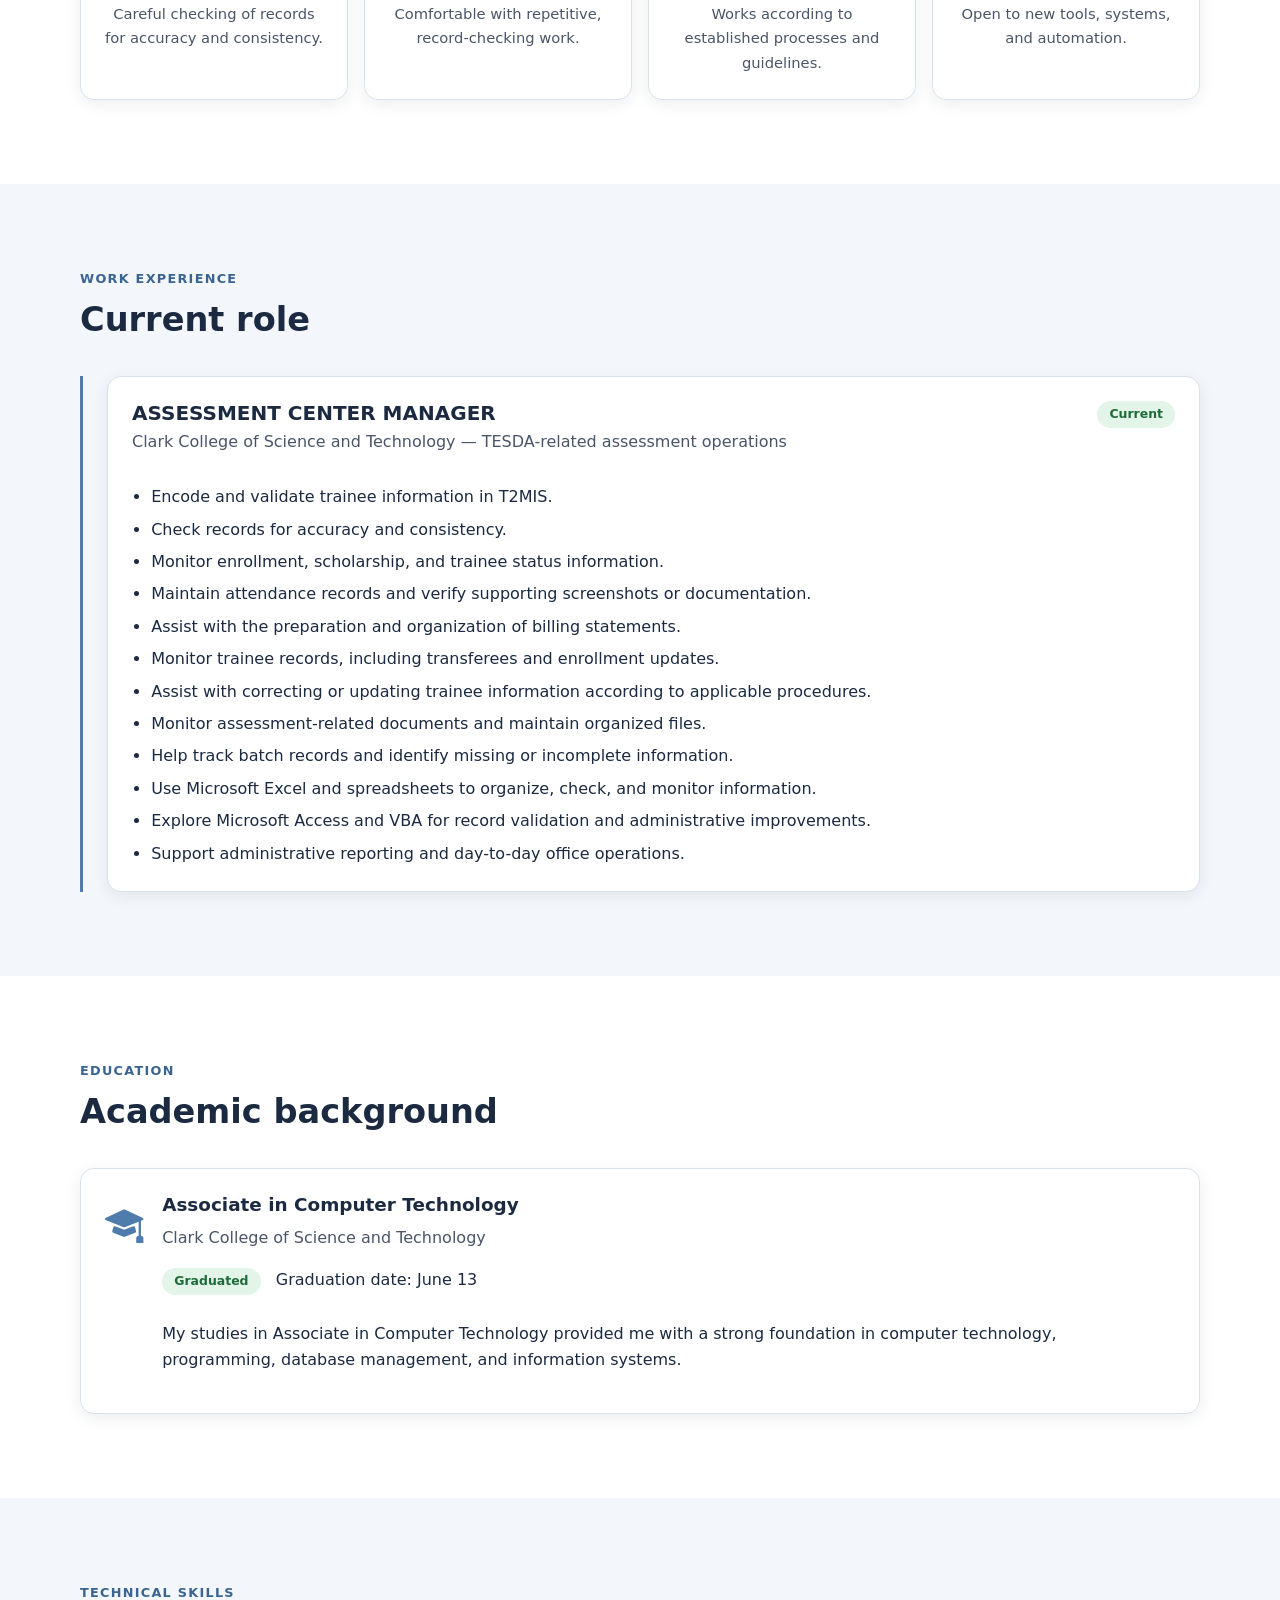
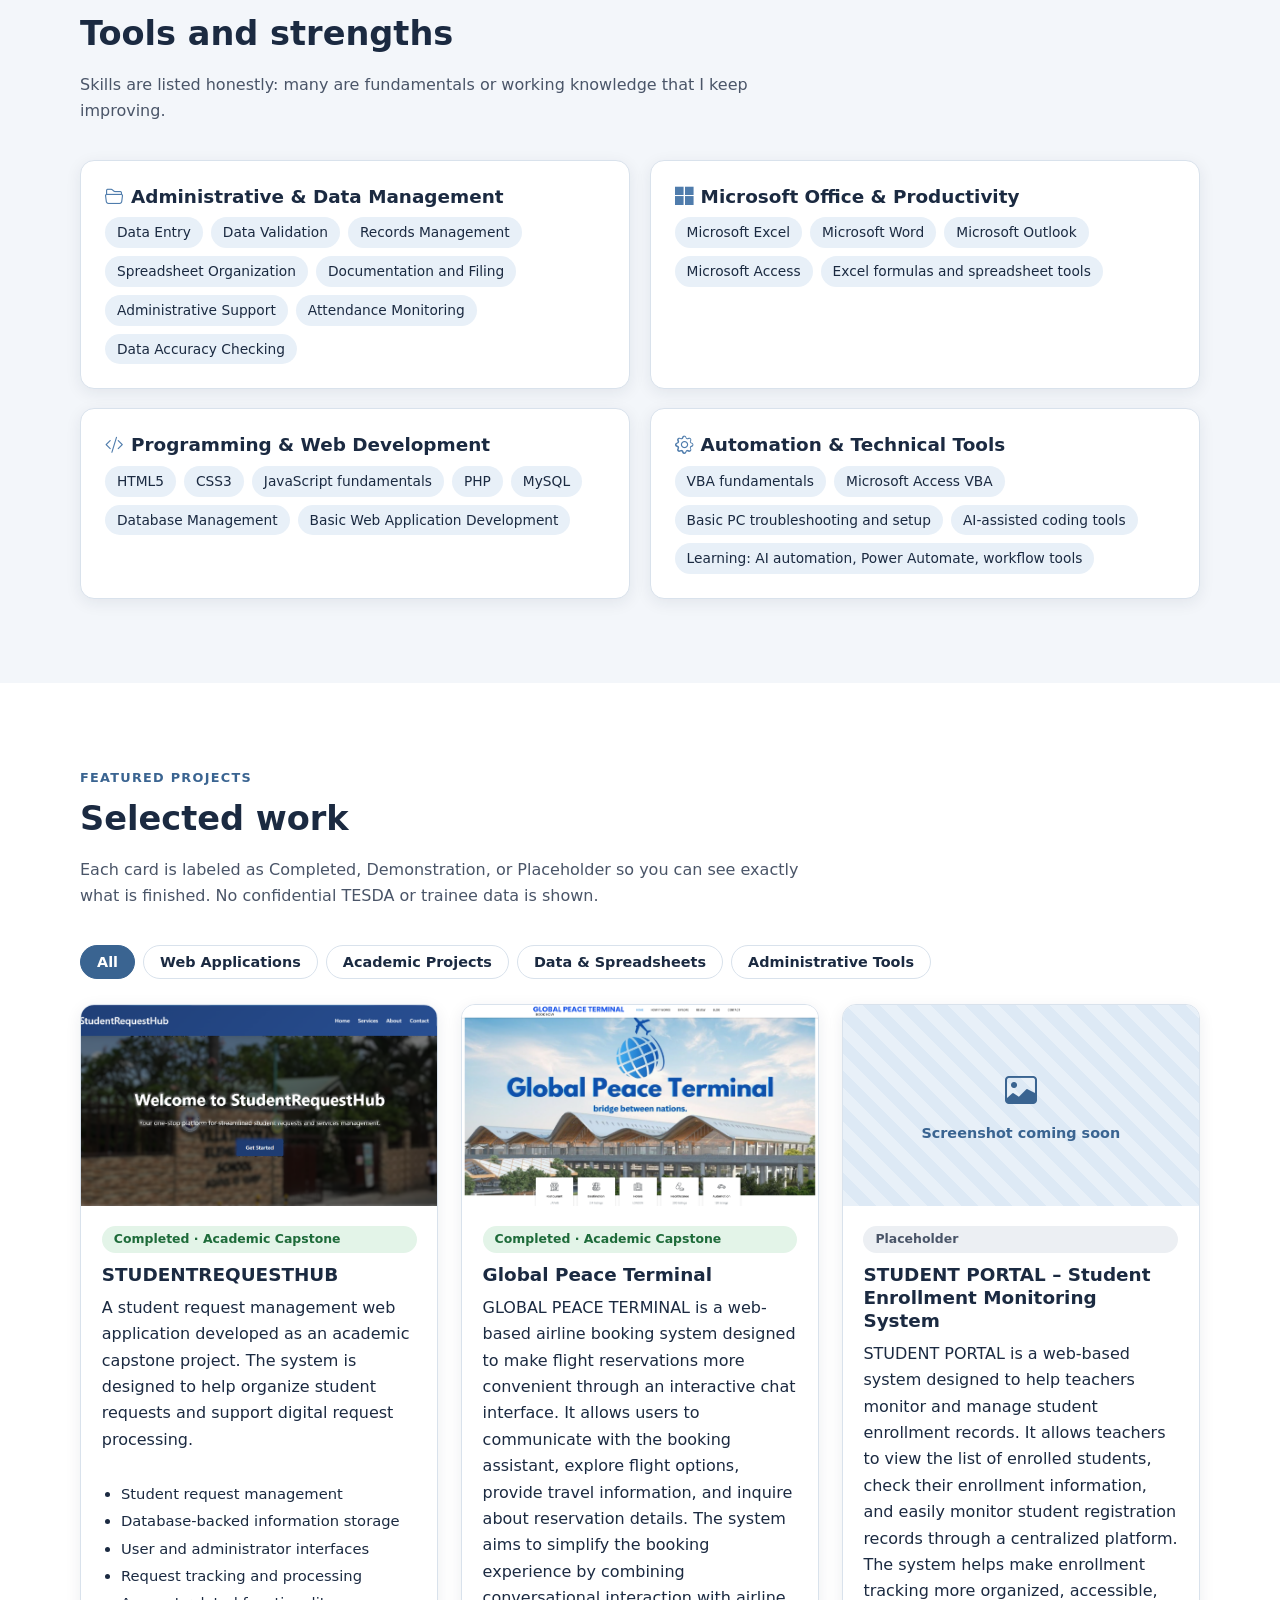
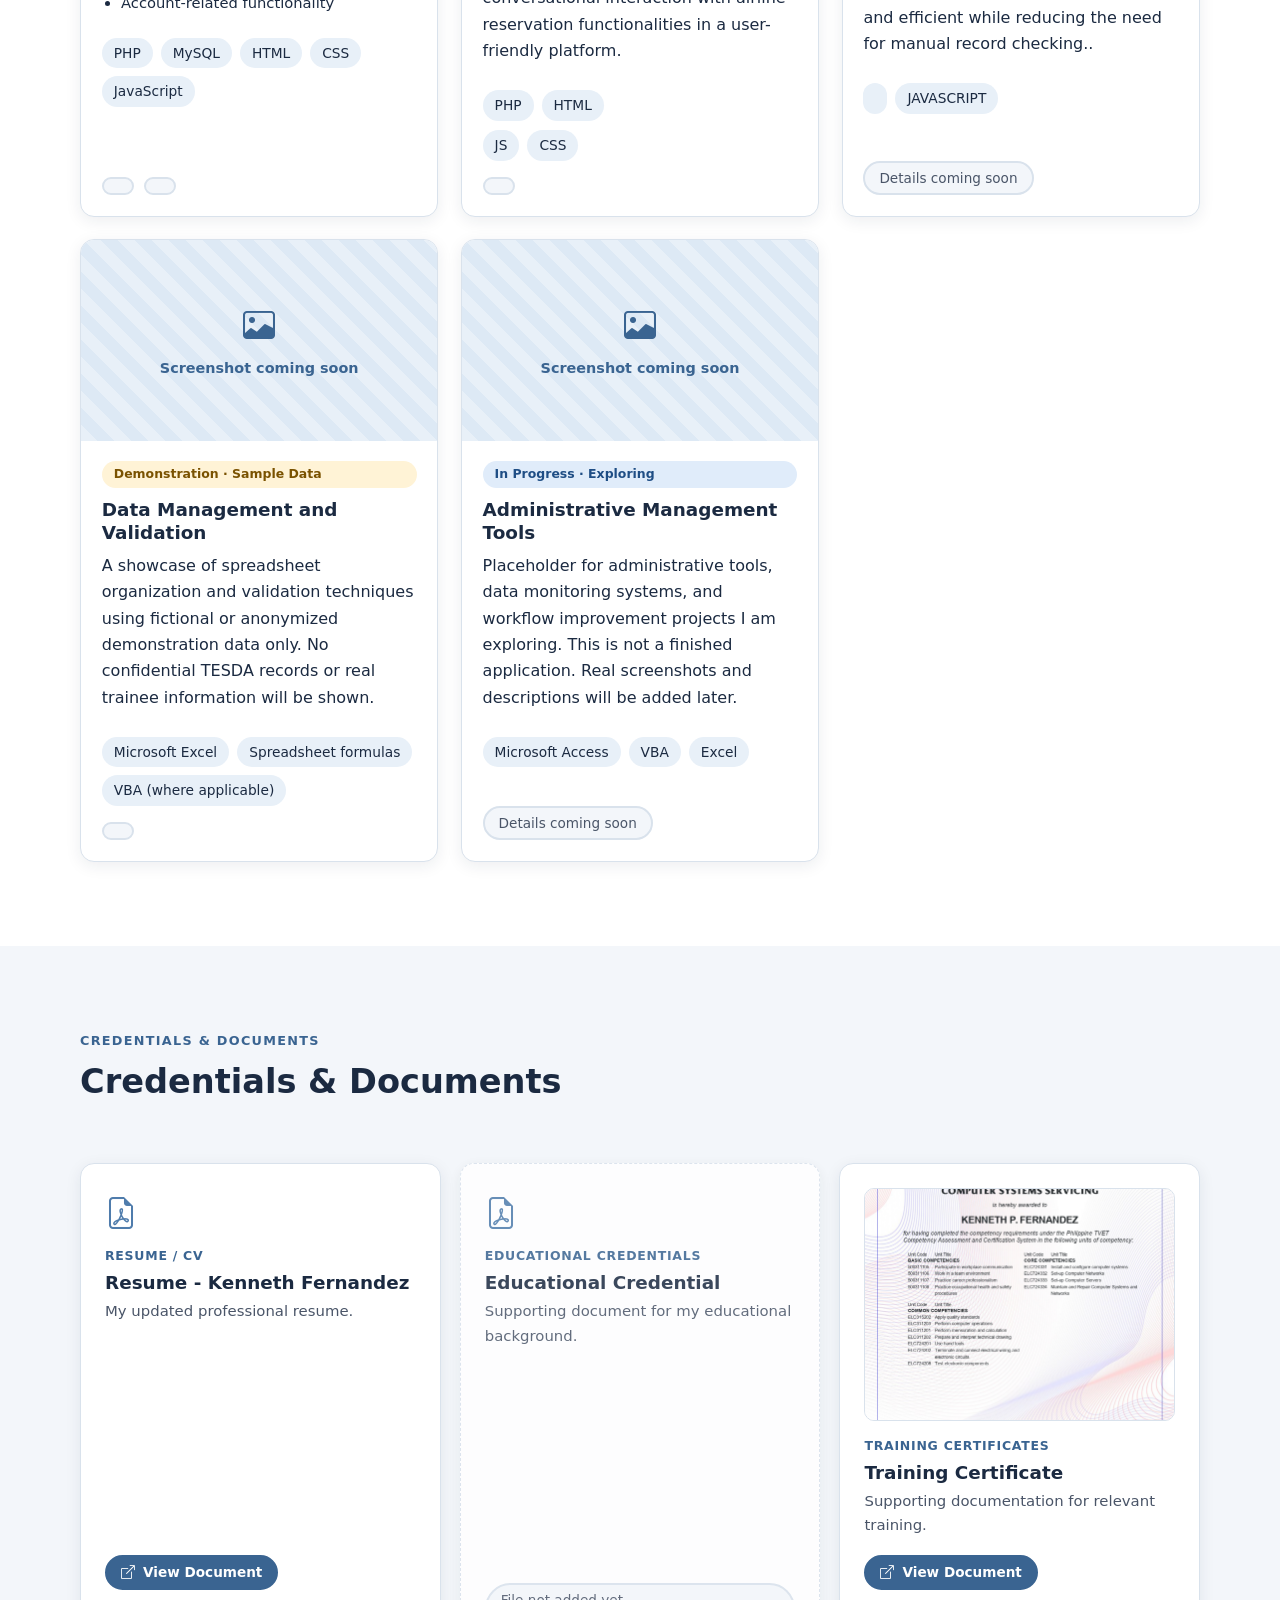
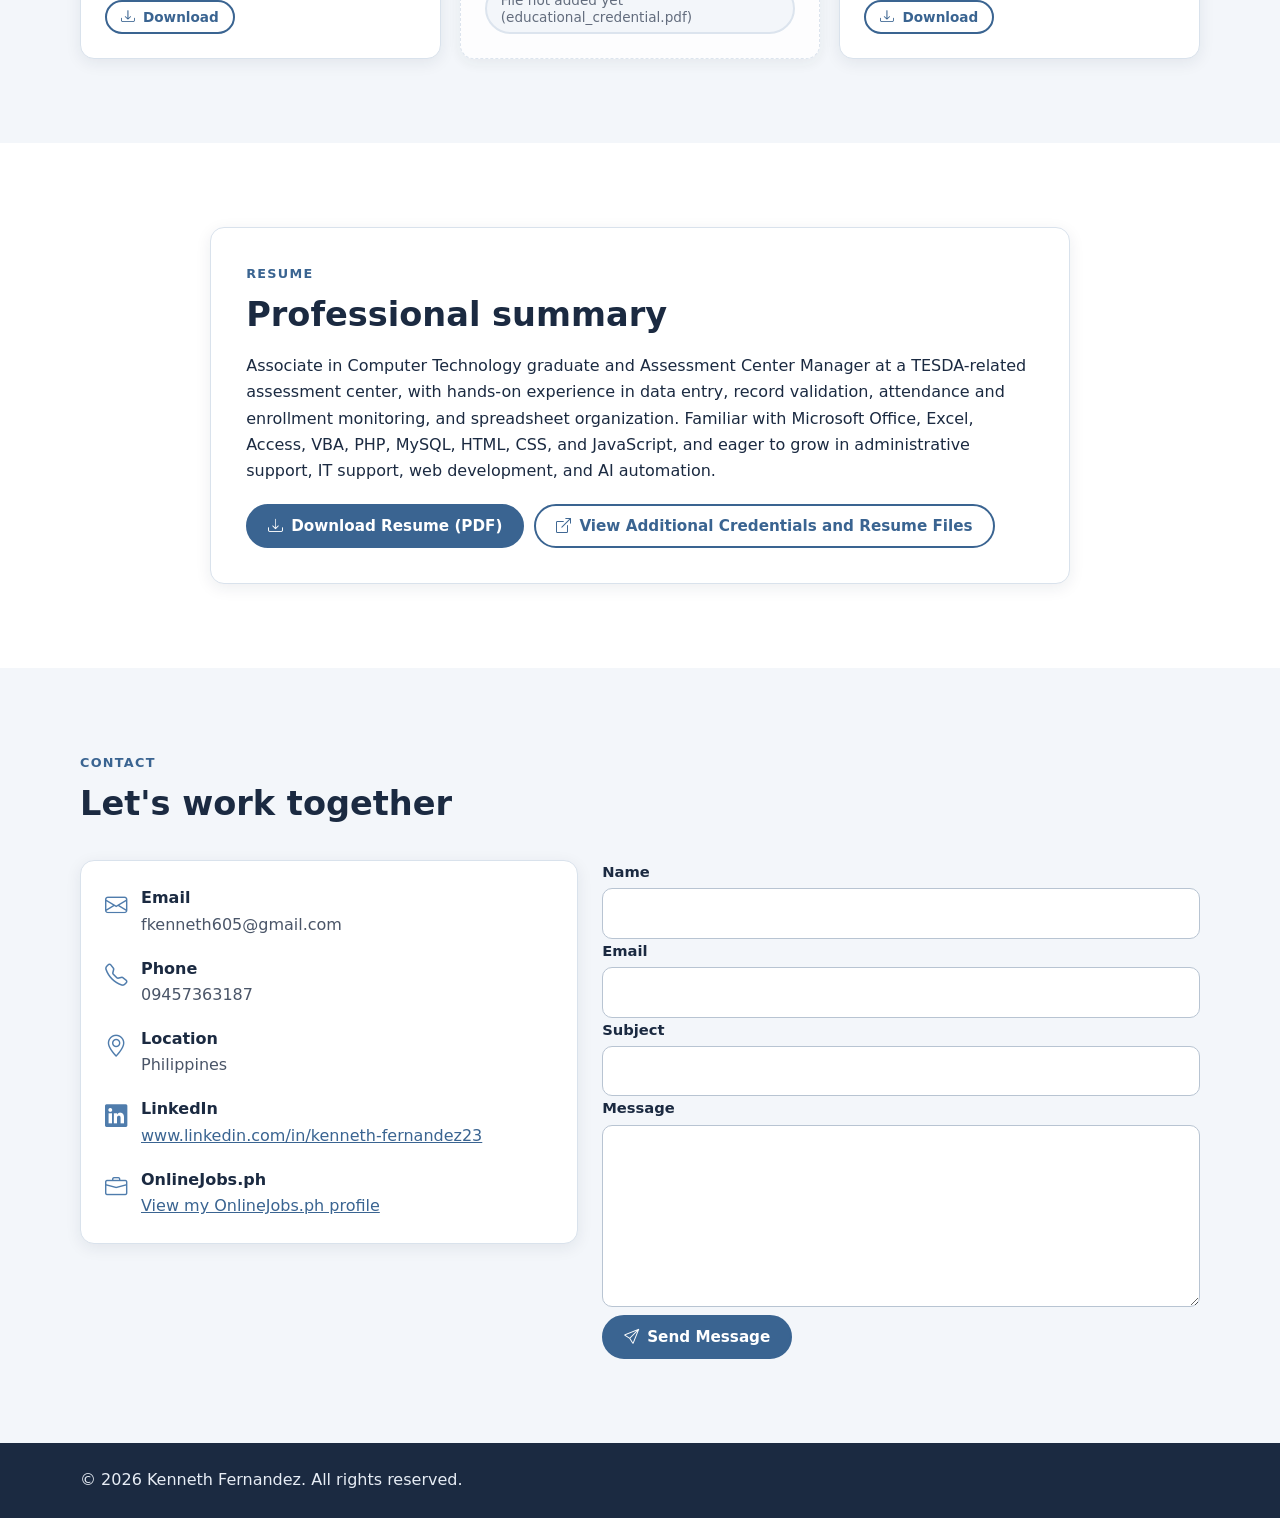
==== commit d83289da: "Update index.html" ====
--- a/index.html
+++ b/index.html
@@ -49,7 +49,13 @@
           <h1>Kenneth Fernandez</h1>
           <p class="hero-title">Administrative Professional | Data Management | IT and Web Development | Assessment Center Manager</p>
           <!-- Edit your introduction here -->
-          <p class="hero-intro">Hello! I'm  Fernandez, an Associate in Computer Technology graduate with practical experience in administrative work, data entry, records management, and technical projects. I currently work in a TESDA-related assessment environment, where I handle records, validate information, monitor data, and support administrative processes. I also have experience with Microsoft Office, Excel, VBA, C#, C++, PHP, MySQL, HTML, CSS, and JavaScript. I am willing to learn new tools and technologies and continue improving my skills.</p>
+          <p class="hero-intro">Hello! I'm Kenneth Fernandez, an Associate in Computer Technology graduate with hands-on experience in administrative operations, data management, records monitoring, and technical support.
+
+I currently work as an Assessment Center Manager in a TESDA-related environment, where I handle trainee records, perform data entry and information validation, monitor assessment schedules and requirements, prepare reports and documents, manage digital files, and ensure records are accurate and properly organized. This experience has strengthened my attention to detail, organizational skills, and ability to manage multiple administrative responsibilities.
+
+I also have a technical background in Microsoft Office, Excel, and VBA, along with programming knowledge in C#, C++, PHP, MySQL, HTML, CSS, and JavaScript. Through my academic and personal projects, I have gained practical experience in developing systems, managing databases, and troubleshooting technical issues.
+
+I am comfortable working with administrative tasks and technology, and I am always willing to learn new tools, adapt to different workflows, and take on new responsibilities.</p>
           <div class="btn-row">
             <a href="#projects" class="btn btn-primary"><i class="bi bi-grid" aria-hidden="true"></i> View My Projects</a>
             <a href="#credentials" class="btn btn-outline"><i class="bi bi-patch-check" aria-hidden="true"></i> View My Credentials</a>
@@ -152,7 +158,7 @@
             <h3>Associate in Computer Technology</h3>
             <p class="muted">Clark College of Science and Technology</p>
             <p><span class="badge badge-done">Graduated</span> &nbsp; Graduation date: June 13</p>
-            <p>My ies provided a foundation in computer technology, programming, databases, and information systems.</p>
+            <p>My studies in Associate in Computer Technology provided me with a strong foundation in computer technology, programming, database management, and information systems.</p>
           </div>
         </article>
       </div>
